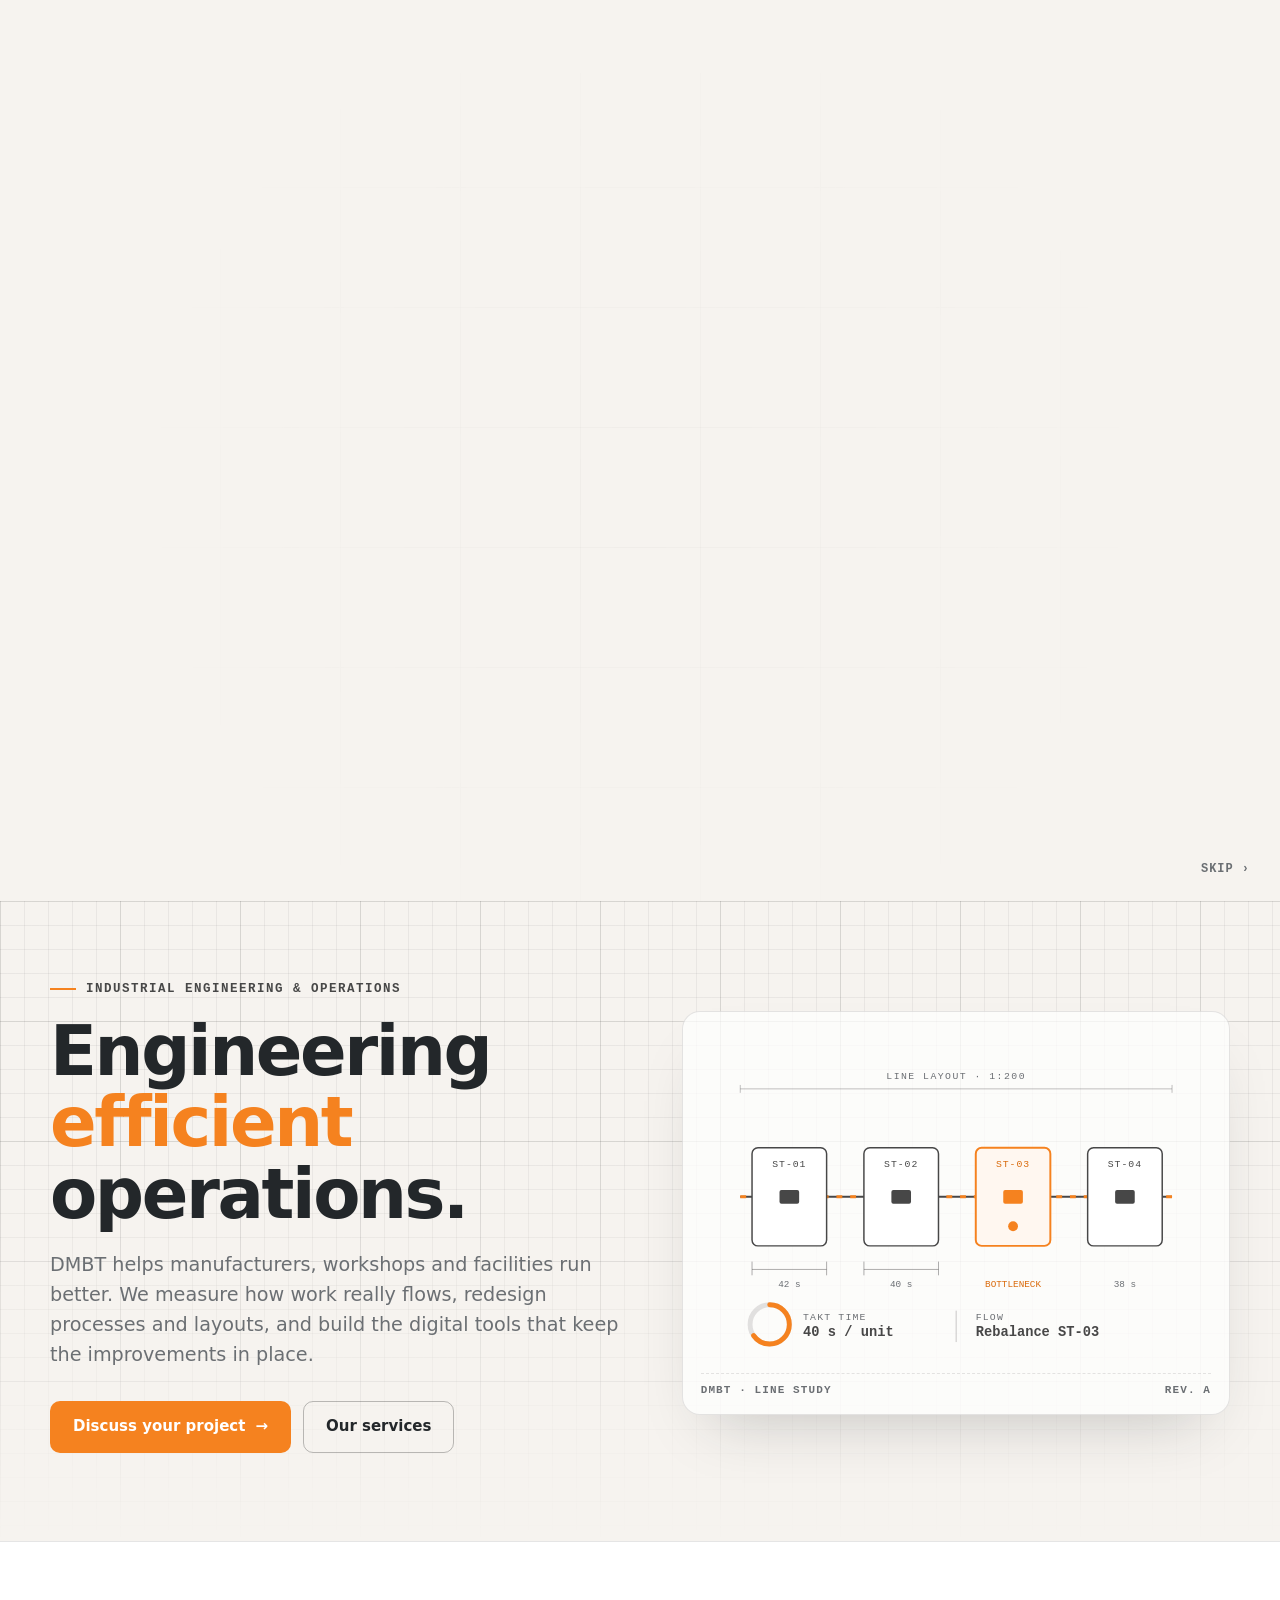
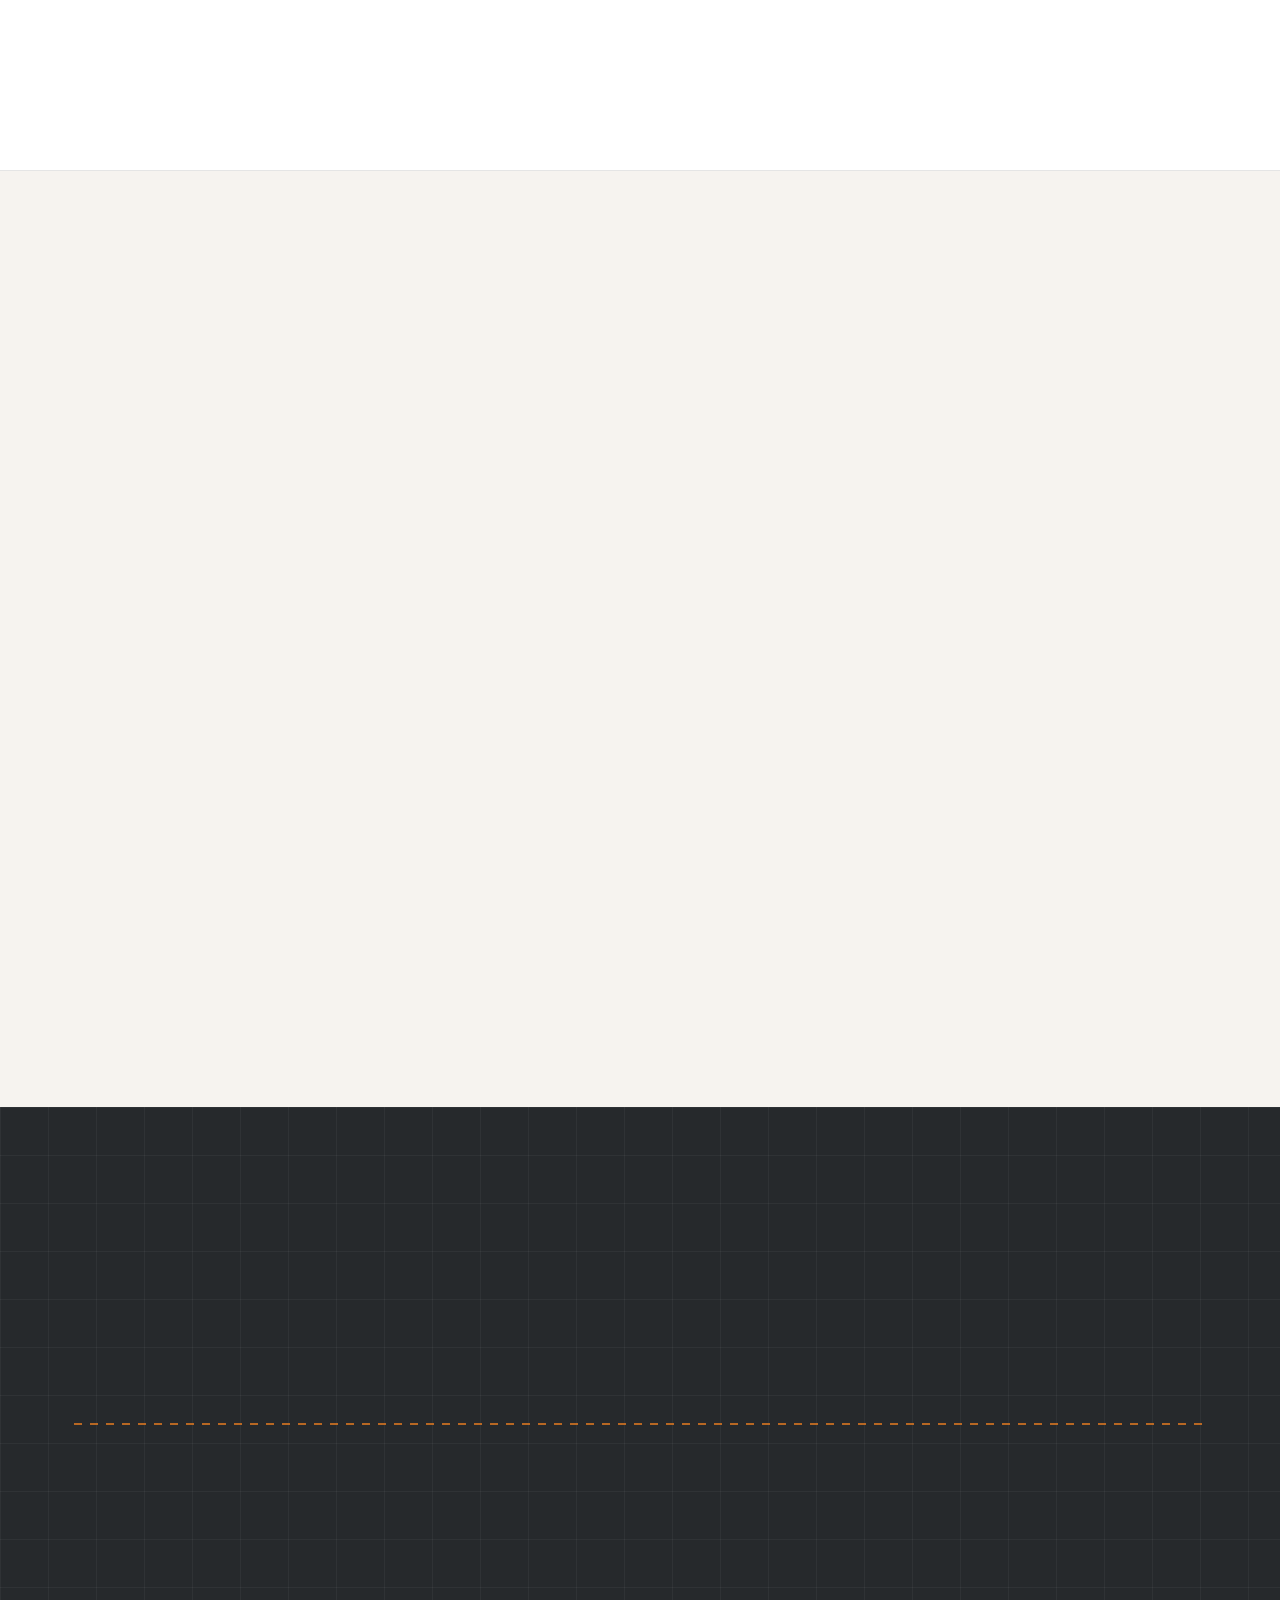
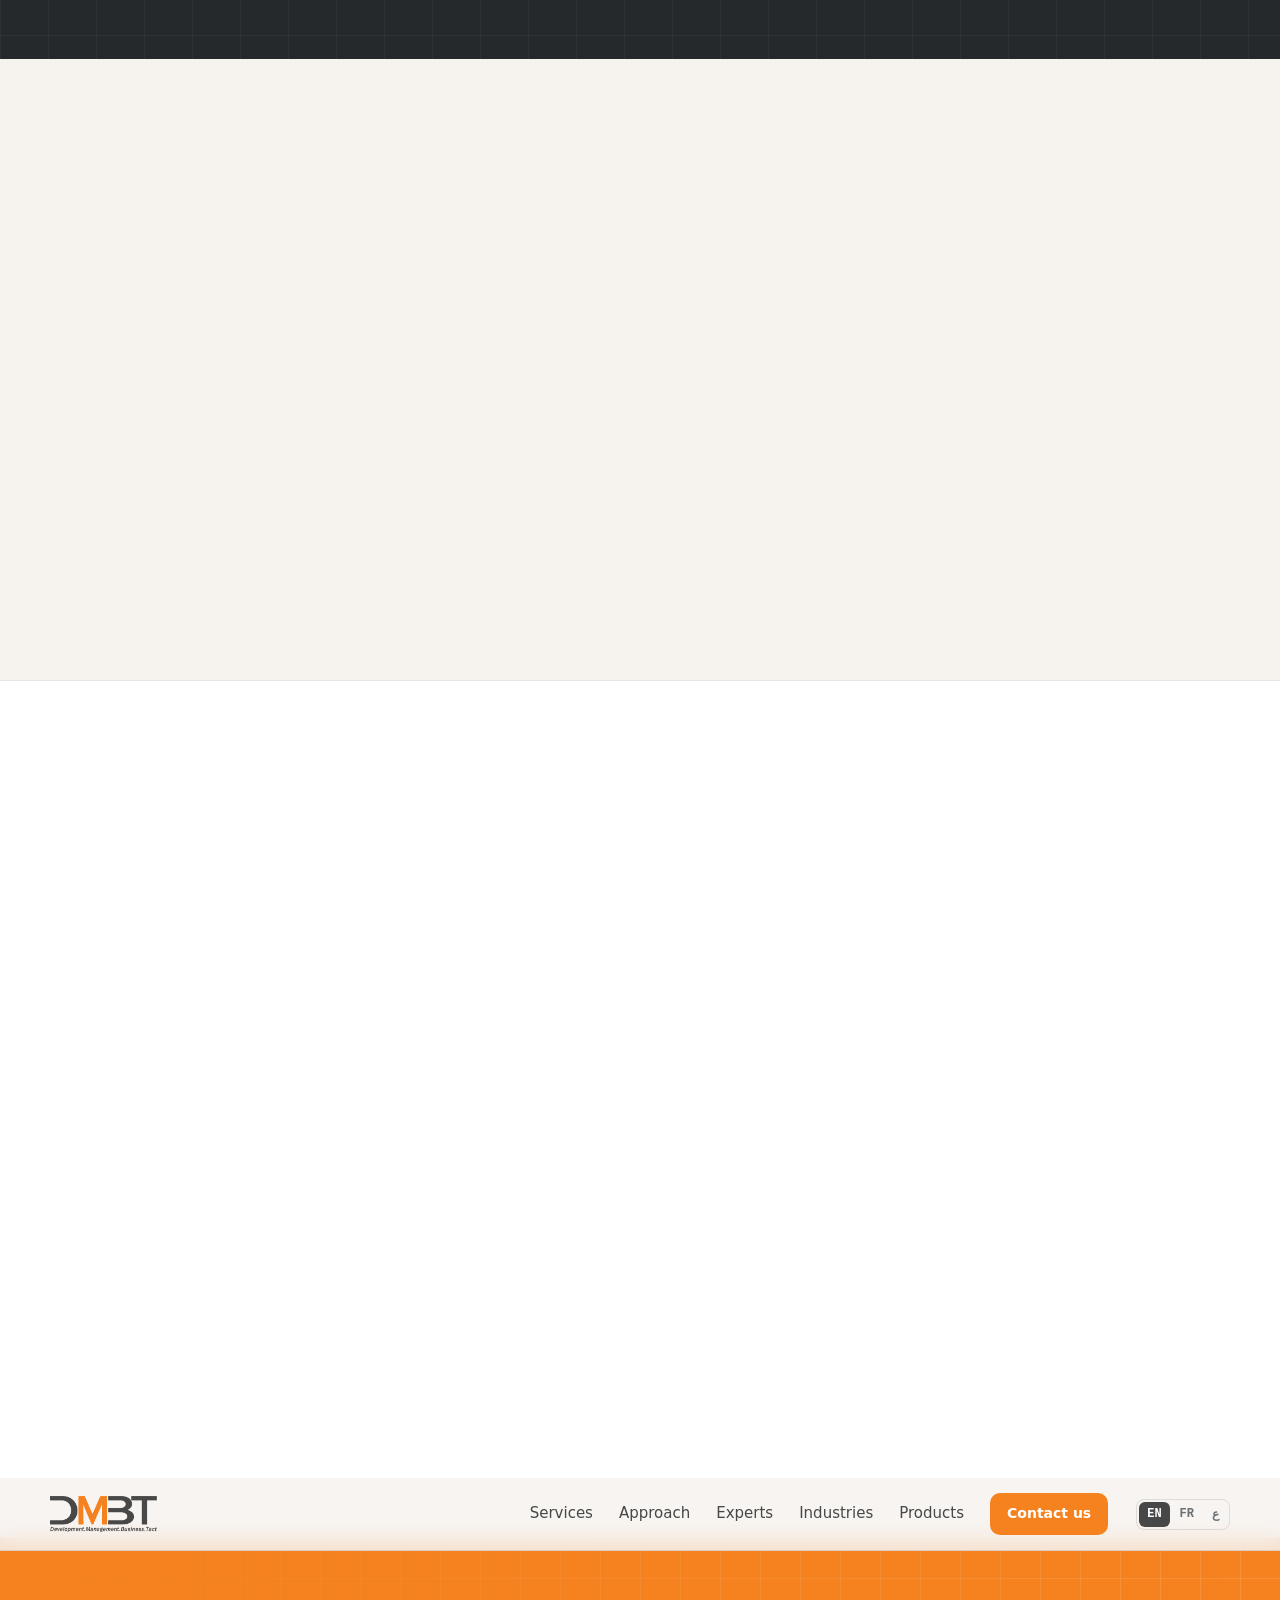
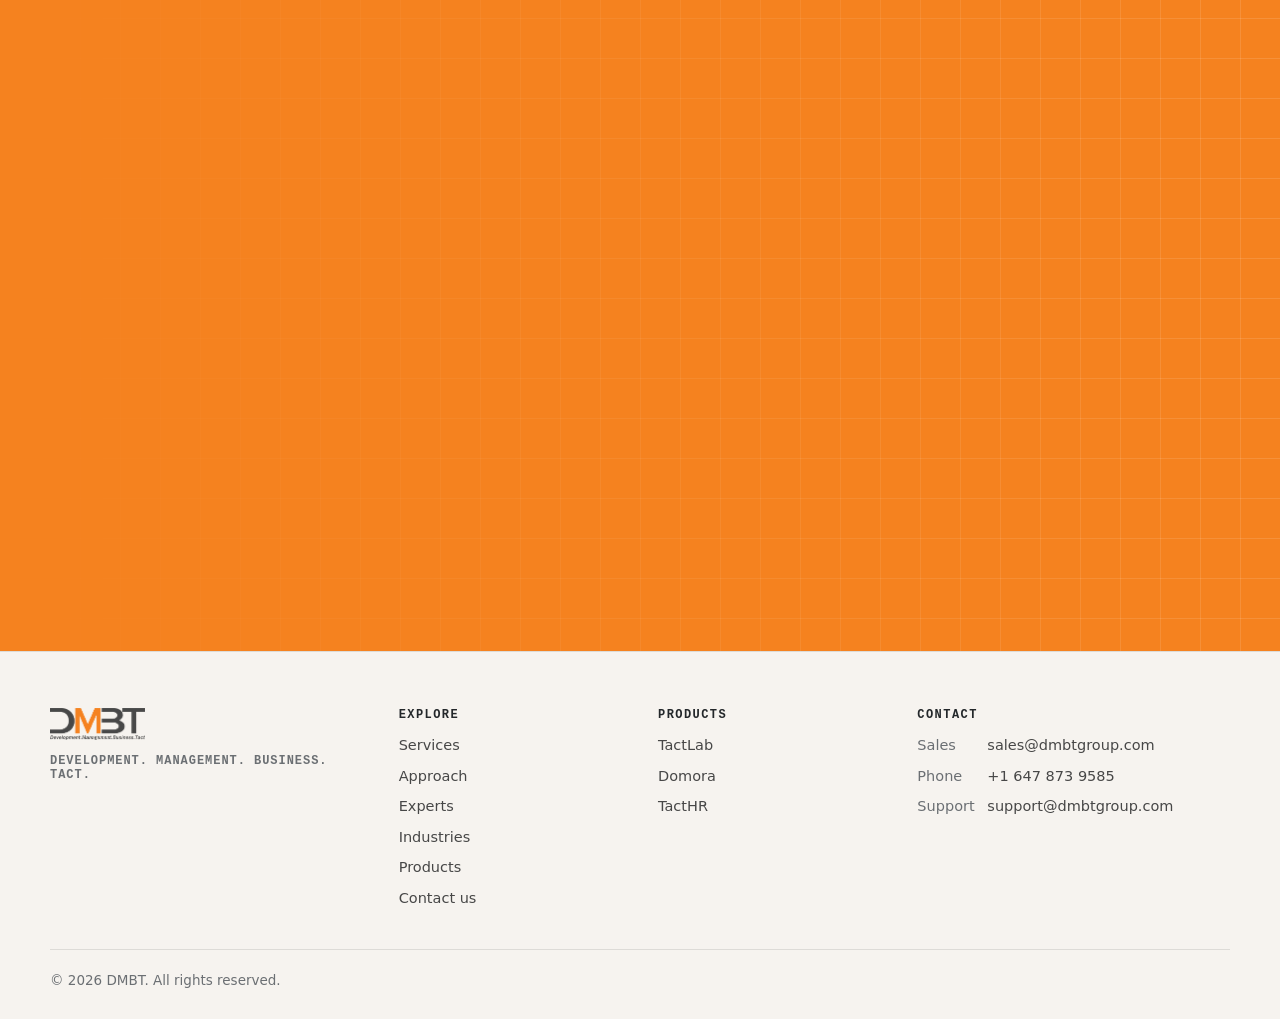
==== index.html @ cecb81c4 "Make contact work, fill the footer and expand the product cards - Contact band: sales@dmbtgroup.com " ====
<!doctype html>
<html lang="en" dir="ltr">
<head>
  <meta charset="utf-8">
  <meta name="viewport" content="width=device-width, initial-scale=1">
  <title>DMBT — Industrial engineering &amp; operations</title>
  <meta name="description" content="DMBT helps manufacturers, workshops and facilities run better: process optimization, plant layout, production planning, quality and digital tools.">
  <link rel="icon" href="/assets/dmbt-icon.png">
  <link rel="apple-touch-icon" href="/assets/dmbt-icon.png">
  <meta name="theme-color" content="#f6f3ef">
  <meta property="og:type" content="website">
  <meta property="og:site_name" content="DMBT">
  <meta property="og:title" content="DMBT — Industrial engineering &amp; operations">
  <meta property="og:description" content="Process optimization, plant layout, production planning, quality and digital tools for efficient operations.">
  <meta property="og:url" content="https://dmbtgroup.com">
  <meta property="og:image" content="https://dmbtgroup.com/assets/og-dmbt.jpg">
  <meta property="og:image:width" content="1200">
  <meta property="og:image:height" content="630">
  <meta property="og:image:alt" content="DMBT logo">
  <meta name="twitter:card" content="summary_large_image">
  <meta name="twitter:title" content="DMBT — Industrial engineering &amp; operations">
  <meta name="twitter:image" content="https://dmbtgroup.com/assets/og-dmbt.jpg">
  <link rel="canonical" href="https://dmbtgroup.com/">
  <link rel="preload" as="image" href="/assets/dmbt-logo-transparent.png">
  <link rel="stylesheet" href="/assets/site.css?v=9">
  <script>
    // Runs before the page paints: picks the language direction and decides whether to play the intro
    // (first visit in this browser session only, not when opening a link to a section, and never when the
    // visitor prefers reduced motion).
    (function () {
      var d = document.documentElement, lang = "en";
      d.className += " js";
      var m = document.cookie.match(/(?:^|; )lang=(en|fr|ar)/);
      if (m) lang = m[1];
      else {
        var prefs = navigator.languages || [navigator.language || "en"];
        for (var i = 0; i < prefs.length; i++) {
          var c = String(prefs[i]).slice(0, 2).toLowerCase();
          if (c === "en" || c === "fr" || c === "ar") { lang = c; break; }
        }
      }
      d.lang = lang;
      d.dir = lang === "ar" ? "rtl" : "ltr";
      try {
        if (!location.hash && !sessionStorage.getItem("dmbt-intro") && !matchMedia("(prefers-reduced-motion: reduce)").matches) d.className += " play-intro";
      } catch (e) {}
    })();
  </script>
</head>
<body>


<header class="site-header" id="top">
  <div class="wrap header-in">
    <a href="#top" class="brand" aria-label="DMBT home"><img id="brandLogo" src="/assets/dmbt-logo-transparent.png" alt="DMBT" width="1523" height="513"></a>
    <nav class="nav" id="nav">
      <a href="#services" data-i18n="nav.services">Services</a>
      <a href="#approach" data-i18n="nav.approach">Approach</a>
      <a href="/experts" data-i18n="nav.experts">Experts</a>
      <a href="#industries" data-i18n="nav.industries">Industries</a>
      <a href="#products" data-i18n="nav.products">Products</a>
      <a href="#contact" class="btn btn-primary btn-sm" data-i18n="nav.contact">Contact us</a>
    </nav>
    <div class="lang" role="group" aria-label="Language">
      <button type="button" data-lang="en" aria-pressed="true">EN</button><button type="button" data-lang="fr" aria-pressed="false" lang="fr">FR</button><button type="button" data-lang="ar" aria-pressed="false" lang="ar" aria-label="العربية">ع</button>
    </div>
    <button class="menu-toggle" id="menuToggle" type="button" aria-label="Menu" aria-expanded="false" aria-controls="nav"><span></span><span></span><span></span></button>
  </div>
</header>
<!-- The DMBT logo: in the middle of the first screen at the top of the page, in the header corner once scrolled. -->
<img class="float-logo" id="floatLogo" src="/assets/dmbt-logo-transparent.png" alt="" aria-hidden="true" width="1523" height="513">

<main>
  <section class="stage" id="stage">
    <span class="stage-line" aria-hidden="true"></span>
    <button class="stage-cue" id="cue" type="button" data-i18n="cue">Scroll</button>
    <button class="stage-skip" id="skip" type="button" data-i18n="skip">Skip ›</button>
  </section>
  <section class="hero">
    <div class="wrap hero-grid">
      <div>
        <span class="eyebrow reveal" style="--d:0" data-i18n="hero.eyebrow">Industrial engineering &amp; operations</span>
        <h1 class="reveal" style="--d:1"><span data-i18n="hero.t1">Engineering</span> <em data-i18n="hero.t2">efficient</em> <span data-i18n="hero.t3">operations.</span></h1>
        <p class="lead reveal" style="--d:2" data-i18n="hero.lead">DMBT helps manufacturers, workshops and facilities run better. We measure how work really flows, redesign processes and layouts, and build the digital tools that keep the improvements in place.</p>
        <div class="cta-row reveal" style="--d:3">
          <a href="#contact" class="btn btn-primary"><span data-i18n="hero.cta1">Discuss your project</span> <span class="arrow">→</span></a>
          <a href="#services" class="btn btn-ghost" data-i18n="hero.cta2">Our services</a>
        </div>
      </div>

      <!-- Technical drawing: a production line with stations, flow and a takt gauge -->
      <div class="drawing reveal" style="--d:2">
        <svg viewBox="0 0 520 340" fill="none" role="img" aria-label="Process flow drawing">
          <g stroke="#474747" stroke-opacity="0.35" stroke-width="1">
            <path d="M40 60 H480 M40 56 V64 M480 56 V64" />
          </g>
          <text x="260" y="50" text-anchor="middle" font-family="ui-monospace,monospace" font-size="10" fill="#6b6f73" letter-spacing="1.5">LINE LAYOUT · 1:200</text>
          <!-- conveyor -->
          <path d="M40 170 H480" stroke="#474747" stroke-width="2" />
          <path class="flow" d="M40 170 H480" stroke="#f5821f" stroke-width="3" />
          <!-- stations -->
          <g font-family="ui-monospace,monospace" font-size="10" fill="#474747" letter-spacing="1">
            <rect x="52" y="120" width="76" height="100" rx="6" fill="#fff" stroke="#474747" stroke-width="1.5"/>
            <rect x="166" y="120" width="76" height="100" rx="6" fill="#fff" stroke="#474747" stroke-width="1.5"/>
            <rect x="280" y="120" width="76" height="100" rx="6" fill="#fff7f0" stroke="#f5821f" stroke-width="2"/>
            <rect x="394" y="120" width="76" height="100" rx="6" fill="#fff" stroke="#474747" stroke-width="1.5"/>
            <text x="90" y="140" text-anchor="middle">ST-01</text>
            <text x="204" y="140" text-anchor="middle">ST-02</text>
            <text x="318" y="140" text-anchor="middle" fill="#d96a0b">ST-03</text>
            <text x="432" y="140" text-anchor="middle">ST-04</text>
          </g>
          <!-- parts on the line -->
          <g fill="#474747">
            <rect x="80" y="163" width="20" height="14" rx="2"/><rect x="194" y="163" width="20" height="14" rx="2"/>
            <rect x="308" y="163" width="20" height="14" rx="2" fill="#f5821f"/><rect x="422" y="163" width="20" height="14" rx="2"/>
          </g>
          <circle class="pulse" cx="318" cy="200" r="5" fill="#f5821f"/>
          <!-- dimension lines -->
          <g stroke="#474747" stroke-opacity="0.45" stroke-width="1">
            <path d="M52 236 V250 M128 236 V250 M52 244 H128" />
            <path d="M166 236 V250 M242 236 V250 M166 244 H242" />
          </g>
          <g font-family="ui-monospace,monospace" font-size="9.5" fill="#6b6f73">
            <text x="90" y="262" text-anchor="middle">42 s</text><text x="204" y="262" text-anchor="middle">40 s</text>
            <text x="318" y="262" text-anchor="middle" fill="#d96a0b">BOTTLENECK</text><text x="432" y="262" text-anchor="middle">38 s</text>
          </g>
          <!-- takt gauge -->
          <g transform="translate(70 300)">
            <circle r="20" stroke="#474747" stroke-opacity="0.15" stroke-width="5" transform="rotate(-90)"/>
          </g>
          <circle cx="70" cy="300" r="20" stroke="#f5821f" stroke-width="5" stroke-linecap="round" class="gauge" transform="rotate(-90 70 300)" pathLength="260"/>
          <g font-family="ui-monospace,monospace" fill="#474747">
            <text x="104" y="296" font-size="10" letter-spacing="1.2" fill="#6b6f73">TAKT TIME</text>
            <text x="104" y="312" font-size="14" font-weight="700">40 s / unit</text>
          </g>
          <g stroke="#474747" stroke-opacity="0.3"><path d="M260 286 V318" /></g>
          <g font-family="ui-monospace,monospace" fill="#474747">
            <text x="280" y="296" font-size="10" letter-spacing="1.2" fill="#6b6f73">FLOW</text>
            <text x="280" y="312" font-size="14" font-weight="700">Rebalance ST-03</text>
          </g>
        </svg>
        <div class="drawing-meta"><span>DMBT · Line study</span><span>Rev. A</span></div>
      </div>
    </div>
  </section>

  <section class="pillars">
    <div class="wrap pillars-grid">
      <div class="pillar inview"><div class="pillar-letter">D</div><h3 data-i18n="p.d.t">Development</h3><p data-i18n="p.d.b">Processes, layouts and software designed around your floor.</p></div>
      <div class="pillar inview"><div class="pillar-letter">M</div><h3 data-i18n="p.m.t">Management</h3><p data-i18n="p.m.b">Planning, standards and indicators that teams actually use.</p></div>
      <div class="pillar inview"><div class="pillar-letter">B</div><h3 data-i18n="p.b.t">Business</h3><p data-i18n="p.b.b">Every change tied to cost, lead time and quality.</p></div>
      <div class="pillar inview"><div class="pillar-letter">T</div><h3 data-i18n="p.t.t">Tact</h3><p data-i18n="p.t.b">Change carried out with the people who do the work.</p></div>
    </div>
  </section>

  <section class="section" id="services">
    <div class="wrap">
      <div class="section-head inview"><span class="eyebrow" data-i18n="services.kicker">What we do</span><h2 data-i18n="services.title">Industrial engineering services</h2></div>
      <div class="cards">
        <article class="card inview"><div class="card-top"><span class="icon"><svg viewBox="0 0 24 24" fill="none" stroke="currentColor" stroke-width="1.8" stroke-linecap="round" stroke-linejoin="round"><path d="M21 12a9 9 0 0 1-15.5 6.2M3 12A9 9 0 0 1 18.5 5.8"/><path d="M18 2v4h-4M6 22v-4h4"/></svg></span><span class="num">01</span></div>
          <h3 data-i18n="s1.t">Process optimization</h3><p data-i18n="s1.b">Value-stream mapping, time studies and lean methods to remove waste and bottlenecks.</p></article>
        <article class="card inview"><div class="card-top"><span class="icon"><svg viewBox="0 0 24 24" fill="none" stroke="currentColor" stroke-width="1.8" stroke-linejoin="round"><rect x="3" y="3" width="8" height="8" rx="1"/><rect x="13" y="3" width="8" height="5" rx="1"/><rect x="13" y="10" width="8" height="11" rx="1"/><rect x="3" y="13" width="8" height="8" rx="1"/></svg></span><span class="num">02</span></div>
          <h3 data-i18n="s2.t">Plant layout &amp; facility design</h3><p data-i18n="s2.b">Layouts, material flow and workstation design for shorter, safer paths.</p></article>
        <article class="card inview"><div class="card-top"><span class="icon"><svg viewBox="0 0 24 24" fill="none" stroke="currentColor" stroke-width="1.8" stroke-linecap="round"><path d="M3 5h18M3 19h18"/><path d="M5 9h7M9 12h8M7 15h6" stroke-width="2.6"/></svg></span><span class="num">03</span></div>
          <h3 data-i18n="s3.t">Production planning</h3><p data-i18n="s3.b">Capacity, scheduling and inventory policies matched to real demand.</p></article>
        <article class="card inview"><div class="card-top"><span class="icon"><svg viewBox="0 0 24 24" fill="none" stroke="currentColor" stroke-width="1.8" stroke-linecap="round" stroke-linejoin="round"><circle cx="12" cy="12" r="9"/><circle cx="12" cy="12" r="5"/><path d="M12 12l6-6"/></svg></span><span class="num">04</span></div>
          <h3 data-i18n="s4.t">Quality &amp; continuous improvement</h3><p data-i18n="s4.b">Root-cause analysis, standard work and statistical process control so problems stay solved.</p></article>
        <article class="card inview"><div class="card-top"><span class="icon"><svg viewBox="0 0 24 24" fill="none" stroke="currentColor" stroke-width="1.8" stroke-linejoin="round"><path d="M3 7l9-4 9 4v10l-9 4-9-4z"/><path d="M3 7l9 4 9-4M12 11v10"/></svg></span><span class="num">05</span></div>
          <h3 data-i18n="s5.t">Supply chain &amp; logistics</h3><p data-i18n="s5.b">Warehouse organization, replenishment and distribution flows.</p></article>
        <article class="card inview"><div class="card-top"><span class="icon"><svg viewBox="0 0 24 24" fill="none" stroke="currentColor" stroke-width="1.8" stroke-linecap="round" stroke-linejoin="round"><rect x="3" y="4" width="18" height="13" rx="2"/><path d="M8 21h8M7 13l3-3 3 2 4-4"/></svg></span><span class="num">06</span></div>
          <h3 data-i18n="s6.t">Digital tools &amp; data</h3><p data-i18n="s6.b">Dashboards and custom software that capture the data your decisions need.</p></article>
      </div>
    </div>
  </section>

  <section class="section dark" id="approach">
    <div class="wrap">
      <div class="section-head inview"><span class="eyebrow" data-i18n="approach.kicker">How we work</span><h2 data-i18n="approach.title">From the shop floor to lasting results</h2></div>
      <div class="steps">
        <div class="step inview"><div class="step-node">01</div><h3 data-i18n="a1.t">Observe</h3><p data-i18n="a1.b">We go to the floor, map the flow and measure what really happens.</p></div>
        <div class="step inview"><div class="step-node">02</div><h3 data-i18n="a2.t">Analyze</h3><p data-i18n="a2.b">Data and root causes show where time, cost and quality are lost.</p></div>
        <div class="step inview"><div class="step-node">03</div><h3 data-i18n="a3.t">Design</h3><p data-i18n="a3.b">We design the new process, layout or tool together with your team.</p></div>
        <div class="step inview"><div class="step-node">04</div><h3 data-i18n="a4.t">Implement &amp; sustain</h3><p data-i18n="a4.b">We roll it out, train people and track indicators so the gains last.</p></div>
      </div>
    </div>
  </section>

  <section class="section" id="industries">
    <div class="wrap">
      <div class="section-head inview"><span class="eyebrow" data-i18n="industries.kicker">Where we work</span><h2 data-i18n="industries.title">Built for operations of every size</h2></div>
      <div class="industries">
        <div class="industry inview"><div class="icon"><svg viewBox="0 0 24 24" fill="none" stroke="currentColor" stroke-width="1.6" stroke-linejoin="round"><path d="M2 21V10l6 4V10l6 4V6h4l1 15z"/><path d="M2 21h20"/></svg></div><h3 data-i18n="i1.t">Manufacturing</h3><p data-i18n="i1.b">Assembly, machining and process plants.</p></div>
        <div class="industry inview"><div class="icon"><svg viewBox="0 0 24 24" fill="none" stroke="currentColor" stroke-width="1.6" stroke-linecap="round" stroke-linejoin="round"><path d="M9 3h6M10 3v6l-5 9a2 2 0 0 0 1.7 3h10.6a2 2 0 0 0 1.7-3l-5-9V3"/><path d="M7 15h10"/></svg></div><h3 data-i18n="i2.t">Labs &amp; workshops</h3><p data-i18n="i2.b">Technical labs, repair and production shops.</p></div>
        <div class="industry inview"><div class="icon"><svg viewBox="0 0 24 24" fill="none" stroke="currentColor" stroke-width="1.6" stroke-linejoin="round"><path d="M3 21V8l9-5 9 5v13"/><path d="M7 21v-8h10v8M7 17h10"/></svg></div><h3 data-i18n="i3.t">Warehousing &amp; logistics</h3><p data-i18n="i3.b">Storage, picking and distribution centers.</p></div>
        <div class="industry inview"><div class="icon"><svg viewBox="0 0 24 24" fill="none" stroke="currentColor" stroke-width="1.6" stroke-linejoin="round"><rect x="5" y="3" width="14" height="18" rx="1"/><path d="M9 7h2M13 7h2M9 11h2M13 11h2M9 15h2M13 15h2M11 21v-3h2v3"/></svg></div><h3 data-i18n="i4.t">Facilities &amp; property</h3><p data-i18n="i4.b">Building operations, maintenance and condominium management.</p></div>
      </div>
      <a class="text-link inview" href="#contact"><span data-i18n="industries.cta">Tell us about your operation</span> <span class="arrow">→</span></a>
    </div>
  </section>

  <section class="section products-bg" id="products">
    <div class="wrap">
      <div class="section-head inview"><span class="eyebrow" data-i18n="products.kicker">Our software</span><h2 data-i18n="products.title">Tools we build and run</h2></div>
      <div class="products">
        <a class="product inview" href="https://tactime.dmbtgroup.com">
          <small>tactime.dmbtgroup.com</small>
          <div class="product-name">TactLab</div>
          <p class="product-line" data-i18n="tactlab">Lab and shop management for your team.</p>
          <p class="product-for" data-i18n="tactlab.for">For testing labs and machine shops</p>
          <ul class="product-feats">
            <li data-i18n="tactlab.f1">Service offers with cost estimates, sent as PDF and turned into orders in one click</li>
            <li data-i18n="tactlab.f2">Work orders with routes and steps, and a barcode for every piece</li>
            <li data-i18n="tactlab.f3">Shop-floor time by barcode scan, timer or quick entry, with manager approvals</li>
            <li data-i18n="tactlab.f4">Reports by employee, job and step, with CSV export for payroll and billing</li>
          </ul>
          <span class="product-go"><span data-i18n="prod.visit">Visit</span> TactLab <span class="arrow">→</span></span>
        </a>
        <a class="product inview" href="https://condo.dmbtgroup.com">
          <small>condo.dmbtgroup.com</small>
          <div class="product-name">Domora</div>
          <p class="product-line" data-i18n="domora">Smarter management for your condominium.</p>
          <p class="product-for" data-i18n="domora.for">For condominium boards, owners and residents</p>
          <ul class="product-feats">
            <li data-i18n="domora.f1">Condo fees, special contributions and payments for every unit</li>
            <li data-i18n="domora.f2">Repair requests, projects with budgets, and routine work with reminders</li>
            <li data-i18n="domora.f3">Online owner votes, weighted by each unit's share</li>
            <li data-i18n="domora.f4">Documents, insurance certificates and notices, in English and French</li>
          </ul>
          <span class="product-go"><span data-i18n="prod.visit">Visit</span> Domora <span class="arrow">→</span></span>
        </a>
        <a class="product inview" href="https://tacthr.dmbtgroup.com">
          <small>tacthr.dmbtgroup.com</small>
          <div class="product-name">TactHR</div>
          <p class="product-line" data-i18n="tacthr">Human resources and payroll management for your company.</p>
          <p class="product-for" data-i18n="tacthr.for">For companies that want fair, transparent pay</p>
          <ul class="product-feats">
            <li data-i18n="tacthr.f1">Staff performance reviews twice a year, with weighted indicators</li>
            <li data-i18n="tacthr.f2">Salaries and bonuses set from education, experience, skills, job hardship, job grade and performance</li>
            <li data-i18n="tacthr.f3">Each company has its own space, found by its name or address</li>
          </ul>
          <span class="product-go"><span data-i18n="prod.visit">Visit</span> TactHR <span class="arrow">→</span></span>
        </a>
      </div>
    </div>
  </section>

  <section class="contact" id="contact">
    <div class="wrap contact-in">
      <div class="contact-text inview">
        <h2 data-i18n="contact.title">Let's look at your operation together.</h2>
        <p data-i18n="contact.lead">Tell us about your process, site or project. We'll reply with a first assessment and the next steps.</p>
        <ul class="contact-lines">
          <li><span data-i18n="contact.sales">Sales</span><a href="mailto:sales@dmbtgroup.com">sales@dmbtgroup.com</a></li>
          <li><span data-i18n="contact.phone">Phone</span><a href="tel:+16478739585" dir="ltr">+1 647 873 9585</a></li>
        </ul>
      </div>
      <!-- Discovery-call form: opens the visitor's email app with the request addressed to sales@dmbtgroup.com. -->
      <form class="contact-form inview" id="contactForm" action="mailto:sales@dmbtgroup.com" method="post" enctype="text/plain">
        <h3 data-i18n="form.title">Book a discovery call</h3>
        <div class="form-row">
          <label><span data-i18n="form.name">Name</span><input name="name" required autocomplete="name"></label>
          <label><span data-i18n="form.company">Company</span><input name="company" autocomplete="organization"></label>
        </div>
        <label><span data-i18n="form.country">Country</span><input name="country" autocomplete="country-name"></label>
        <label><span data-i18n="form.problem">What would you like to improve?</span><textarea name="problem" rows="4" required></textarea></label>
        <button class="btn btn-dark" type="submit"><span data-i18n="form.send">Send request</span> <span class="arrow">→</span></button>
        <p class="form-note" data-i18n="form.note">This opens your email app with your request ready to send to sales@dmbtgroup.com.</p>
      </form>
    </div>
  </section>
</main>

<footer class="site-footer">
  <div class="wrap footer-grid">
    <div class="footer-brand">
      <img src="/assets/dmbt-logo-transparent.png" alt="DMBT" width="1523" height="513">
      <span class="footer-tag" data-i18n="footer.tag">Development. Management. Business. Tact.</span>
    </div>
    <nav aria-label="Explore">
      <h4 data-i18n="footer.explore">Explore</h4>
      <ul>
        <li><a href="#services" data-i18n="nav.services">Services</a></li>
        <li><a href="#approach" data-i18n="nav.approach">Approach</a></li>
        <li><a href="/experts" data-i18n="nav.experts">Experts</a></li>
        <li><a href="#industries" data-i18n="nav.industries">Industries</a></li>
        <li><a href="#products" data-i18n="nav.products">Products</a></li>
        <li><a href="#contact" data-i18n="nav.contact">Contact us</a></li>
      </ul>
    </nav>
    <nav aria-label="Products">
      <h4 data-i18n="nav.products">Products</h4>
      <ul>
        <li><a href="https://tactime.dmbtgroup.com">TactLab</a></li>
        <li><a href="https://condo.dmbtgroup.com">Domora</a></li>
        <li><a href="https://tacthr.dmbtgroup.com">TactHR</a></li>
      </ul>
    </nav>
    <div>
      <h4 data-i18n="footer.contact">Contact</h4>
      <ul class="footer-contact">
        <li><span data-i18n="contact.sales">Sales</span> <a href="mailto:sales@dmbtgroup.com">sales@dmbtgroup.com</a></li>
        <li><span data-i18n="contact.phone">Phone</span> <a href="tel:+16478739585" dir="ltr">+1 647 873 9585</a></li>
        <li><span data-i18n="footer.support">Support</span> <a href="mailto:support@dmbtgroup.com">support@dmbtgroup.com</a></li>
      </ul>
    </div>
  </div>
  <div class="wrap footer-bottom">© <span id="year">2026</span> DMBT. <span data-i18n="footer.rights">All rights reserved.</span></div>
</footer>

<script src="/assets/site.js?v=9" defer></script>
</body>
</html>
---- assets/site.css ----
/* dmbtgroup.com: DMBT industrial engineering site. The page opens on a screen with the DMBT logo alone in
   the middle; scrolling down moves the logo into the header corner, and scrolling back to the top brings it
   back to the middle (see assets/site.js). On the first visit of a browser session the page scrolls down by
   itself after the logo appears. Colours follow the logo: orange #f5821f and charcoal #474747 on warm paper. */
:root {
  --orange: #f5821f;
  --orange-dk: #d96a0b;
  --charcoal: #474747;
  --ink: #23272a;
  --muted: #6b6f73;
  --paper: #f6f3ef;
  --white: #ffffff;
  --line: rgba(71, 71, 71, 0.14);
  --dark: #26292c;
  --mono: ui-monospace, "SFMono-Regular", Menlo, Consolas, "Liberation Mono", monospace;
  --sans: ui-sans-serif, system-ui, -apple-system, "Segoe UI", Roboto, "Helvetica Neue", Arial, sans-serif;
  --ease: cubic-bezier(0.16, 1, 0.3, 1);
}
*, *::before, *::after { box-sizing: border-box; }
html { scroll-behavior: smooth; }
html, body { margin: 0; }
body { font-family: var(--sans); color: var(--ink); background: var(--paper); -webkit-font-smoothing: antialiased; line-height: 1.55; }
html.play-intro body { overflow: hidden; }
a { color: inherit; text-decoration: none; }
img { max-width: 100%; }
.wrap { width: min(1180px, 100% - 32px); margin-inline: auto; }

/* ---------- Logo stage: the first screen, with the logo alone in the middle ---------- */
/* --p runs from 0 (page at the top, logo in the middle) to 1 (logo in the header corner); set by site.js. */
:root { --p: 1; --logo-w: min(78vw, 620px, 120vh); }
.stage { display: none; position: relative; height: calc(100vh - 72px); height: calc(100svh - 72px); min-height: 360px; overflow: hidden; }
html.js .stage { display: block; }
.stage::before { content: ""; position: absolute; inset: 0; opacity: calc(0.75 - var(--p) * 0.5);
  background-image:
    linear-gradient(var(--line) 1px, transparent 1px),
    linear-gradient(90deg, var(--line) 1px, transparent 1px);
  background-size: 120px 120px; background-position: center;
  mask-image: radial-gradient(circle at center, #000 0%, transparent 70%);
  -webkit-mask-image: radial-gradient(circle at center, #000 0%, transparent 70%);
}
.stage-line {
  position: absolute; left: 50%; top: calc(50% + var(--logo-w) * 0.215); height: 3px; width: calc(var(--logo-w) * 0.34);
  transform: translateX(-50%); border-radius: 9px; opacity: calc(1 - var(--p) * 2.5);
  background: linear-gradient(90deg, transparent, var(--orange), transparent);
}
html.play-intro .stage-line { animation: stage-line 1s 0.7s cubic-bezier(0.65, 0, 0.35, 1) both; }
.stage-cue { position: absolute; left: 50%; bottom: 28px; transform: translateX(-50%); display: flex; flex-direction: column;
  align-items: center; gap: 6px; border: 0; background: none; cursor: pointer; color: var(--muted);
  font: 600 12px var(--mono); letter-spacing: 0.12em; text-transform: uppercase; opacity: calc(1 - var(--p) * 3); }
.stage-cue::after { content: "↓"; font-size: 16px; color: var(--orange); animation: cue 1.8s ease-in-out infinite; }
html.play-intro .stage-cue { visibility: hidden; }
@keyframes cue { 50% { transform: translateY(5px); } }
.stage-skip { display: none; position: absolute; bottom: 24px; right: 24px; font: 600 12px var(--mono); letter-spacing: 0.08em;
  color: var(--muted); background: none; border: 0; cursor: pointer; text-transform: uppercase; }
html.play-intro .stage-skip { display: block; }
[dir="rtl"] .stage-skip { right: auto; left: 24px; }
/* The one logo that travels between the middle of the first screen and the header. */
.float-logo { display: none; position: fixed; left: 0; top: 0; z-index: 60; width: var(--logo-w); height: auto; max-width: none;
  transform-origin: 0 0; pointer-events: none; will-change: transform; }
html.js .float-logo { display: block; }
html.play-intro .float-logo { animation: logo-reveal 1.3s var(--ease) both; }
@keyframes logo-reveal { from { opacity: 0; filter: blur(14px); } to { opacity: 1; filter: blur(0); } }
@keyframes stage-line { from { transform: translateX(-50%) scaleX(0); } to { transform: translateX(-50%) scaleX(1); } }

/* ---------- Page reveal as the first-visit intro scrolls down ---------- */
html.play-intro .reveal { opacity: 0; transform: translateY(18px); }
html.ready .reveal { animation: rise 0.9s var(--ease) both; animation-delay: calc(var(--d, 0) * 110ms); }
@keyframes rise { to { opacity: 1; transform: none; } }
/* Sections further down fade in as they scroll into view. */
html.js .inview { opacity: 0; transform: translateY(24px); transition: opacity 0.8s var(--ease), transform 0.8s var(--ease); }
html.js .inview.seen { opacity: 1; transform: none; }

/* ---------- Header ---------- */
.site-header {
  position: sticky; top: 0; z-index: 50; background: rgba(246, 243, 239, calc(0.86 * var(--p)));
  backdrop-filter: blur(10px); -webkit-backdrop-filter: blur(10px); border-bottom: 1px solid rgba(71, 71, 71, calc(0.14 * var(--p)));
}
.header-in { display: flex; align-items: center; gap: 28px; height: 72px; }
.brand { display: block; flex: none; }
.brand img { display: block; height: 36px; width: auto; }
html.js:not(.subpage) .brand img { visibility: hidden; } /* on the home page the travelling logo is drawn over this spot */
.nav a[aria-current="page"]::after { transform: scaleX(1); }
html.play-intro:not(.ready) .nav, html.play-intro:not(.ready) .lang, html.play-intro:not(.ready) .menu-toggle { opacity: 0; }
.nav, .lang, .menu-toggle { transition: opacity 0.6s ease 0.15s; }
.nav { display: flex; align-items: center; gap: 26px; margin-inline-start: auto; font-size: 15px; font-weight: 500; }
.nav a:not(.btn) { color: var(--charcoal); position: relative; }
.nav a:not(.btn)::after { content: ""; position: absolute; left: 0; right: 0; bottom: -6px; height: 2px; background: var(--orange);
  transform: scaleX(0); transition: transform 0.25s; }
.nav a:not(.btn):hover::after { transform: scaleX(1); }
.lang { display: flex; gap: 2px; font: 600 12px var(--mono); border: 1px solid var(--line); border-radius: 8px; padding: 2px; }
.lang button { font: inherit; border: 0; background: none; color: var(--muted); padding: 5px 8px; border-radius: 6px; cursor: pointer; }
.lang button[aria-pressed="true"] { background: var(--charcoal); color: #fff; }
.menu-toggle { display: none; margin-inline-start: auto; width: 42px; height: 42px; border: 1px solid var(--line); border-radius: 10px;
  background: #fff; cursor: pointer; }
.menu-toggle span { display: block; width: 18px; height: 2px; background: var(--ink); margin: 4px auto; }

.btn { display: inline-flex; align-items: center; gap: 10px; padding: 13px 22px; border-radius: 10px; font-weight: 650; font-size: 15px;
  border: 1.5px solid transparent; transition: background 0.2s, color 0.2s, border-color 0.2s, transform 0.2s; cursor: pointer; }
.btn:hover { transform: translateY(-1px); }
.btn-primary { background: var(--orange); color: #fff; }
.btn-primary:hover { background: var(--orange-dk); }
.btn-ghost { border-color: rgba(71, 71, 71, 0.35); color: var(--ink); }
.btn-ghost:hover { border-color: var(--ink); }
.btn-dark { background: var(--ink); color: #fff; }
.btn-sm { padding: 9px 16px; font-size: 14px; }
.arrow { transition: transform 0.2s; }
.btn:hover .arrow, .product:hover .arrow { transform: translateX(3px); }

/* ---------- Hero ---------- */
.hero { position: relative; overflow: hidden; padding: 72px 0 88px; }
.hero::before { content: ""; position: absolute; inset: 0; pointer-events: none;
  background-image:
    linear-gradient(rgba(71,71,71,0.07) 1px, transparent 1px),
    linear-gradient(90deg, rgba(71,71,71,0.07) 1px, transparent 1px),
    linear-gradient(rgba(71,71,71,0.11) 1px, transparent 1px),
    linear-gradient(90deg, rgba(71,71,71,0.11) 1px, transparent 1px);
  background-size: 24px 24px, 24px 24px, 120px 120px, 120px 120px;
  mask-image: linear-gradient(180deg, #000 40%, transparent);
  -webkit-mask-image: linear-gradient(180deg, #000 40%, transparent);
}
.hero-grid { position: relative; display: grid; grid-template-columns: 1.05fr 1fr; gap: 56px; align-items: center; }
.eyebrow { display: inline-flex; align-items: center; gap: 10px; font: 600 12.5px var(--mono); letter-spacing: 0.12em;
  text-transform: uppercase; color: var(--charcoal); }
.eyebrow::before { content: ""; width: 26px; height: 2px; background: var(--orange); }
.hero h1 { font-size: clamp(2.4rem, 5.4vw, 4.3rem); line-height: 1.04; letter-spacing: -0.035em; margin: 18px 0 20px; font-weight: 800; }
.hero h1 em { font-style: normal; color: var(--orange); }
.lead { font-size: clamp(1.05rem, 1.5vw, 1.2rem); color: var(--muted); max-width: 34em; margin: 0 0 32px; }
.cta-row { display: flex; flex-wrap: wrap; gap: 12px; }
.drawing { position: relative; background: rgba(255,255,255,0.7); border: 1px solid var(--line); border-radius: 18px;
  padding: 18px; box-shadow: 0 30px 60px -30px rgba(35,39,42,0.25); }
.drawing svg { display: block; width: 100%; height: auto; }
.drawing-meta { display: flex; justify-content: space-between; font: 600 11px var(--mono); letter-spacing: 0.1em; color: var(--muted);
  border-top: 1px dashed var(--line); margin-top: 10px; padding-top: 10px; text-transform: uppercase; }
.flow { stroke-dasharray: 6 8; animation: flow 1.2s linear infinite; }
@keyframes flow { to { stroke-dashoffset: -28; } }
.pulse { animation: pulse 2.4s ease-in-out infinite; transform-origin: center; transform-box: fill-box; }
@keyframes pulse { 50% { opacity: 0.35; } }
.gauge { stroke-dasharray: 170 260; animation: gauge 3s var(--ease) 2.8s both; }
@keyframes gauge { from { stroke-dasharray: 0 260; } }

/* ---------- DMBT pillars ---------- */
.pillars { border-block: 1px solid var(--line); background: #fff; }
.pillars-grid { display: grid; grid-template-columns: repeat(4, 1fr); }
.pillar { padding: 34px 28px; border-inline-start: 1px solid var(--line); }
.pillar:first-child { border-inline-start: 0; }
.pillar-letter { font-size: 44px; font-weight: 800; line-height: 1; color: var(--charcoal); letter-spacing: -0.04em; }
.pillar:nth-child(2) .pillar-letter { color: var(--orange); }
.pillar h3 { margin: 14px 0 6px; font-size: 17px; }
.pillar p { margin: 0; color: var(--muted); font-size: 15px; }

/* ---------- Sections ---------- */
.section { padding: 104px 0; }
section[id] { scroll-margin-top: 72px; } /* keep the sticky header from covering a section opened by a link */
.section-head { max-width: 640px; margin-bottom: 52px; }
.section-head h2 { font-size: clamp(1.9rem, 3.4vw, 2.75rem); line-height: 1.12; letter-spacing: -0.03em; margin: 14px 0 0; }
.cards { display: grid; grid-template-columns: repeat(3, 1fr); gap: 20px; }
.card { position: relative; background: #fff; border: 1px solid var(--line); border-radius: 16px; padding: 30px 28px 32px;
  transition: transform 0.25s, box-shadow 0.25s, border-color 0.25s; overflow: hidden; }
.card::before { content: ""; position: absolute; inset: 0 0 auto; height: 3px; background: var(--orange); transform: scaleX(0);
  transform-origin: left; transition: transform 0.35s var(--ease); }
.card:hover { transform: translateY(-3px); box-shadow: 0 22px 40px -24px rgba(35,39,42,0.35); }
.card:hover::before { transform: scaleX(1); }
.card-top { display: flex; justify-content: space-between; align-items: center; margin-bottom: 26px; }
.icon { width: 46px; height: 46px; border-radius: 12px; display: grid; place-items: center; background: rgba(245,130,31,0.1); color: var(--orange-dk); }
.icon svg { width: 24px; height: 24px; }
.num { font: 600 12px var(--mono); color: var(--muted); letter-spacing: 0.1em; }
.card h3 { margin: 0 0 8px; font-size: 19px; letter-spacing: -0.01em; }
.card p { margin: 0; color: var(--muted); font-size: 15.5px; }

/* ---------- Approach (dark) ---------- */
.dark { background: var(--dark); color: #eceae7; position: relative; overflow: hidden; }
.dark::before { content: ""; position: absolute; inset: 0; pointer-events: none;
  background-image: linear-gradient(rgba(255,255,255,0.045) 1px, transparent 1px), linear-gradient(90deg, rgba(255,255,255,0.045) 1px, transparent 1px);
  background-size: 48px 48px; }
.dark .eyebrow { color: #c9c6c2; }
.dark .section-head, .steps { position: relative; }
.steps { display: grid; grid-template-columns: repeat(4, 1fr); gap: 28px; counter-reset: s; }
.steps::before { content: ""; position: absolute; top: 23px; left: 24px; right: 24px; height: 2px;
  background: repeating-linear-gradient(90deg, rgba(245,130,31,0.7) 0 8px, transparent 8px 16px); }
.step { position: relative; }
.step-node { width: 48px; height: 48px; border-radius: 50%; display: grid; place-items: center; background: var(--dark);
  border: 2px solid var(--orange); font: 700 14px var(--mono); color: var(--orange); position: relative; }
.step h3 { margin: 22px 0 8px; font-size: 19px; color: #fff; }
.step p { margin: 0; color: #a9a7a4; font-size: 15.5px; }

/* ---------- Industries ---------- */
.industries { display: grid; grid-template-columns: repeat(4, 1fr); gap: 20px; }
.industry { border-top: 2px solid var(--charcoal); padding-top: 22px; }
.industry .icon { background: none; color: var(--charcoal); width: auto; height: auto; place-items: start; margin-bottom: 16px; }
.industry .icon svg { width: 34px; height: 34px; }
.industry h3 { margin: 0 0 6px; font-size: 18px; }
.industry p { margin: 0; color: var(--muted); font-size: 15px; }

/* ---------- Products ---------- */
.products-bg { background: #fff; border-block: 1px solid var(--line); }
.products { display: grid; grid-template-columns: repeat(3, 1fr); gap: 20px; }
.product { display: flex; flex-direction: column; gap: 10px; padding: 30px; border-radius: 16px;
  border: 1px solid var(--line); background: var(--paper); transition: border-color 0.25s, box-shadow 0.25s; }
.product:hover { border-color: var(--orange); box-shadow: 0 18px 36px -24px rgba(245,130,31,0.6); }
.product-name { font-size: 26px; font-weight: 800; letter-spacing: -0.02em; color: var(--orange); }
.product p { margin: 0; color: var(--muted); }
.product .product-line { color: var(--ink); font-weight: 600; }
.product .product-for { font-size: 14px; }
.product-feats { list-style: none; padding: 14px 0 0; margin: 4px 0 6px; border-top: 1px solid var(--line); display: grid; gap: 9px; flex: 1; }
.product-feats li { position: relative; padding-inline-start: 22px; font-size: 14.5px; line-height: 1.45; }
.product-feats li::before { content: ""; position: absolute; inset-inline-start: 2px; top: 5px; width: 10px; height: 6px;
  border-left: 2px solid var(--orange); border-bottom: 2px solid var(--orange); transform: rotate(-45deg); }
.product-go { display: block; font-weight: 650; color: var(--orange-dk); margin-top: 6px; }
.product .arrow { color: var(--orange); }
.product small { display: block; font: 600 11.5px var(--mono); letter-spacing: 0.1em; color: var(--muted); text-transform: uppercase; }

/* ---------- Experts ---------- */
.experts-bg { background: #fff; border-block: 1px solid var(--line); }
.experts { display: grid; gap: 24px; }
.expert { display: grid; grid-template-columns: 290px 1fr; gap: 52px; background: var(--paper); border: 1px solid var(--line);
  border-radius: 20px; padding: 44px; }
/* Expert photo: square, shown as a circle; without a photo, a <div class="avatar"> with initials works too. */
.avatar { display: grid; place-items: center; width: 128px; height: 128px; border-radius: 50%; object-fit: cover;
  background: var(--charcoal); color: #fff; font-size: 40px; font-weight: 800; letter-spacing: -0.02em;
  border: 4px solid var(--paper); box-shadow: 0 0 0 2px var(--orange), 0 14px 30px -14px rgba(35, 39, 42, 0.45); }
.expert-name { font-size: 24px; letter-spacing: -0.02em; line-height: 1.2; margin: 22px 0 6px; }
.expert-role { margin: 0; color: var(--orange-dk); font-weight: 650; }
.expert-org { margin: 4px 0 22px; color: var(--muted); font-size: 15px; }
.expert-bio { margin: 0 0 28px; font-size: 17px; }
.facts { display: grid; grid-template-columns: repeat(4, 1fr); margin: 0 0 34px; border-block: 1px solid var(--line); }
.facts div { padding: 18px 18px; border-inline-start: 1px solid var(--line); }
.facts div:first-child { border-inline-start: 0; padding-inline-start: 0; }
.facts dt { font-size: 30px; font-weight: 800; letter-spacing: -0.03em; line-height: 1.1; color: var(--orange); }
.facts dd { margin: 4px 0 0; color: var(--muted); font-size: 14px; line-height: 1.35; }
.expert h4 { margin: 0 0 14px; font: 600 12px var(--mono); letter-spacing: 0.12em; text-transform: uppercase; color: var(--muted); }
.chips { list-style: none; padding: 0; margin: 0 0 32px; display: flex; flex-wrap: wrap; gap: 8px; }
.chips li { padding: 6px 13px; border-radius: 999px; background: #fff; border: 1px solid var(--line); font-size: 14px; }
.edu { list-style: none; padding: 0; margin: 0; display: grid; gap: 12px; }
.edu li { display: grid; grid-template-columns: 1fr auto; column-gap: 16px; padding-bottom: 12px; border-bottom: 1px dashed var(--line); }
.edu li:last-child { border-bottom: 0; padding-bottom: 0; }
.edu strong { font-size: 15.5px; }
.edu .yr { font: 600 13px var(--mono); color: var(--muted); }
.edu span:not(.yr) { grid-column: 1 / -1; color: var(--muted); font-size: 14.5px; }
@media (max-width: 960px) {
  .expert { grid-template-columns: 1fr; gap: 32px; padding: 32px; }
  .facts { grid-template-columns: 1fr 1fr; }
  .facts div:nth-child(3) { border-inline-start: 0; padding-inline-start: 0; }
  .facts div:nth-child(n+3) { border-top: 1px solid var(--line); }
}
@media (max-width: 760px) { .expert { padding: 24px; } }
/* Full CV: sections flow in two columns on wide screens. */
.cv { grid-column: 1 / -1; border-top: 1px solid var(--line); padding-top: 36px; columns: 2; column-gap: 56px; }
.cv-sec { break-inside: avoid; margin-bottom: 36px; }
.cv-sec.cv-chips { column-span: all; }
.cv h4 { padding-bottom: 10px; border-bottom: 2px solid var(--orange); display: inline-block; margin-bottom: 16px; }
.cv h5 { margin: 4px 0 10px; font-size: 15px; }
.cv-intro { margin: -4px 0 12px; color: var(--muted); font-size: 14.5px; }
.cv-tl, .cv-list { list-style: none; padding: 0; margin: 0; }
.cv-tl li { display: flex; justify-content: space-between; gap: 16px; padding: 10px 0; border-bottom: 1px dashed var(--line); }
.cv-tl li:last-child { border-bottom: 0; }
.cv-tl strong { display: block; font-size: 15px; }
.cv-tl span:not(.yr) { display: block; color: var(--muted); font-size: 14px; }
.cv-tl .yr { flex: none; font: 600 12.5px var(--mono); color: var(--muted); padding-top: 2px; white-space: nowrap; }
.cv-books strong { font-style: italic; }
.cv-list li { position: relative; padding: 8px 0; padding-inline-start: 18px; font-size: 15px; }
.cv-list li::before { content: ""; position: absolute; inset-inline-start: 0; top: 17px; width: 7px; height: 7px; border-radius: 2px; background: var(--orange); }
.cv .chips { margin-bottom: 20px; }
.cv-links { display: flex; flex-wrap: wrap; gap: 10px; margin-top: 14px; }
@media (max-width: 960px) { .cv { columns: 1; padding-top: 28px; } }

[dir="rtl"] .expert h4 { letter-spacing: 0; font-family: var(--sans); font-size: 14px; }
[dir="rtl"] .cv-books strong { font-style: normal; }

/* ---------- Experts page ---------- */
.page-hero { position: relative; overflow: hidden; padding: 80px 0 24px; }
.page-hero::before { content: ""; position: absolute; inset: 0; pointer-events: none;
  background-image: linear-gradient(rgba(71,71,71,0.07) 1px, transparent 1px), linear-gradient(90deg, rgba(71,71,71,0.07) 1px, transparent 1px);
  background-size: 24px 24px; mask-image: linear-gradient(180deg, #000, transparent); -webkit-mask-image: linear-gradient(180deg, #000, transparent); }
.page-hero .wrap { position: relative; }
.page-hero h1 { font-size: clamp(2.2rem, 4.6vw, 3.6rem); line-height: 1.06; letter-spacing: -0.035em; margin: 16px 0 16px; }
.experts-list { padding-top: 40px; }
.expert-cards { display: grid; grid-template-columns: repeat(auto-fill, minmax(min(100%, 360px), 1fr)); gap: 24px; }
.expert-card { display: flex; flex-direction: column; gap: 22px; background: #fff; border: 1px solid var(--line); border-radius: 20px; padding: 30px;
  transition: box-shadow 0.25s, transform 0.25s; }
.expert-card:hover { transform: translateY(-3px); box-shadow: 0 24px 44px -26px rgba(35, 39, 42, 0.4); }
.expert-card-top { display: flex; gap: 18px; align-items: center; }
.expert-card .avatar { width: 92px; height: 92px; flex: none; border-color: #fff; }
.expert-card .expert-name { font-size: 20px; margin: 0 0 4px; }
.expert-card .expert-org { margin: 2px 0 0; font-size: 14px; }
.expert-card .chips { margin: 0; }
.expert-card .btn { align-self: flex-start; margin-top: auto; }
.facts-sm { grid-template-columns: repeat(3, 1fr); margin: 0; }
.facts-sm div { padding: 14px 12px; }
.facts-sm dt { font-size: 24px; }
.facts-sm dd { font-size: 13px; }
@media (max-width: 960px) {
  .facts-sm { grid-template-columns: repeat(3, 1fr); }
  .facts-sm div:nth-child(3) { border-inline-start: 1px solid var(--line); padding-inline-start: 12px; }
  .facts-sm div:nth-child(n+3) { border-top: 0; }
}

/* ---------- Expert overlay: full profile and CV over the page, with a back button ---------- */
.sheet { display: none; position: fixed; inset: 0; z-index: 90; overflow-y: auto; overscroll-behavior: contain; background: var(--paper); }
.sheet.open { display: block; animation: sheet-in 0.45s var(--ease); }
html:not(.js) .sheet:target { display: block; }
html.sheet-open body { overflow: hidden; }
@keyframes sheet-in { from { opacity: 0; transform: translateY(28px); } }
.sheet-bar { position: sticky; top: 0; z-index: 2; background: rgba(246, 243, 239, 0.92); border-bottom: 1px solid var(--line);
  backdrop-filter: blur(10px); -webkit-backdrop-filter: blur(10px); }
.sheet-bar-in { display: flex; align-items: center; justify-content: space-between; gap: 16px; height: 68px; }
.sheet-bar img { height: 30px; width: auto; }
.sheet-back { display: inline-flex; align-items: center; gap: 10px; padding: 9px 16px; border-radius: 10px; background: #fff;
  border: 1.5px solid rgba(71, 71, 71, 0.3); font-weight: 650; font-size: 15px; transition: border-color 0.2s; }
.sheet-back:hover { border-color: var(--ink); }
.sheet-back .arrow { color: var(--orange); transition: transform 0.2s; }
.sheet-back:hover .arrow { transform: translateX(-3px); }
[dir="rtl"] .sheet-back:hover .arrow { transform: scaleX(-1) translateX(-3px); }
.sheet-body { padding: 36px 0 80px; }
.sheet .expert { background: #fff; }
@media (max-width: 760px) { .sheet-body { padding: 20px 0 56px; } .sheet-bar img { height: 24px; } }

/* ---------- Contact ---------- */
.contact { background: var(--orange); color: #fff; position: relative; overflow: hidden; }
.contact::before { content: ""; position: absolute; inset: 0;
  background-image: linear-gradient(rgba(255,255,255,0.12) 1px, transparent 1px), linear-gradient(90deg, rgba(255,255,255,0.12) 1px, transparent 1px);
  background-size: 40px 40px; mask-image: linear-gradient(90deg, transparent, #000); -webkit-mask-image: linear-gradient(90deg, transparent, #000); }
.contact-in { position: relative; display: grid; grid-template-columns: 1fr 1.05fr; align-items: center; gap: 56px; padding: 84px 0; }
.contact-lines { list-style: none; padding: 0; margin: 28px 0 0; display: grid; gap: 12px; }
.contact-lines li { display: flex; flex-direction: column; align-items: flex-start; gap: 2px; }
.contact-lines span { font: 600 12px var(--mono); letter-spacing: 0.1em; text-transform: uppercase; color: rgba(255,255,255,0.8); }
.contact-lines a { font-size: 22px; font-weight: 700; color: #fff; text-decoration: underline; text-decoration-color: rgba(255,255,255,0.45); text-underline-offset: 5px; }
.contact-lines a:hover { text-decoration-color: #fff; }
.contact-form { background: #fff; color: var(--ink); border-radius: 18px; padding: 30px; display: grid; gap: 14px;
  box-shadow: 0 30px 60px -30px rgba(35, 39, 42, 0.5); }
.contact-form h3 { margin: 0 0 4px; font-size: 20px; }
.form-row { display: grid; grid-template-columns: 1fr 1fr; gap: 14px; }
.contact-form label { display: grid; gap: 6px; font-size: 14px; font-weight: 600; color: var(--charcoal); }
.contact-form input, .contact-form textarea { font: inherit; font-weight: 400; font-size: 15px; color: var(--ink); background: var(--paper);
  border: 1px solid rgba(71, 71, 71, 0.22); border-radius: 10px; padding: 11px 12px; width: 100%; }
.contact-form textarea { resize: vertical; min-height: 110px; }
.contact-form input:focus, .contact-form textarea:focus { outline: 2px solid var(--orange); outline-offset: 1px; border-color: transparent; background: #fff; }
.contact-form .btn { justify-self: start; }
.contact .form-note { margin: 0; font-size: 13px; color: var(--muted); }
.text-link { display: inline-flex; align-items: center; gap: 8px; margin-top: 40px; font-weight: 650; color: var(--orange-dk);
  border-bottom: 2px solid rgba(245, 130, 31, 0.35); padding-bottom: 3px; }
.text-link:hover { border-color: var(--orange); }
.text-link:hover .arrow { transform: translateX(3px); }
[dir="rtl"] .text-link:hover .arrow { transform: scaleX(-1) translateX(3px); }
.contact h2 { font-size: clamp(1.9rem, 3.6vw, 2.9rem); line-height: 1.1; letter-spacing: -0.03em; margin: 0 0 12px; }
.contact p { margin: 0; max-width: 34em; color: rgba(255,255,255,0.9); font-size: 17px; }

/* ---------- Footer ---------- */
.site-footer { padding: 56px 0 28px; border-top: 1px solid var(--line); font-size: 14.5px; color: var(--muted); }
.footer-grid { display: grid; grid-template-columns: 1.4fr 1fr 1fr 1.4fr; gap: 36px; }
.footer-brand { display: grid; gap: 14px; align-content: start; }
.footer-brand img { height: 32px; width: auto; display: block; }
.site-footer h4 { margin: 0 0 12px; font: 600 12px var(--mono); letter-spacing: 0.12em; text-transform: uppercase; color: var(--ink); }
.site-footer ul { list-style: none; padding: 0; margin: 0; display: grid; gap: 8px; }
.site-footer a { color: var(--charcoal); }
.site-footer a:hover { color: var(--orange-dk); }
.footer-contact li { display: flex; flex-wrap: wrap; gap: 6px; }
.footer-contact span { min-width: 64px; }
.footer-bottom { margin-top: 40px; padding-top: 20px; border-top: 1px solid var(--line); font-size: 13.5px; }
.footer-tag { font: 600 12px var(--mono); letter-spacing: 0.08em; text-transform: uppercase; }

/* ---------- Small screens ---------- */
@media (max-width: 960px) {
  .hero-grid { grid-template-columns: 1fr; gap: 44px; }
  .cards { grid-template-columns: 1fr 1fr; }
  .pillars-grid, .industries { grid-template-columns: 1fr 1fr; }
  .pillar:nth-child(3) { border-inline-start: 0; }
  .pillar:nth-child(n+3) { border-top: 1px solid var(--line); }
  .steps { grid-template-columns: 1fr 1fr; row-gap: 44px; }
  .steps::before { display: none; }
  .products { grid-template-columns: 1fr; }
  .contact-in { grid-template-columns: 1fr; gap: 36px; }
  .footer-grid { grid-template-columns: 1fr 1fr; }
}
@media (max-width: 760px) {
  .menu-toggle { display: block; }
  .header-in { gap: 12px; }
  .nav { display: none; position: absolute; top: 72px; left: 0; right: 0; flex-direction: column; align-items: stretch; gap: 0;
    background: var(--paper); border-bottom: 1px solid var(--line); padding: 8px 16px 16px; }
  .nav.open { display: flex; }
  .nav a:not(.btn) { padding: 14px 4px; border-bottom: 1px solid var(--line); }
  .nav a:not(.btn)::after { display: none; }
  .nav .btn { margin-top: 14px; justify-content: center; }
  .lang { margin-inline-start: auto; }
  .menu-toggle { margin-inline-start: 0; }
  .brand img { height: 30px; }
  .hero { padding: 44px 0 64px; }
  .section { padding: 72px 0; }
  .cards, .pillars-grid, .industries, .steps { grid-template-columns: 1fr; }
  .pillar { border-inline-start: 0; border-top: 1px solid var(--line); }
  .pillar:first-child { border-top: 0; }
  .product { padding: 24px; }
  .form-row { grid-template-columns: 1fr; }
  .contact-form { padding: 22px; }
  .footer-grid { grid-template-columns: 1fr; gap: 28px; }
}
@media (prefers-reduced-motion: reduce) {
  *, *::before, *::after { animation: none !important; transition: none !important; }
  html .reveal, html.js .inview { opacity: 1; transform: none; }
}

/* ---------- Right-to-left (Arabic) ---------- */
[dir="rtl"] .arrow { display: inline-block; transform: scaleX(-1); }
[dir="rtl"] .btn:hover .arrow, [dir="rtl"] .product:hover .arrow { transform: scaleX(-1) translateX(3px); }
[dir="rtl"] .card::before { transform-origin: right; }
[dir="rtl"] .hero h1, [dir="rtl"] .section-head h2, [dir="rtl"] .contact h2 { letter-spacing: 0; line-height: 1.25; }
[dir="rtl"] .eyebrow, [dir="rtl"] .footer-tag, [dir="rtl"] .site-footer h4, [dir="rtl"] .contact-lines span, [dir="rtl"] .stage-skip, [dir="rtl"] .stage-cue { letter-spacing: 0; font-family: var(--sans); font-size: 14px; }
.drawing svg { direction: ltr; }
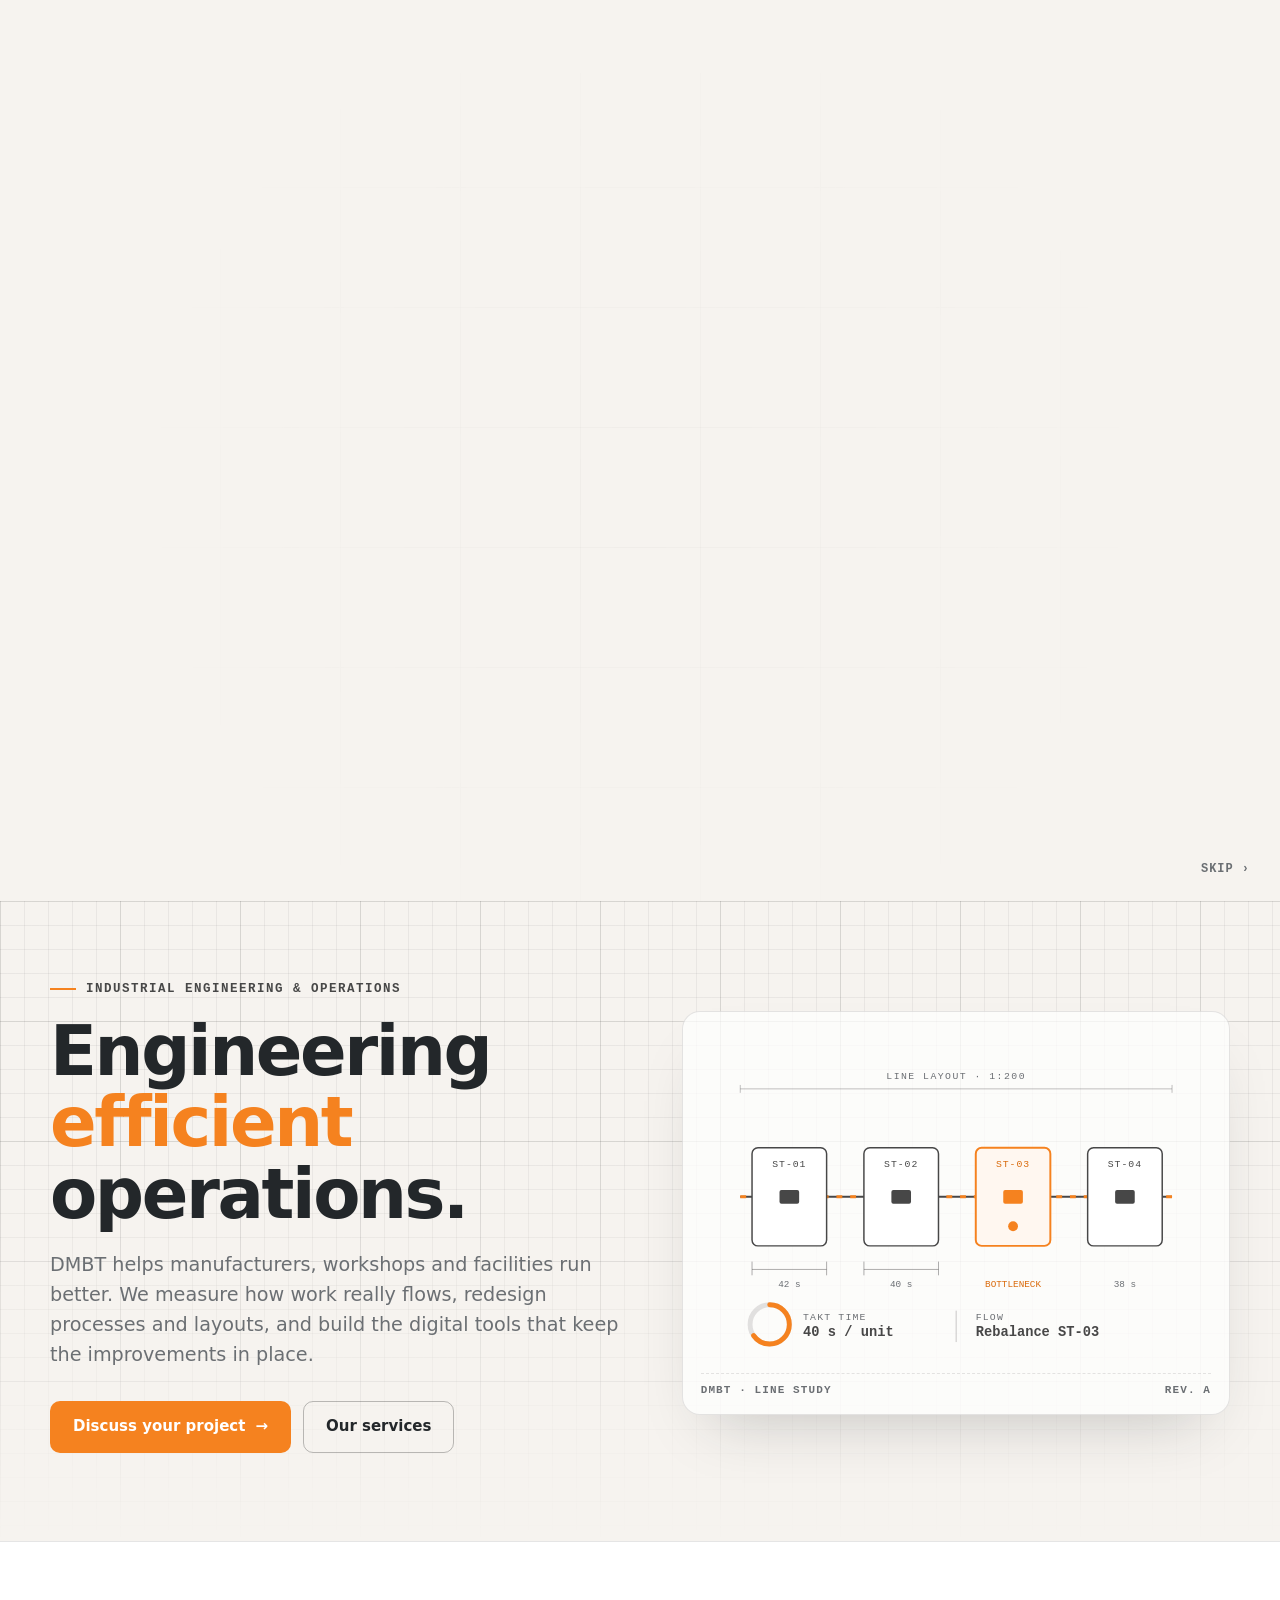
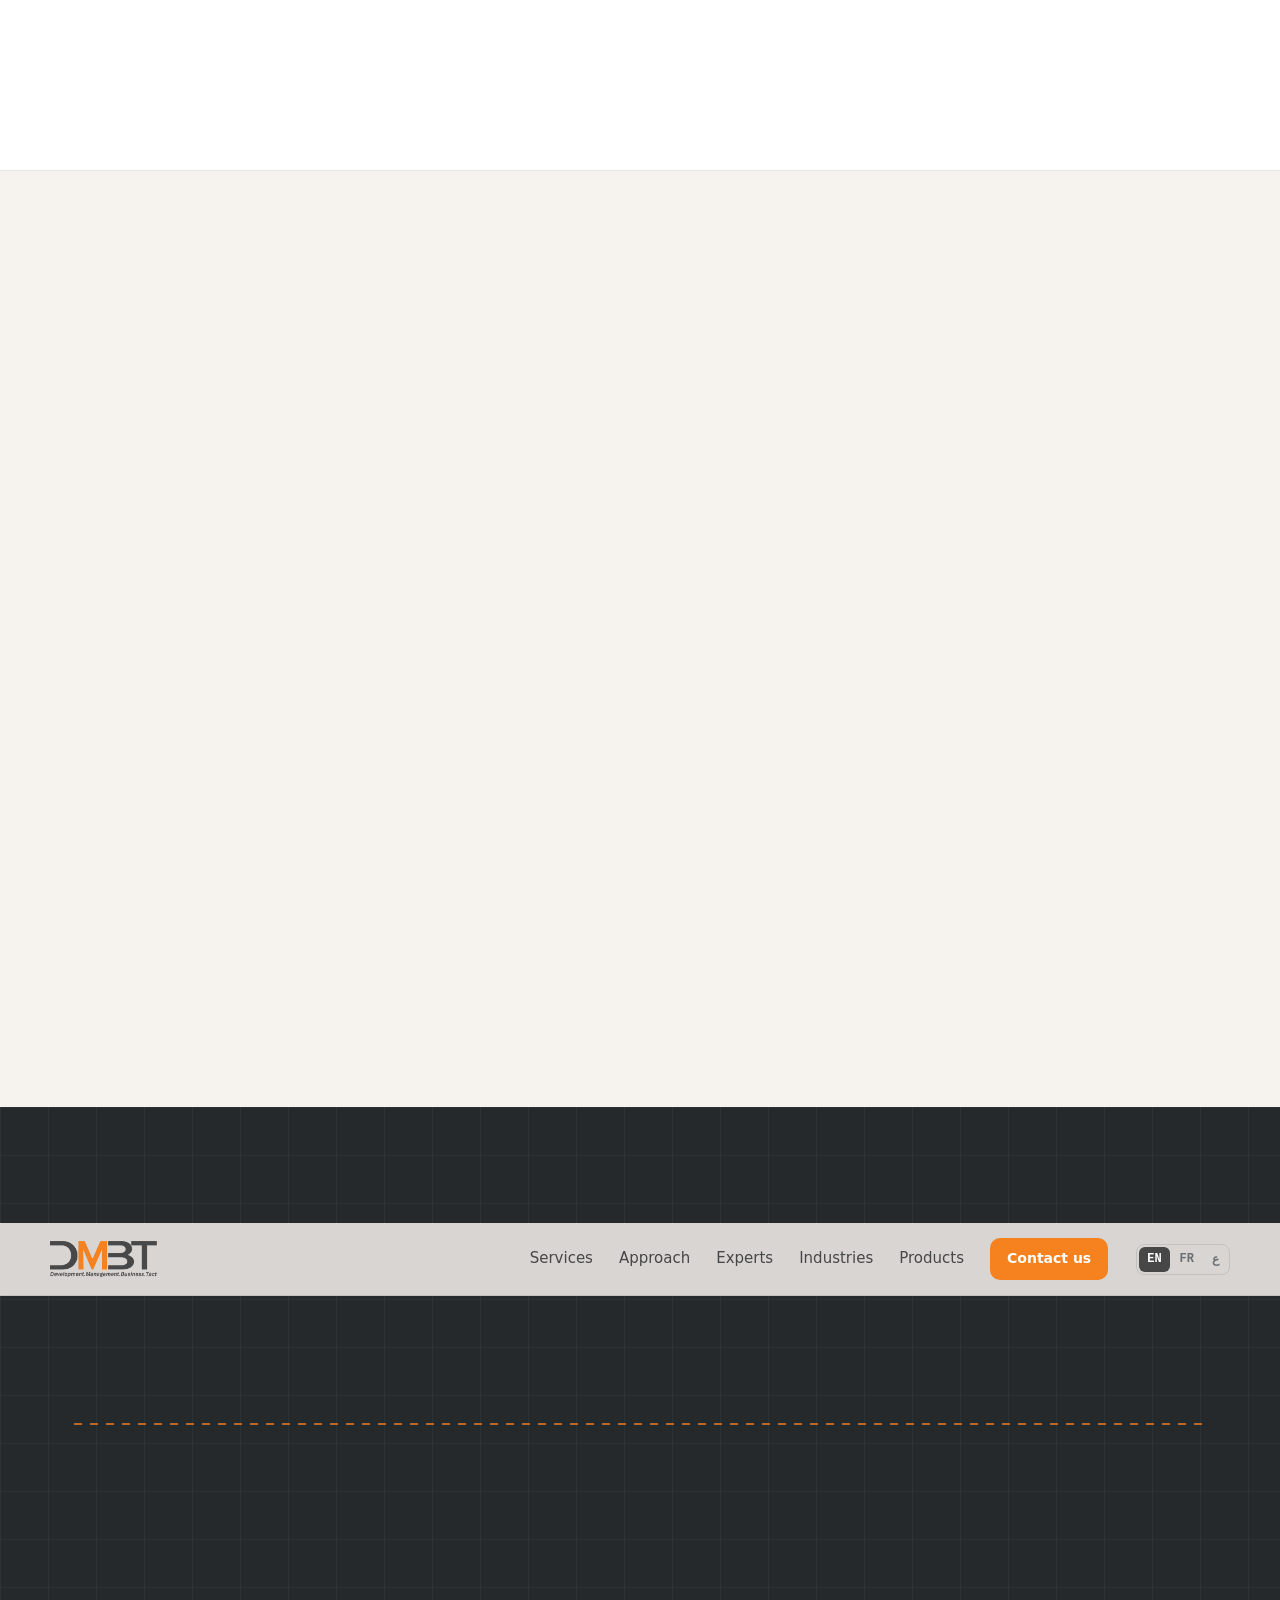
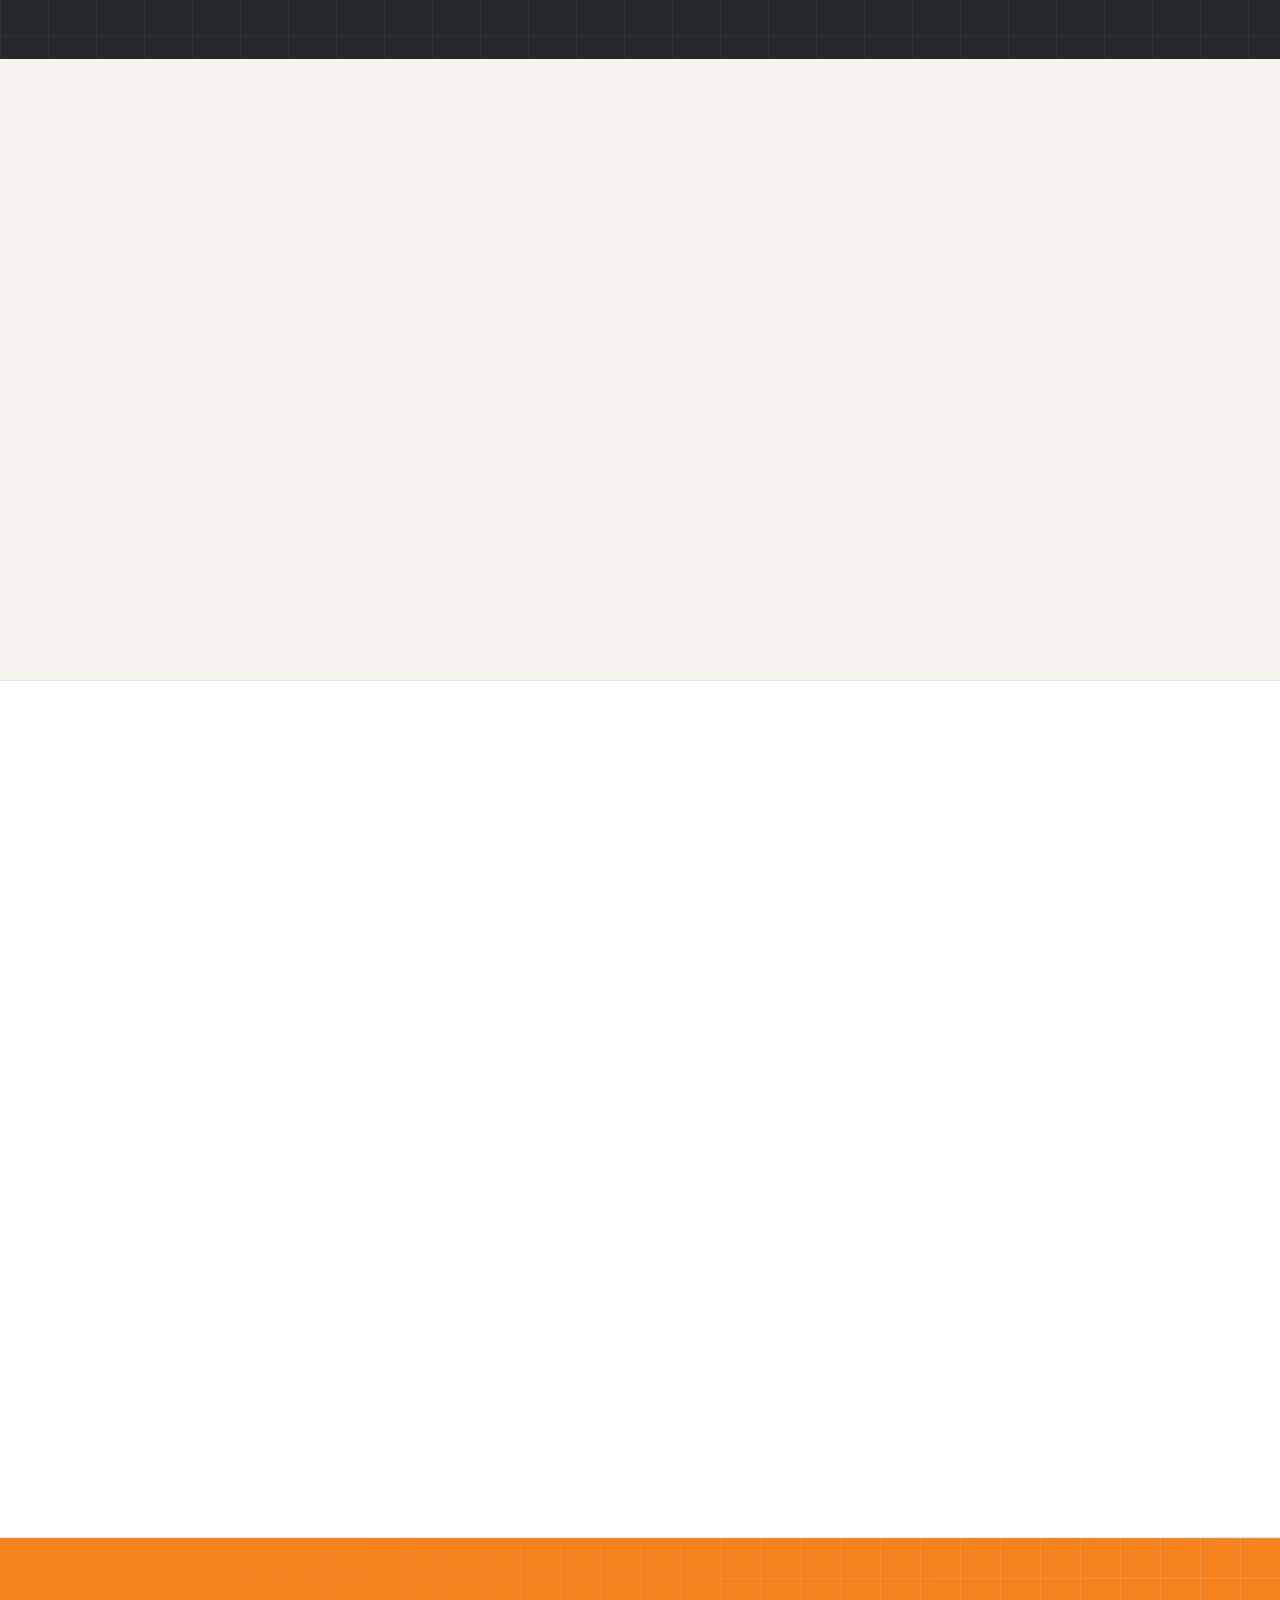
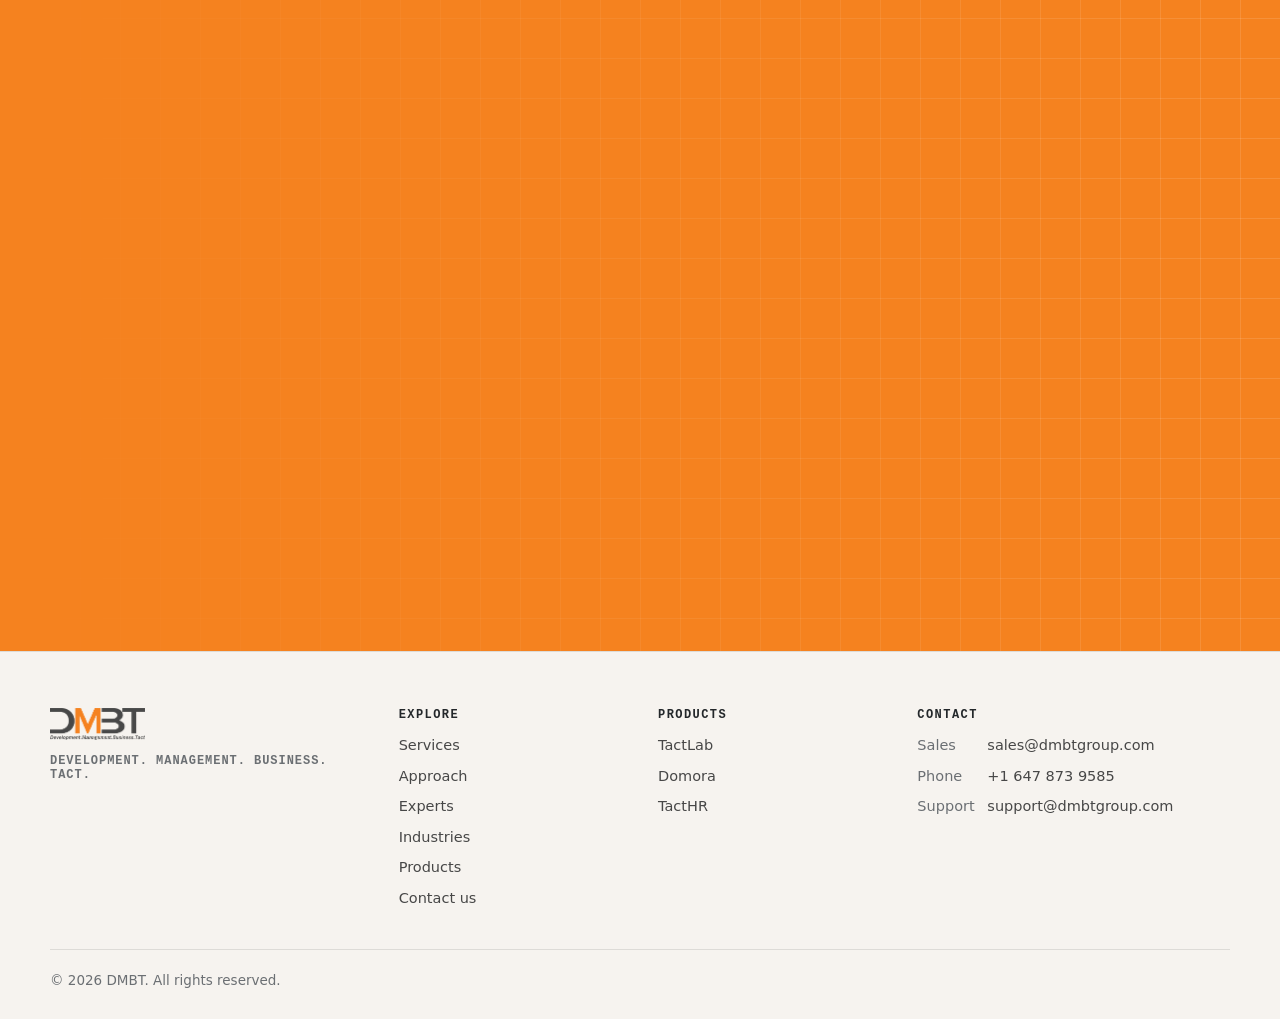
==== commit b33bf02c: "Add Dr. Mostafa Badakhshian to the experts page A third expert card and CV overlay (/experts#mostafa" ====
--- a/index.html
+++ b/index.html
@@ -22,7 +22,7 @@
   <meta name="twitter:image" content="https://dmbtgroup.com/assets/og-dmbt.jpg">
   <link rel="canonical" href="https://dmbtgroup.com/">
   <link rel="preload" as="image" href="/assets/dmbt-logo-transparent.png">
-  <link rel="stylesheet" href="/assets/site.css?v=9">
+  <link rel="stylesheet" href="/assets/site.css?v=10">
   <script>
     // Runs before the page paints: picks the language direction and decides whether to play the intro
     // (first visit in this browser session only, not when opening a link to a section, and never when the
@@ -307,6 +307,6 @@
   <div class="wrap footer-bottom">© <span id="year">2026</span> DMBT. <span data-i18n="footer.rights">All rights reserved.</span></div>
 </footer>
 
-<script src="/assets/site.js?v=9" defer></script>
+<script src="/assets/site.js?v=10" defer></script>
 </body>
 </html>
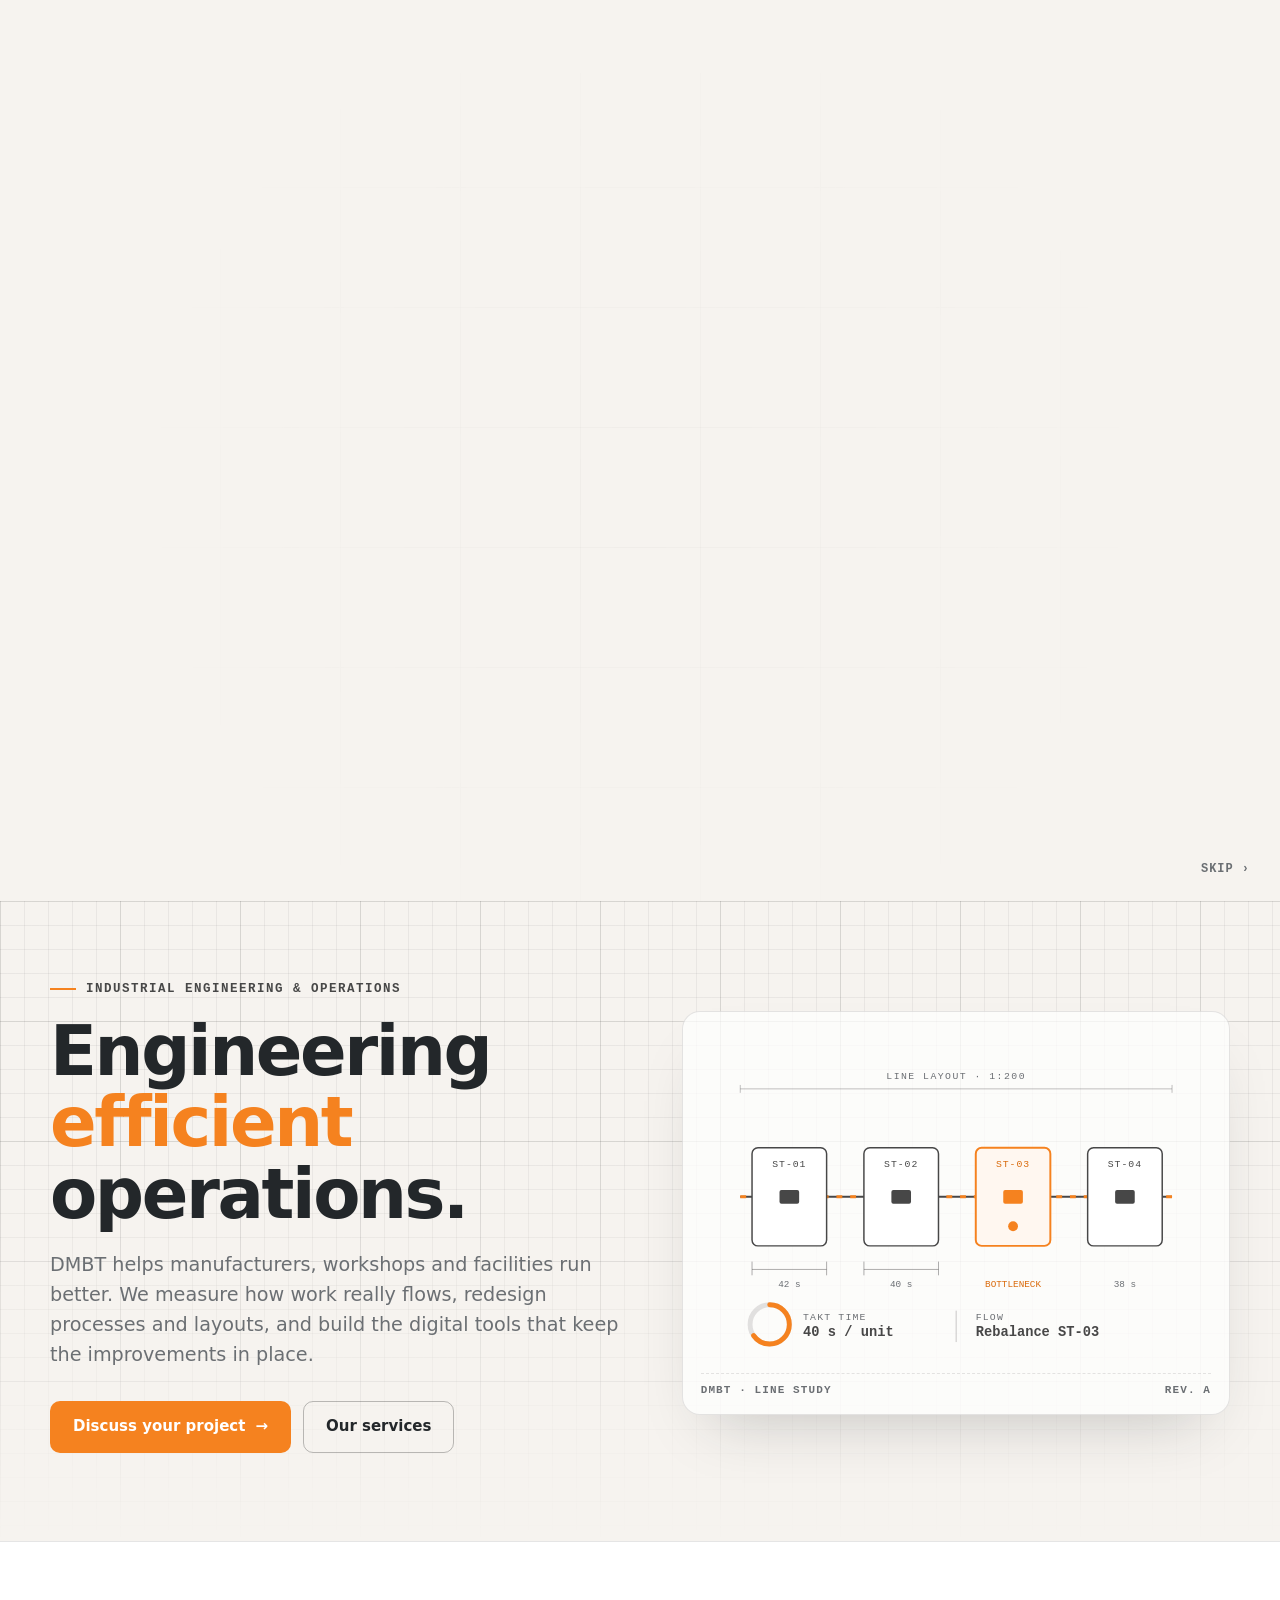
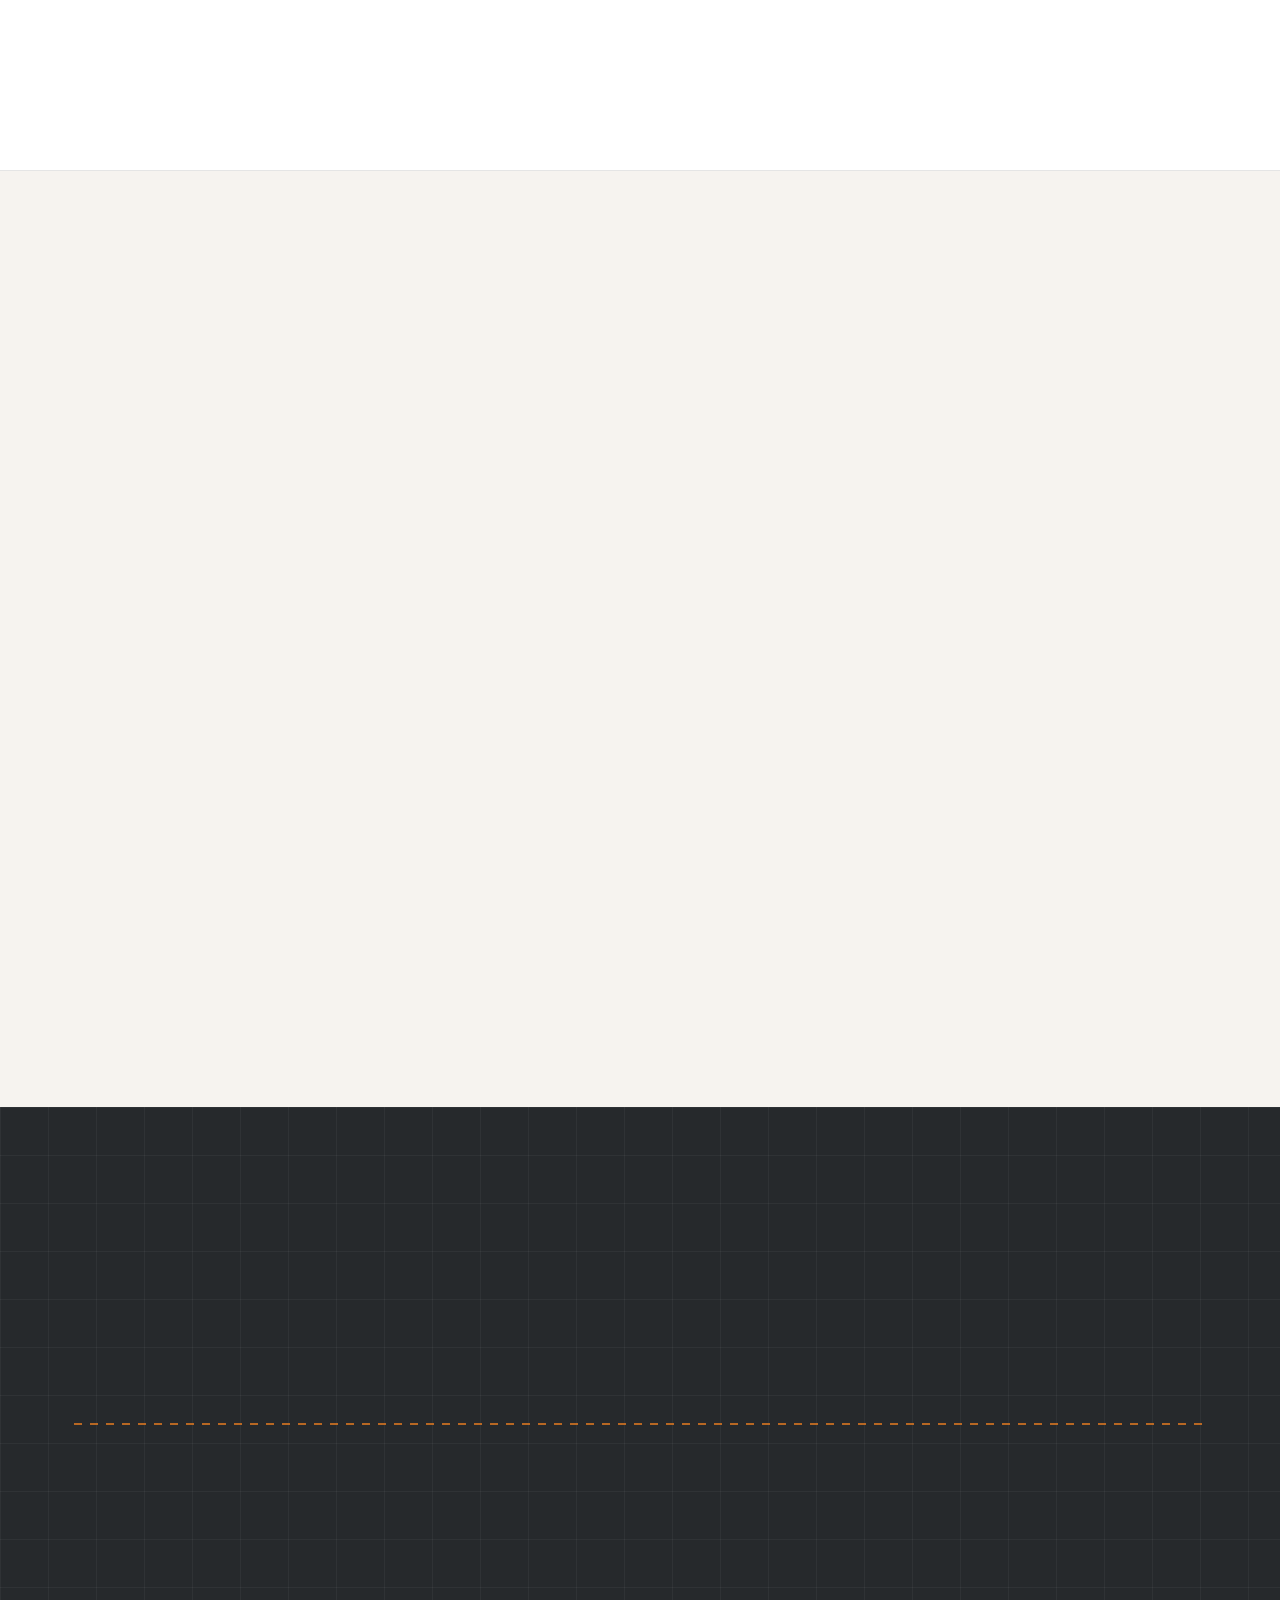
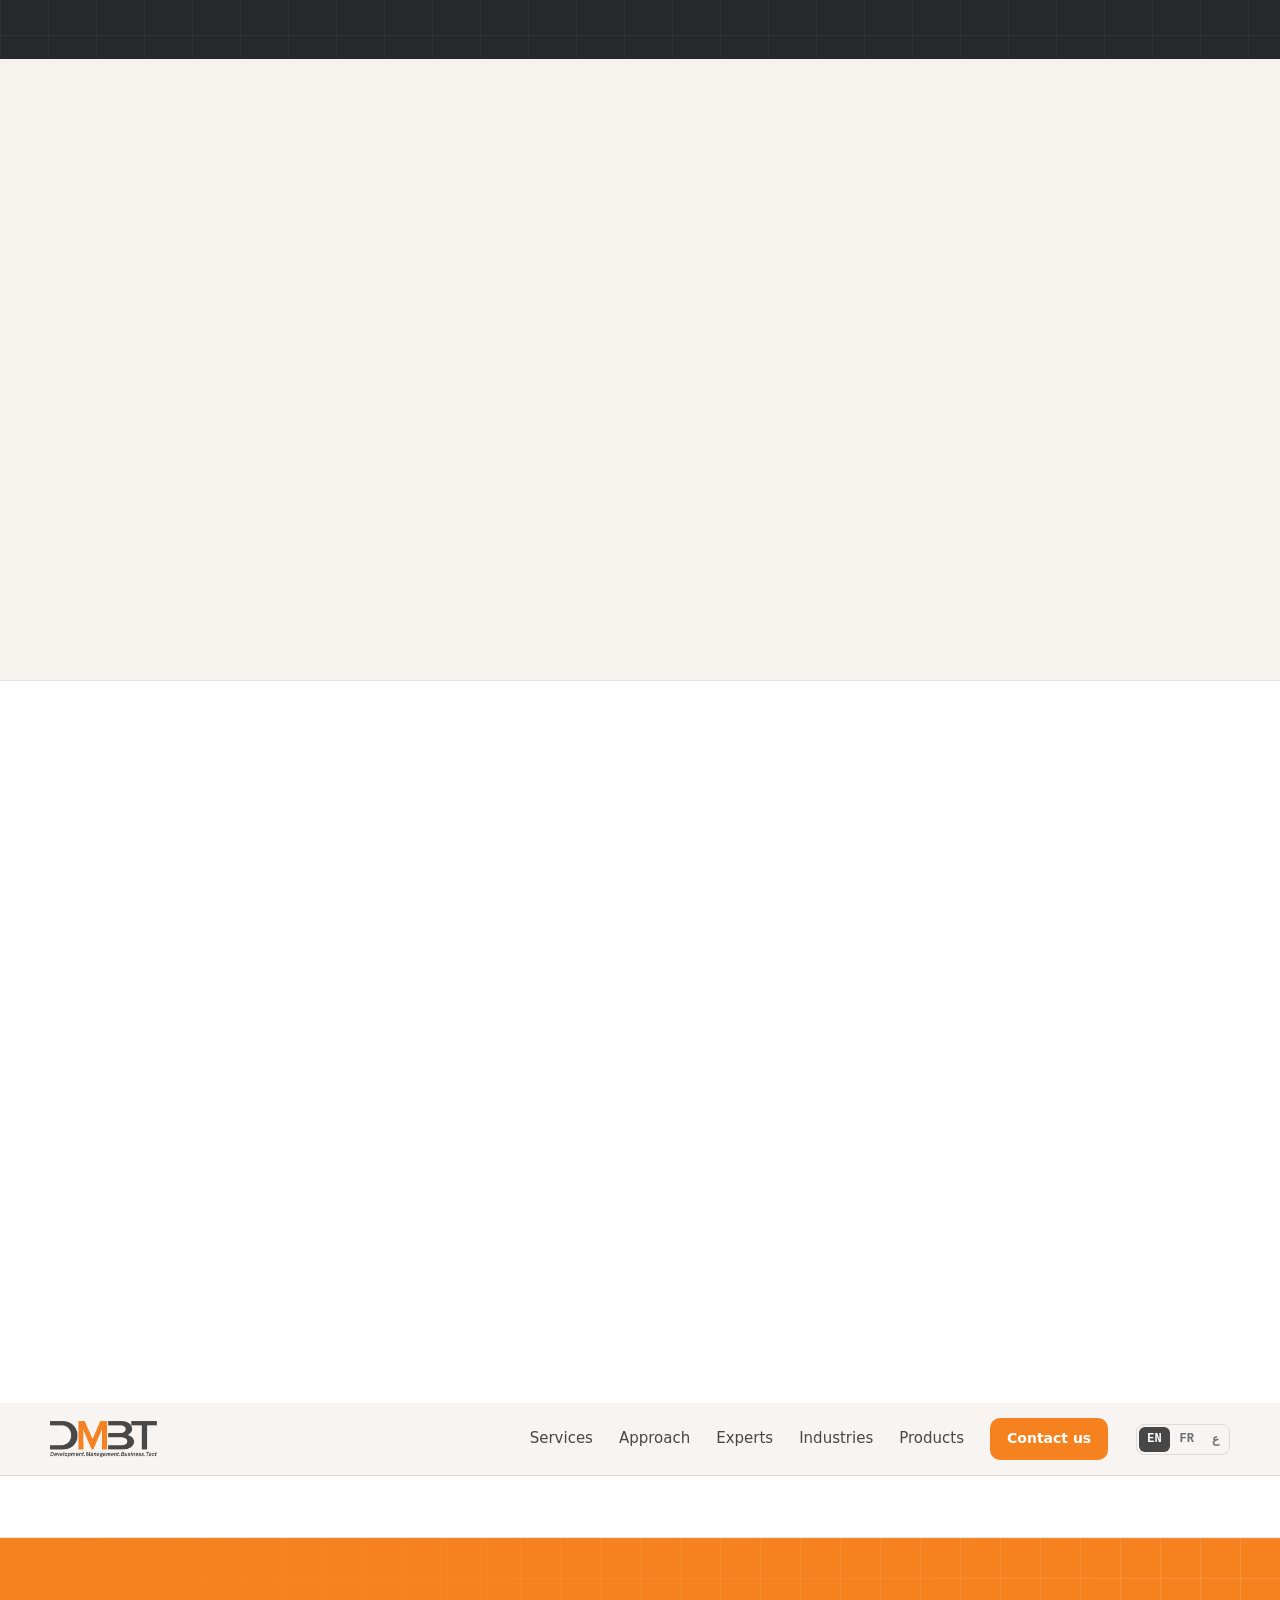
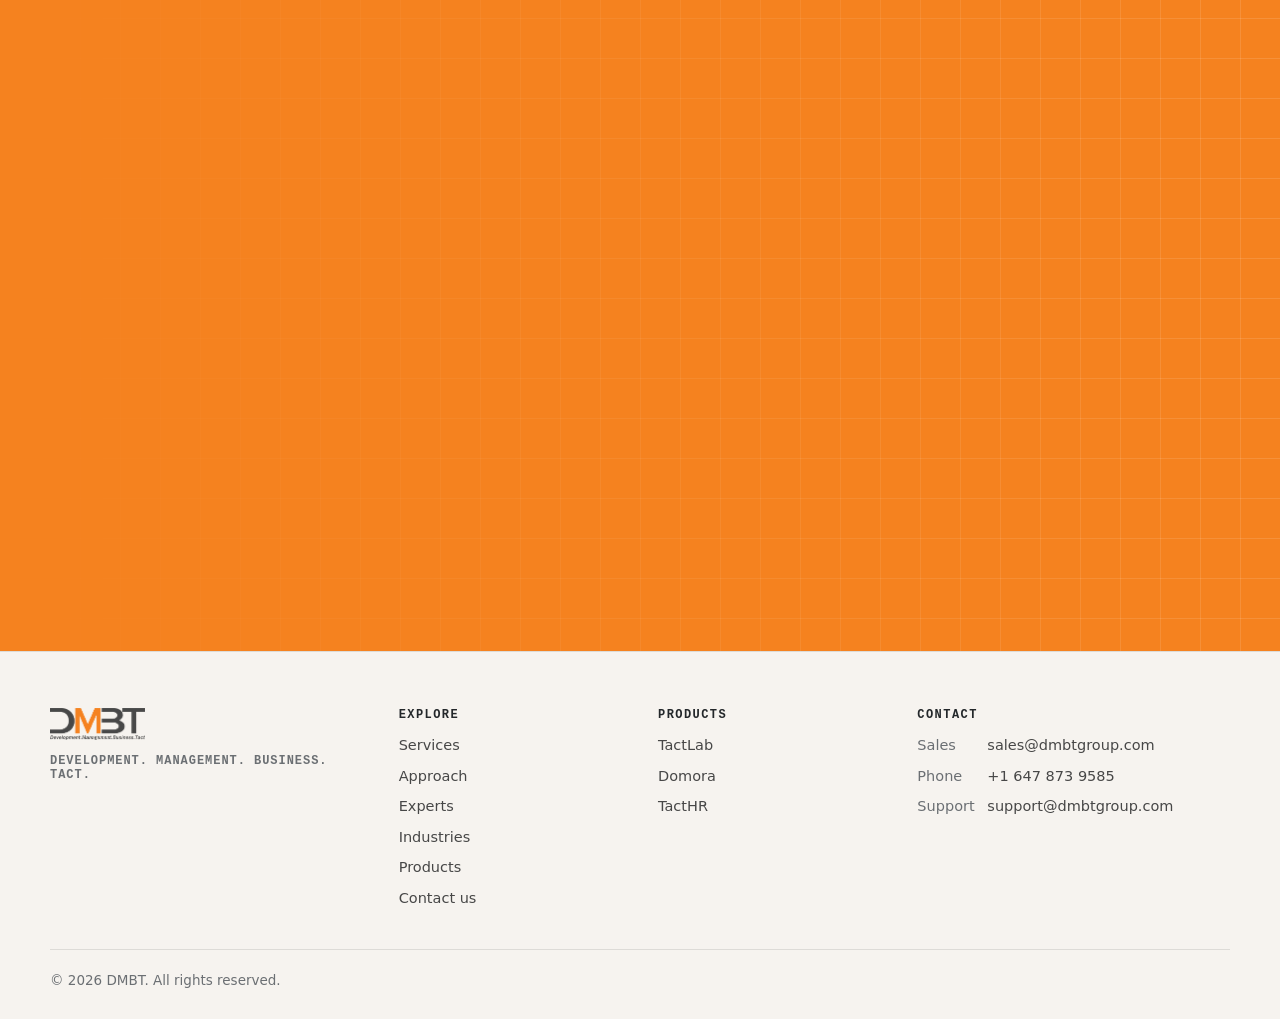
==== commit 258e7db9: "Link Dr. Dabestani's profile to his Nyenrode faculty page Co-Authored-By: Claude Opus 5.5 <noreply@a" ====
--- a/index.html
+++ b/index.html
@@ -307,6 +307,6 @@
   <div class="wrap footer-bottom">© <span id="year">2026</span> DMBT. <span data-i18n="footer.rights">All rights reserved.</span></div>
 </footer>
 
-<script src="/assets/site.js?v=10" defer></script>
+<script src="/assets/site.js?v=11" defer></script>
 </body>
 </html>
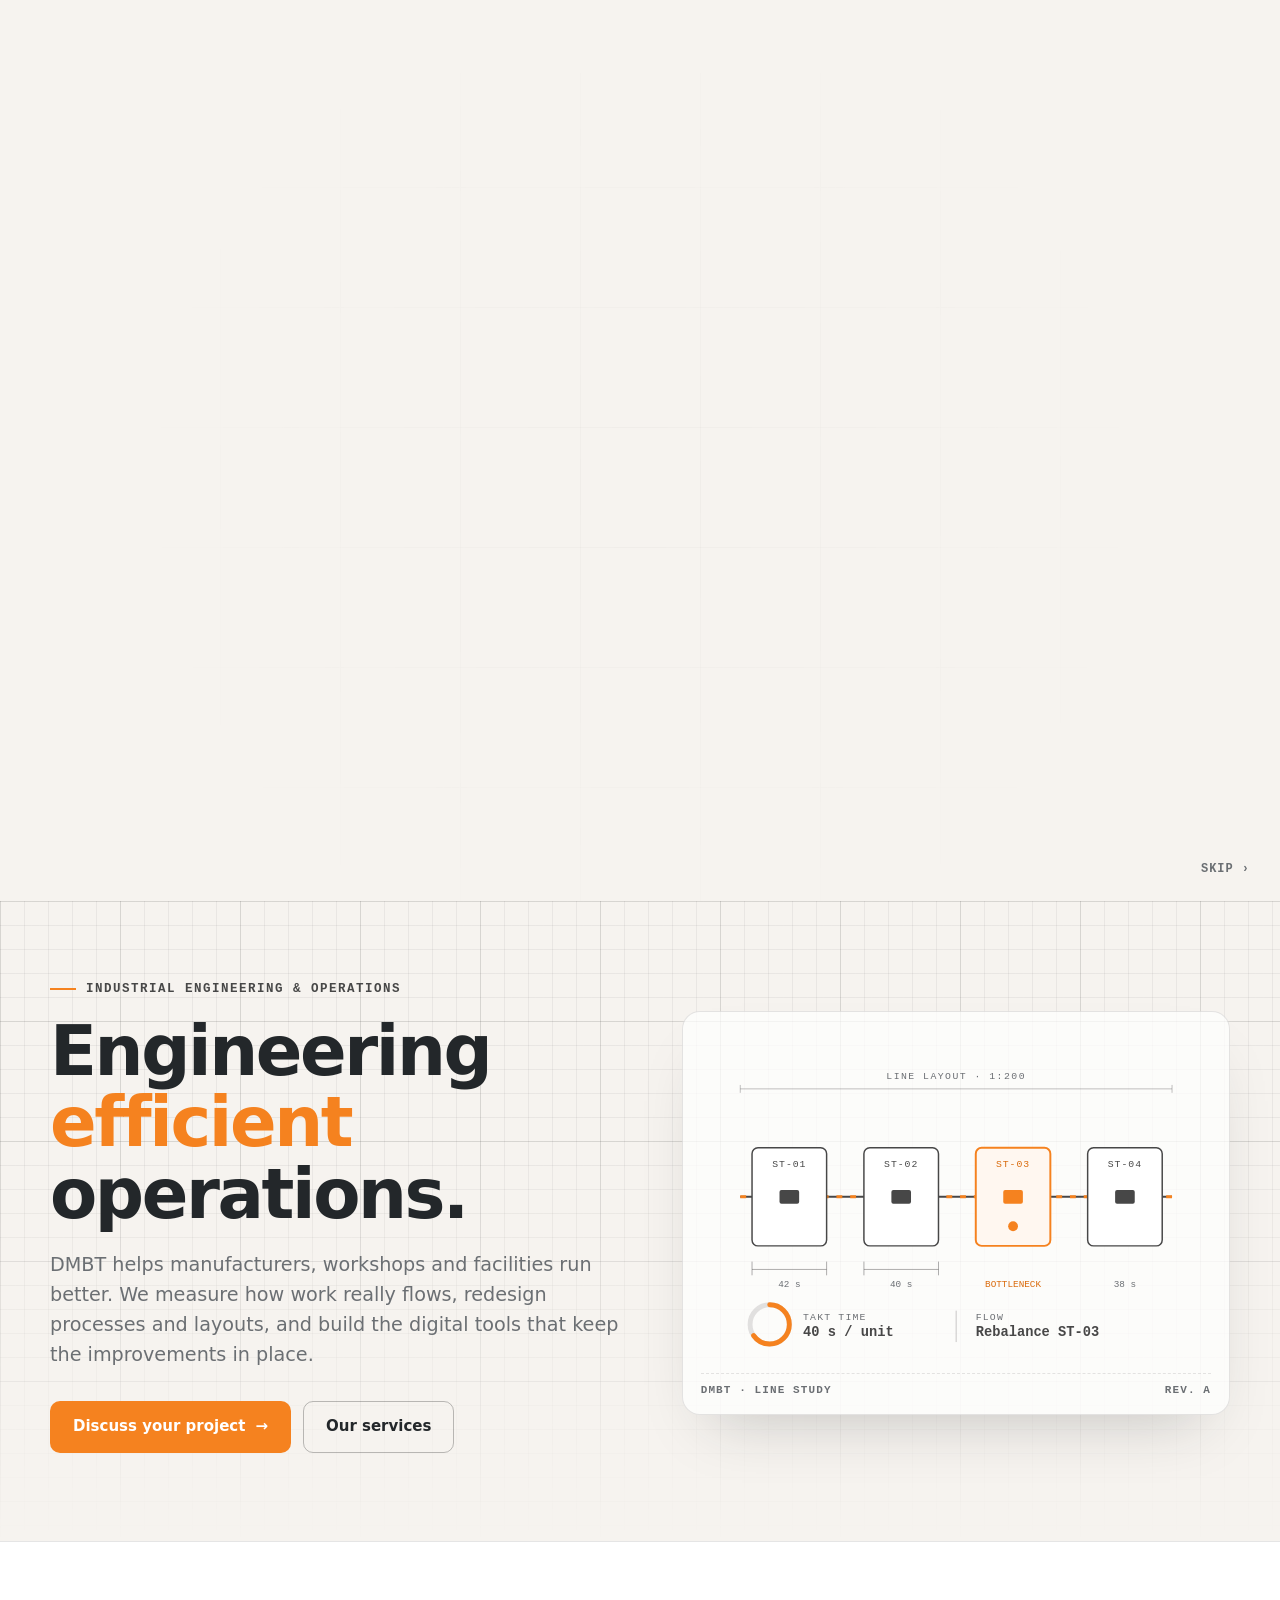
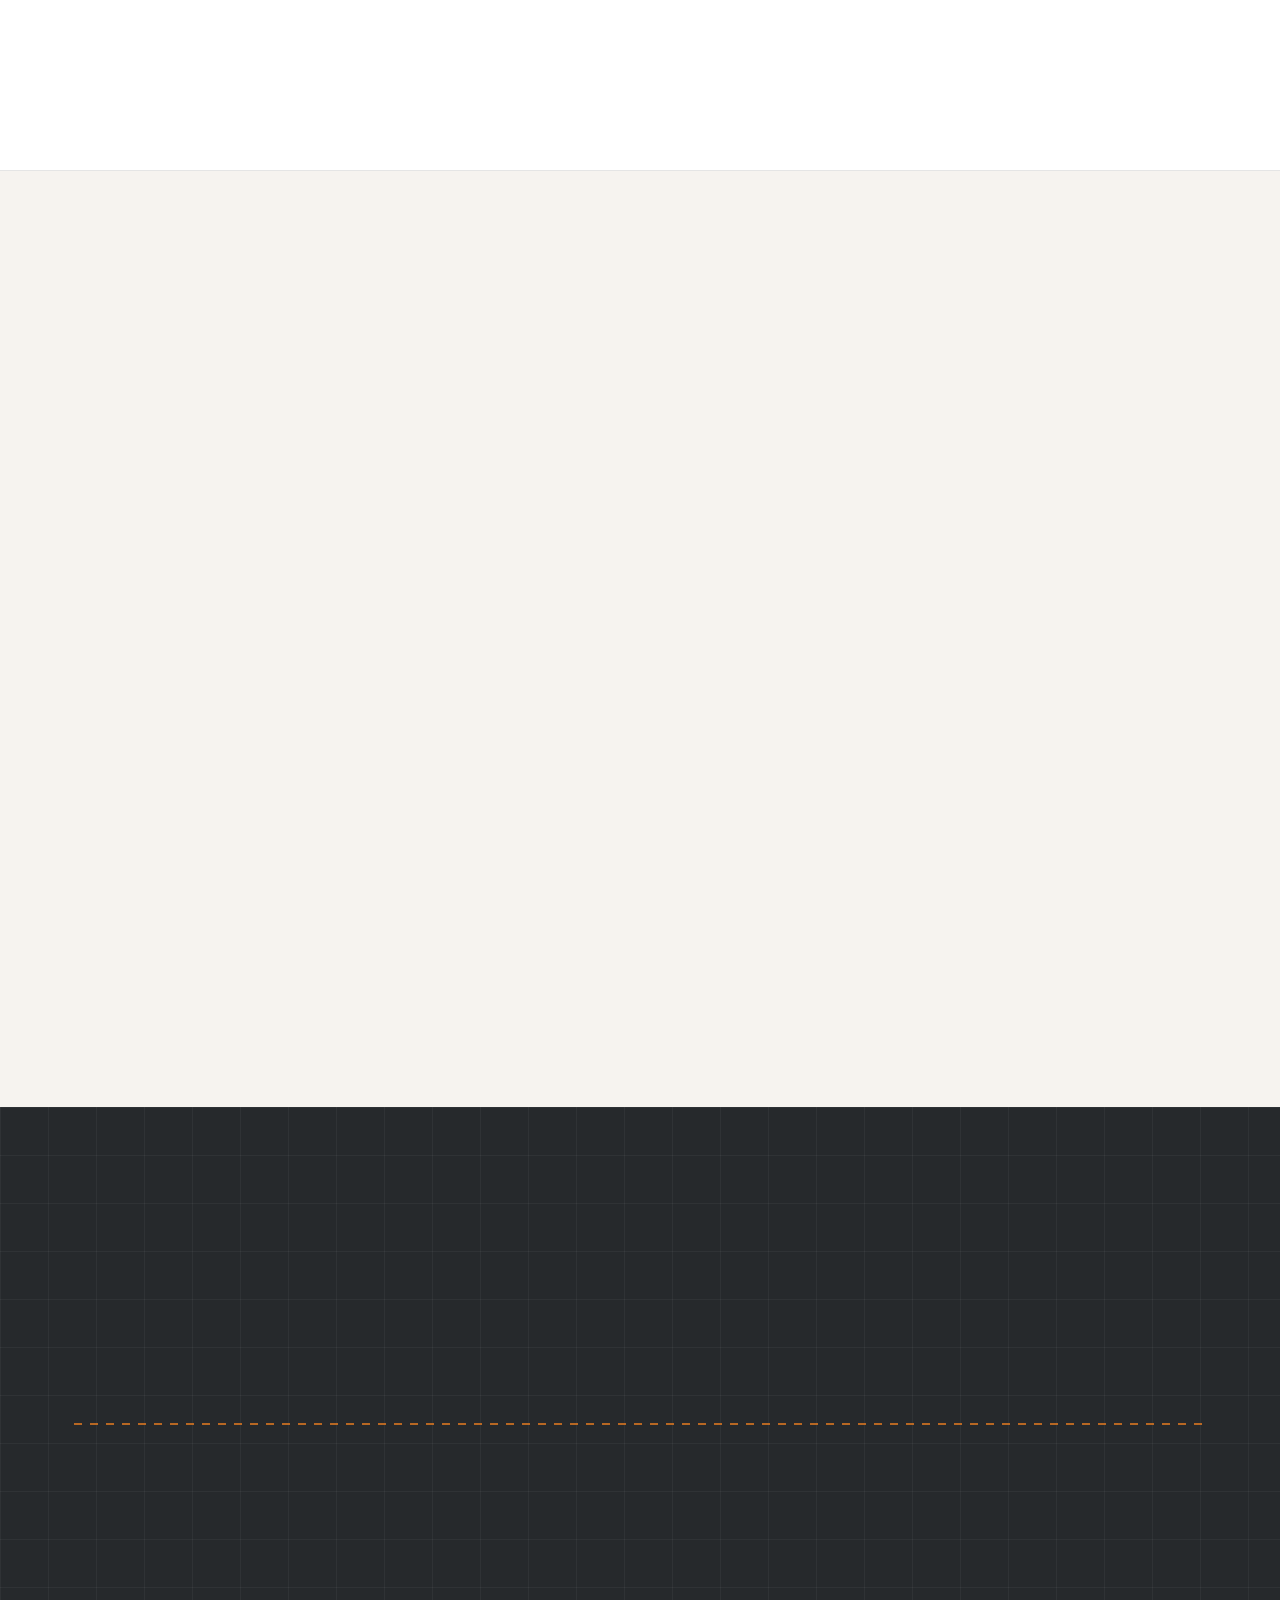
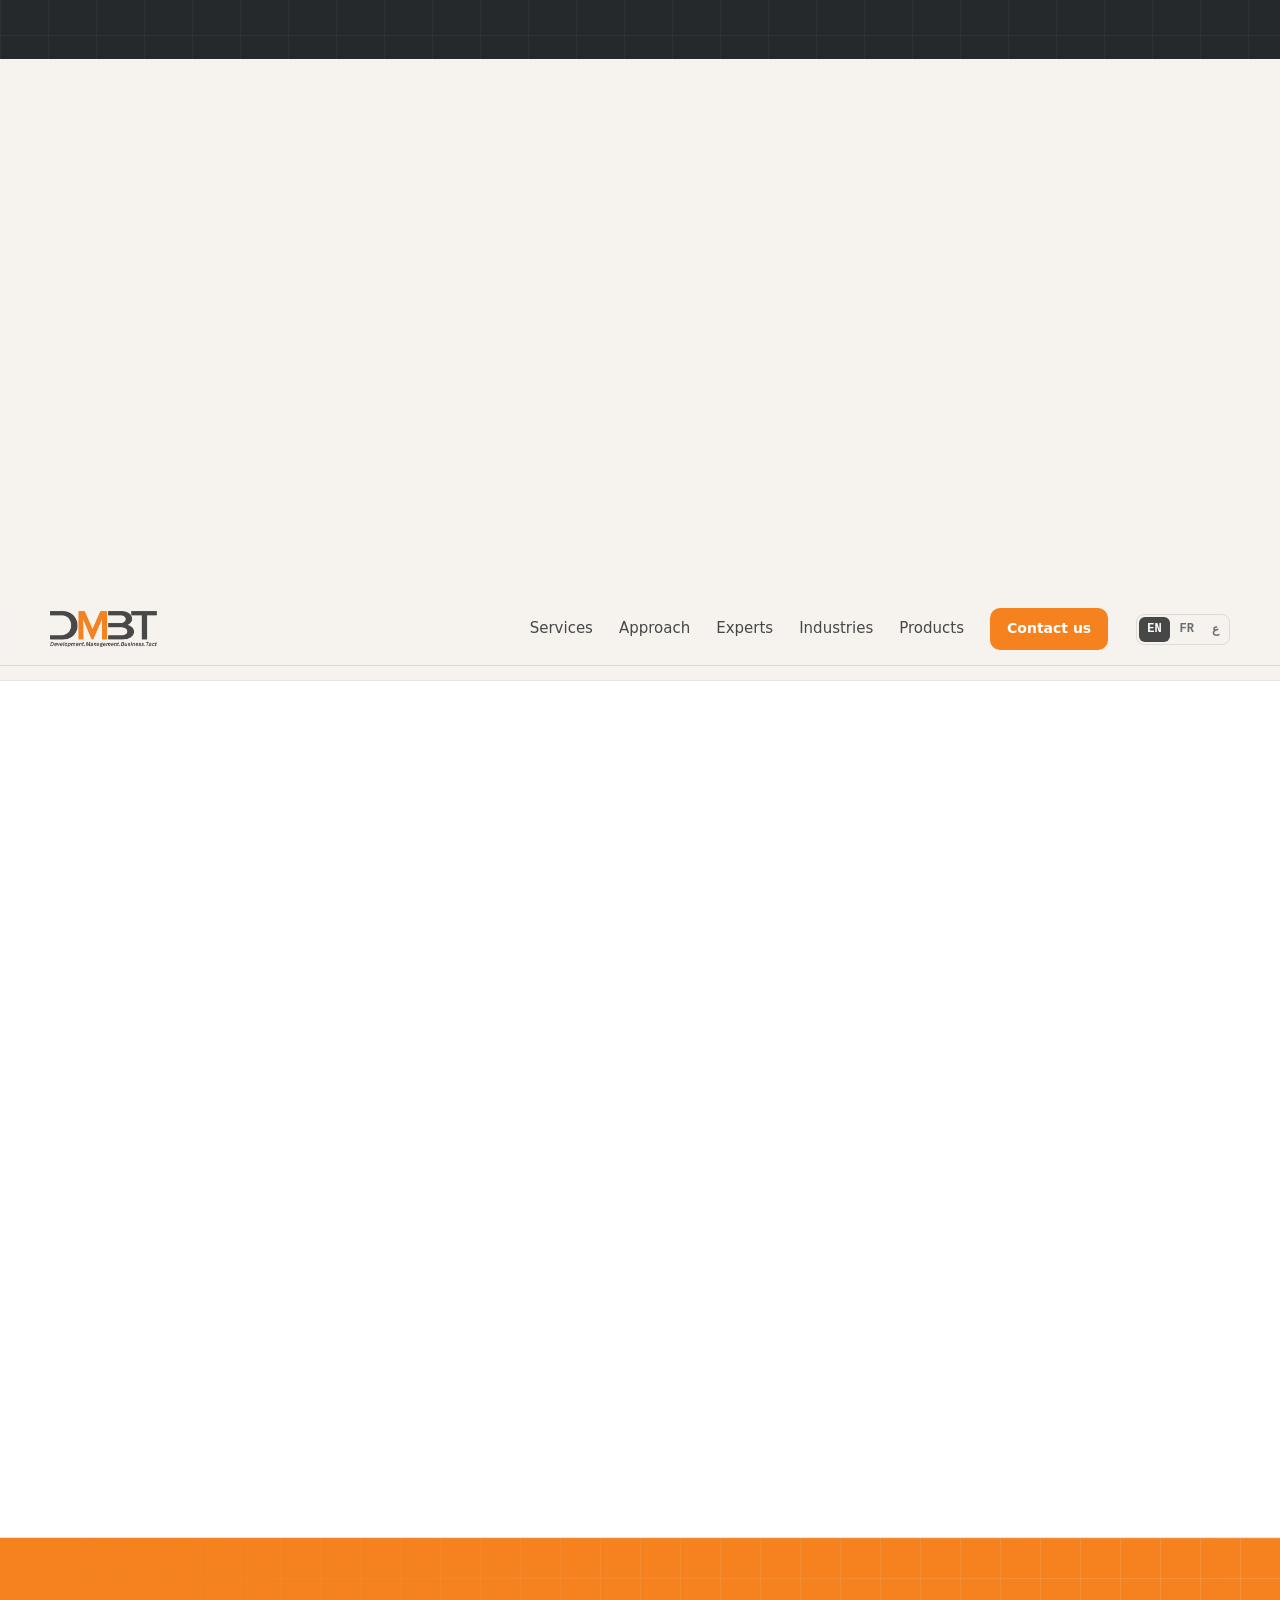
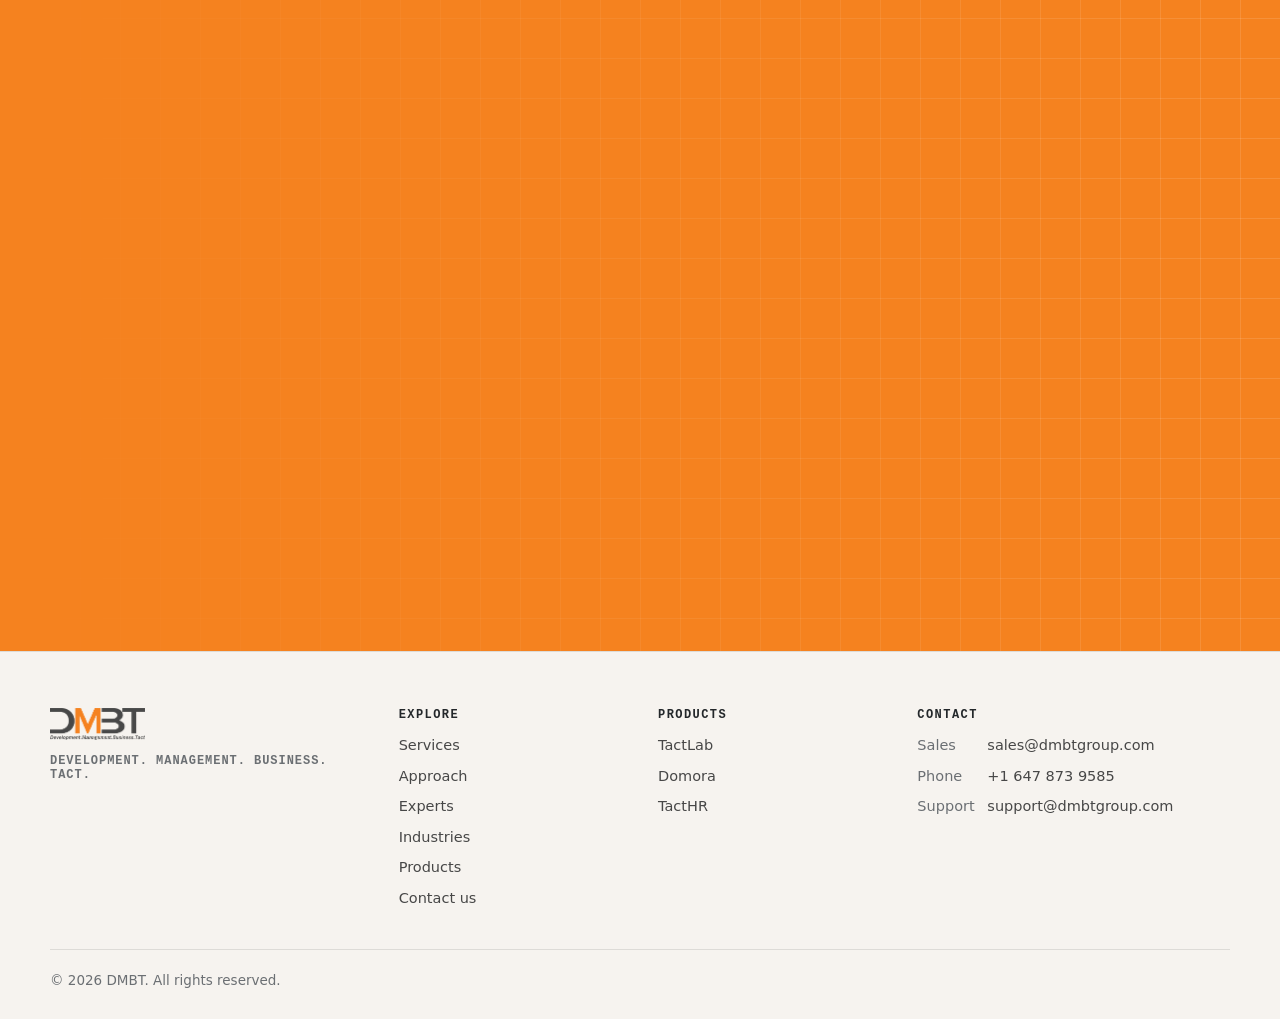
==== commit 0b4d26cf: "Line up the expert cards with each other Photo, name, title, place, figures, expertise and the View " ====
--- a/index.html
+++ b/index.html
@@ -22,7 +22,7 @@
   <meta name="twitter:image" content="https://dmbtgroup.com/assets/og-dmbt.jpg">
   <link rel="canonical" href="https://dmbtgroup.com/">
   <link rel="preload" as="image" href="/assets/dmbt-logo-transparent.png">
-  <link rel="stylesheet" href="/assets/site.css?v=10">
+  <link rel="stylesheet" href="/assets/site.css?v=12">
   <script>
     // Runs before the page paints: picks the language direction and decides whether to play the intro
     // (first visit in this browser session only, not when opening a link to a section, and never when the
--- a/assets/site.css
+++ b/assets/site.css
@@ -288,6 +288,20 @@
 .facts-sm div { padding: 14px 12px; }
 .facts-sm dt { font-size: 24px; }
 .facts-sm dd { font-size: 13px; }
+/* Cards line up with each other: the photo, name, title, place, figures, expertise and button of every card in
+   a row sit on shared grid rows, so each line starts at the same height in all cards. */
+@supports (grid-template-rows: subgrid) {
+  .expert-cards { row-gap: 24px; }
+  .expert-card { display: grid; grid-row: span 7; grid-template-rows: subgrid; row-gap: 0; }
+  .expert-card-top, .expert-card-top > div { display: contents; }
+  .expert-card .avatar { margin-bottom: 20px; }
+  .expert-card .expert-name { margin: 0 0 6px; }
+  .expert-card .expert-role { margin: 0 0 4px; }
+  .expert-card .expert-org { margin: 0 0 22px; }
+  .expert-card .facts-sm { margin: 0 0 22px; align-self: start; }
+  .expert-card .chips { margin: 0 0 26px; align-self: start; align-content: flex-start; }
+  .expert-card .btn { margin-top: 0; align-self: end; justify-self: start; }
+}
 @media (max-width: 960px) {
   .facts-sm { grid-template-columns: repeat(3, 1fr); }
   .facts-sm div:nth-child(3) { border-inline-start: 1px solid var(--line); padding-inline-start: 12px; }
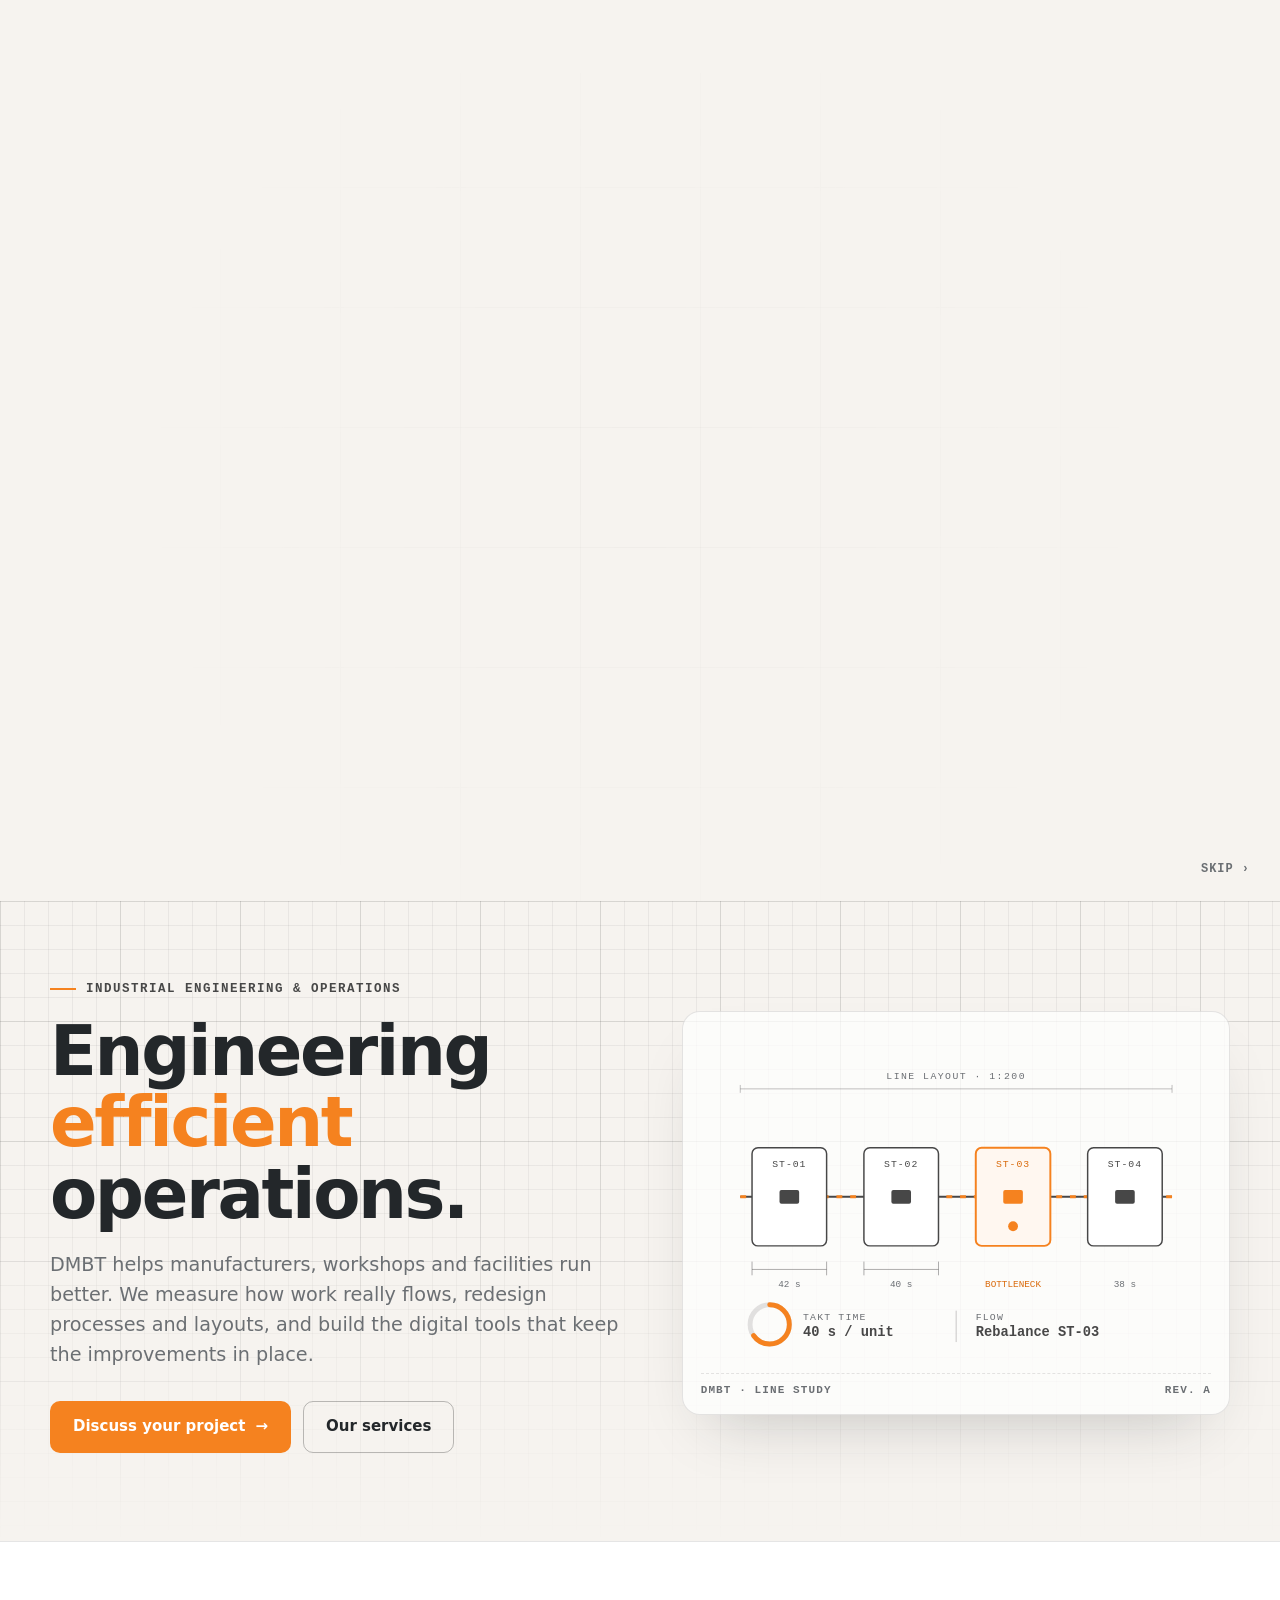
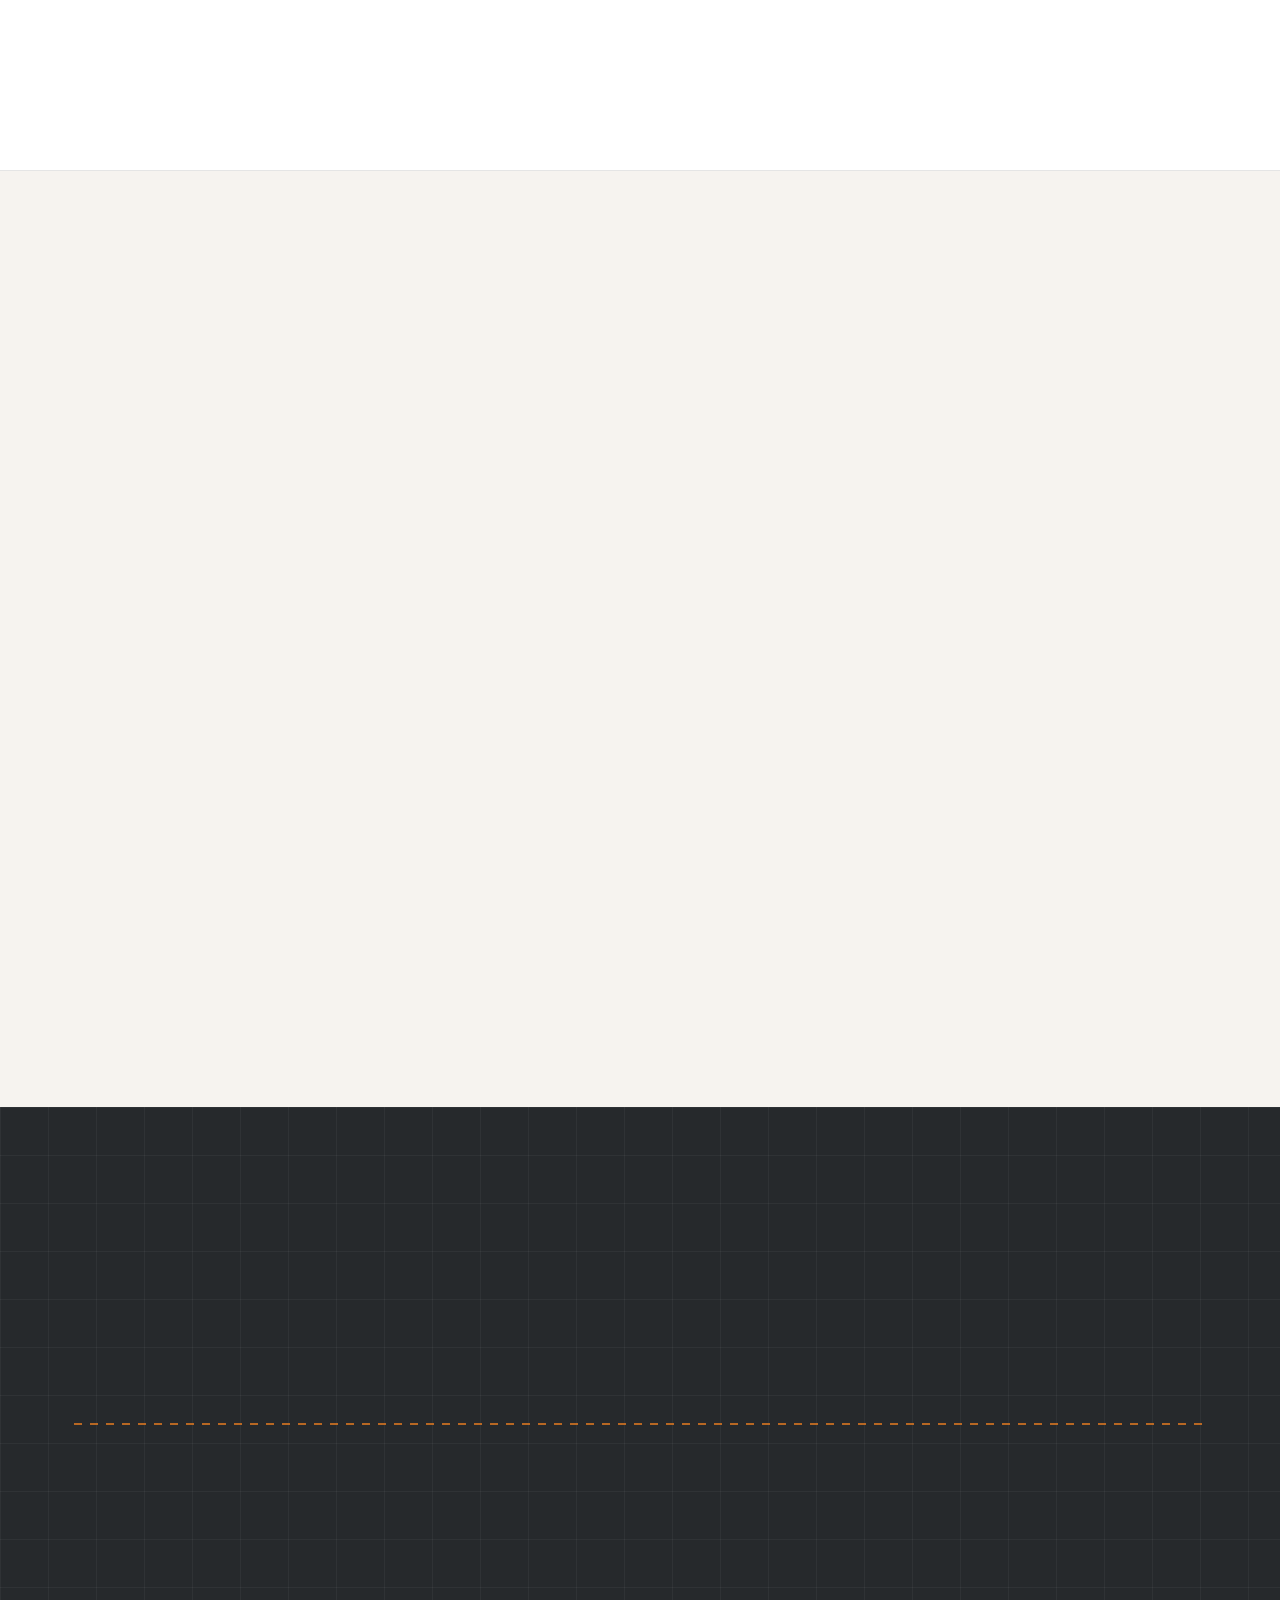
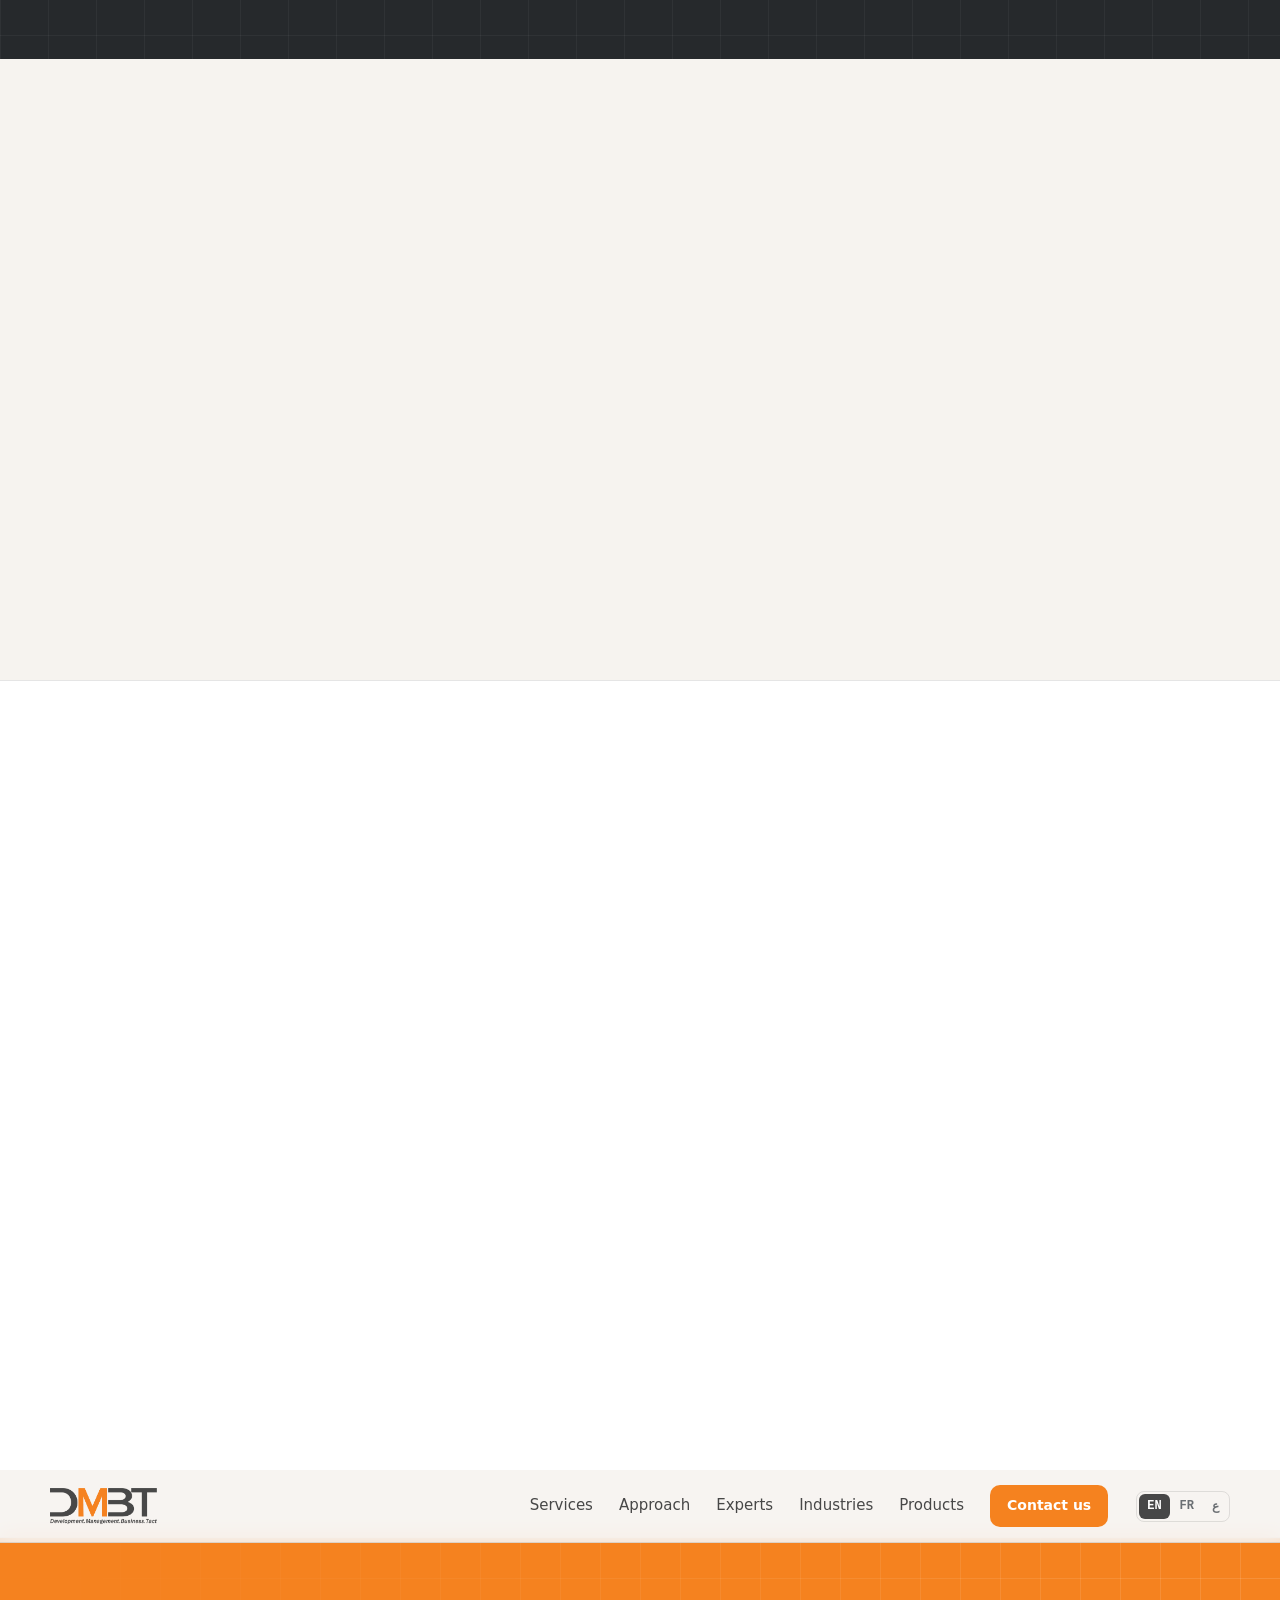
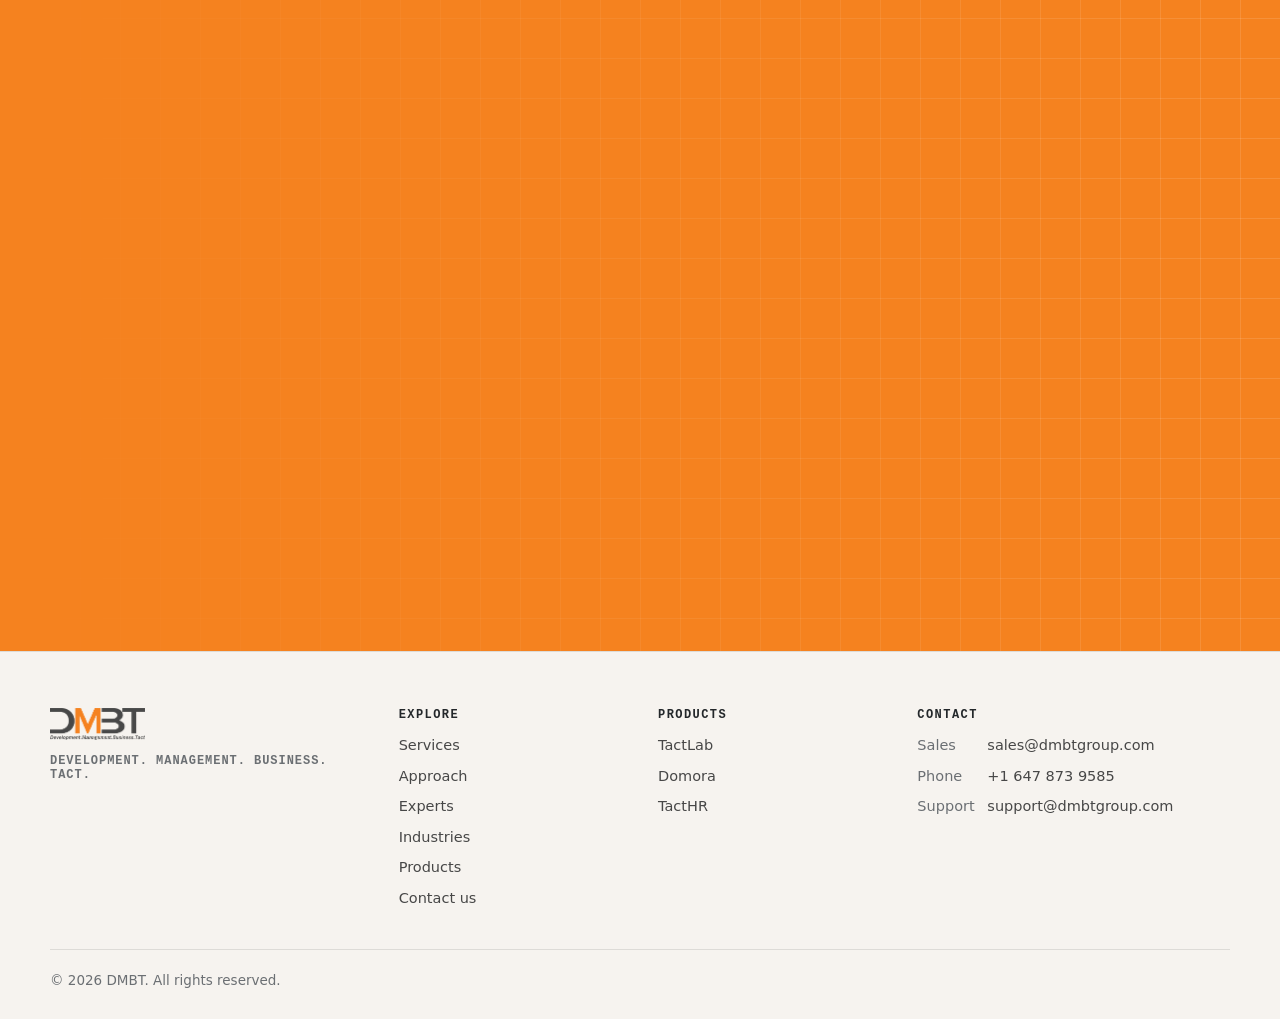
==== commit 9fc60880: "Open the product sites in a new tab The TactLab, Domora and TactHR links on the product cards and in" ====
--- a/index.html
+++ b/index.html
@@ -202,7 +202,7 @@
     <div class="wrap">
       <div class="section-head inview"><span class="eyebrow" data-i18n="products.kicker">Our software</span><h2 data-i18n="products.title">Tools we build and run</h2></div>
       <div class="products">
-        <a class="product inview" href="https://tactime.dmbtgroup.com">
+        <a class="product inview" href="https://tactime.dmbtgroup.com" target="_blank" rel="noopener">
           <small>tactime.dmbtgroup.com</small>
           <div class="product-name">TactLab</div>
           <p class="product-line" data-i18n="tactlab">Lab and shop management for your team.</p>
@@ -215,7 +215,7 @@
           </ul>
           <span class="product-go"><span data-i18n="prod.visit">Visit</span> TactLab <span class="arrow">→</span></span>
         </a>
-        <a class="product inview" href="https://condo.dmbtgroup.com">
+        <a class="product inview" href="https://condo.dmbtgroup.com" target="_blank" rel="noopener">
           <small>condo.dmbtgroup.com</small>
           <div class="product-name">Domora</div>
           <p class="product-line" data-i18n="domora">Smarter management for your condominium.</p>
@@ -228,7 +228,7 @@
           </ul>
           <span class="product-go"><span data-i18n="prod.visit">Visit</span> Domora <span class="arrow">→</span></span>
         </a>
-        <a class="product inview" href="https://tacthr.dmbtgroup.com">
+        <a class="product inview" href="https://tacthr.dmbtgroup.com" target="_blank" rel="noopener">
           <small>tacthr.dmbtgroup.com</small>
           <div class="product-name">TactHR</div>
           <p class="product-line" data-i18n="tacthr">Human resources and payroll management for your company.</p>
@@ -290,9 +290,9 @@
     <nav aria-label="Products">
       <h4 data-i18n="nav.products">Products</h4>
       <ul>
-        <li><a href="https://tactime.dmbtgroup.com">TactLab</a></li>
-        <li><a href="https://condo.dmbtgroup.com">Domora</a></li>
-        <li><a href="https://tacthr.dmbtgroup.com">TactHR</a></li>
+        <li><a href="https://tactime.dmbtgroup.com" target="_blank" rel="noopener">TactLab</a></li>
+        <li><a href="https://condo.dmbtgroup.com" target="_blank" rel="noopener">Domora</a></li>
+        <li><a href="https://tacthr.dmbtgroup.com" target="_blank" rel="noopener">TactHR</a></li>
       </ul>
     </nav>
     <div>
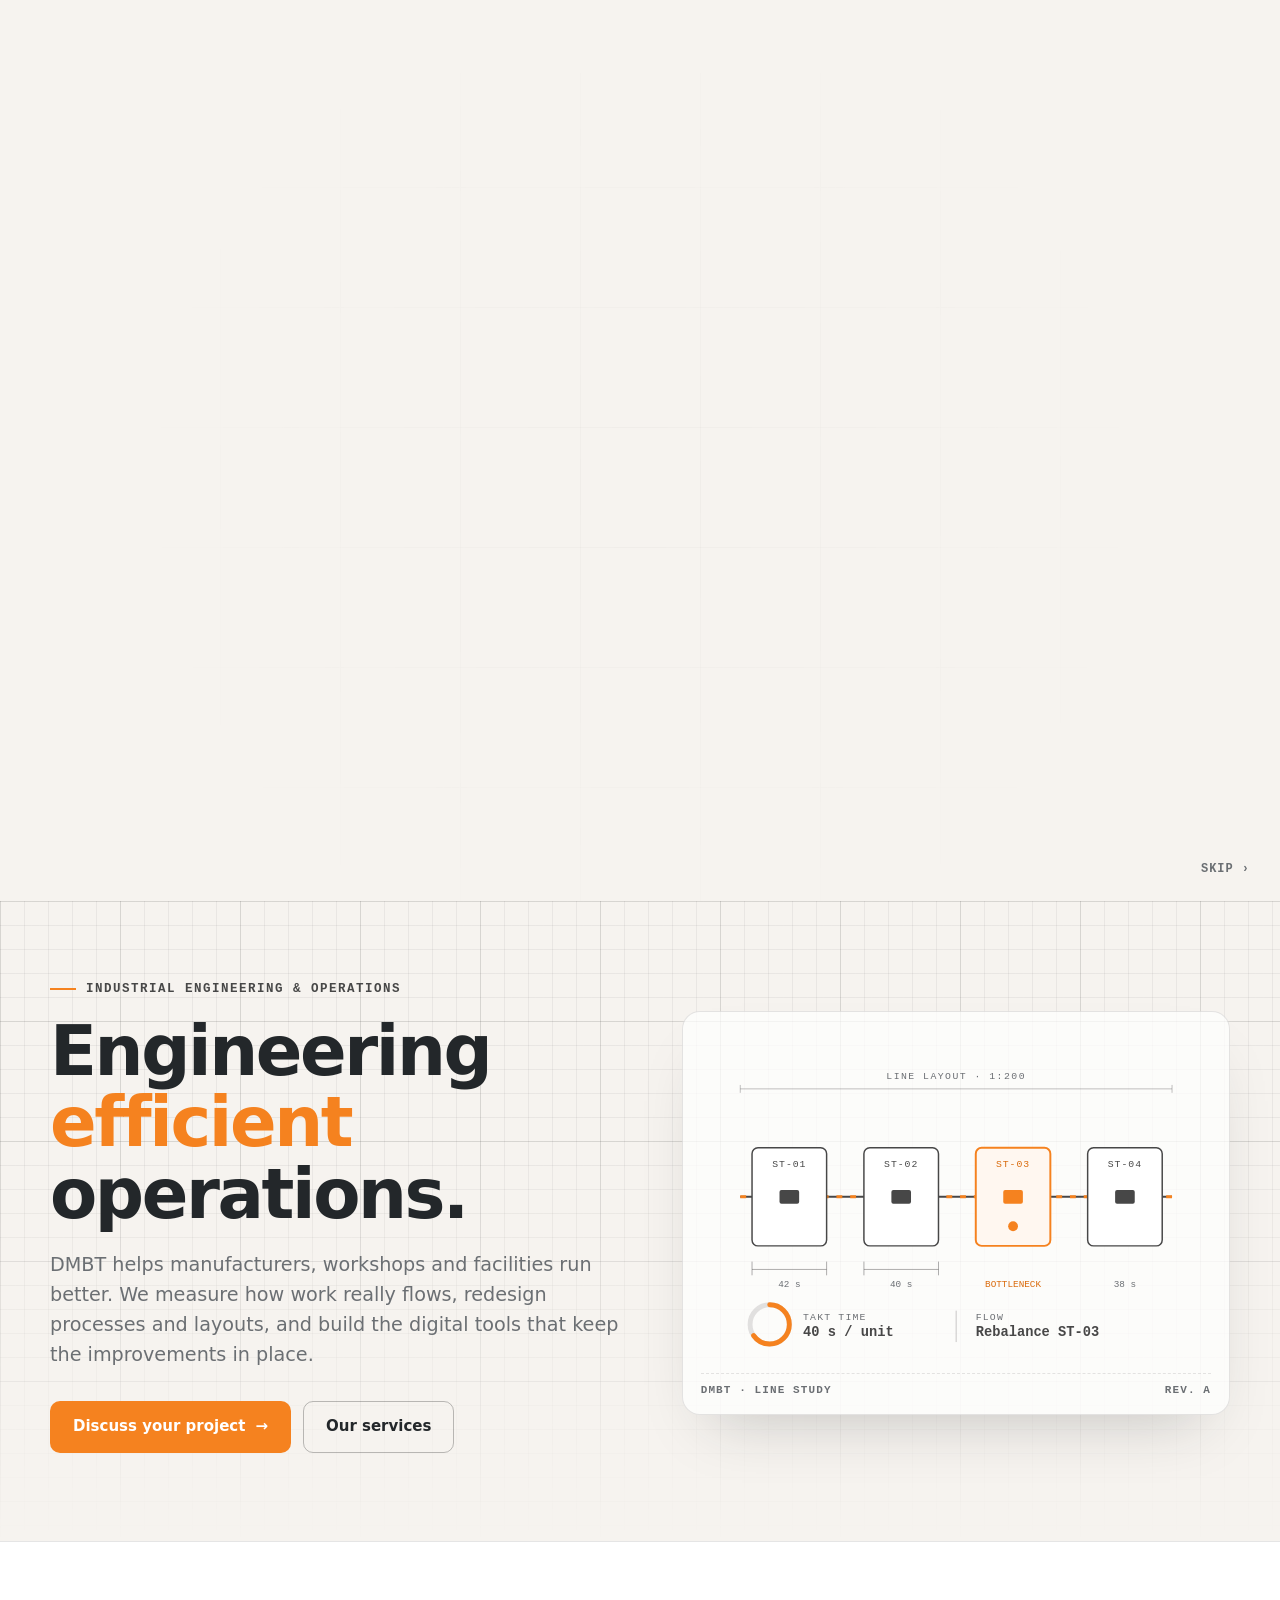
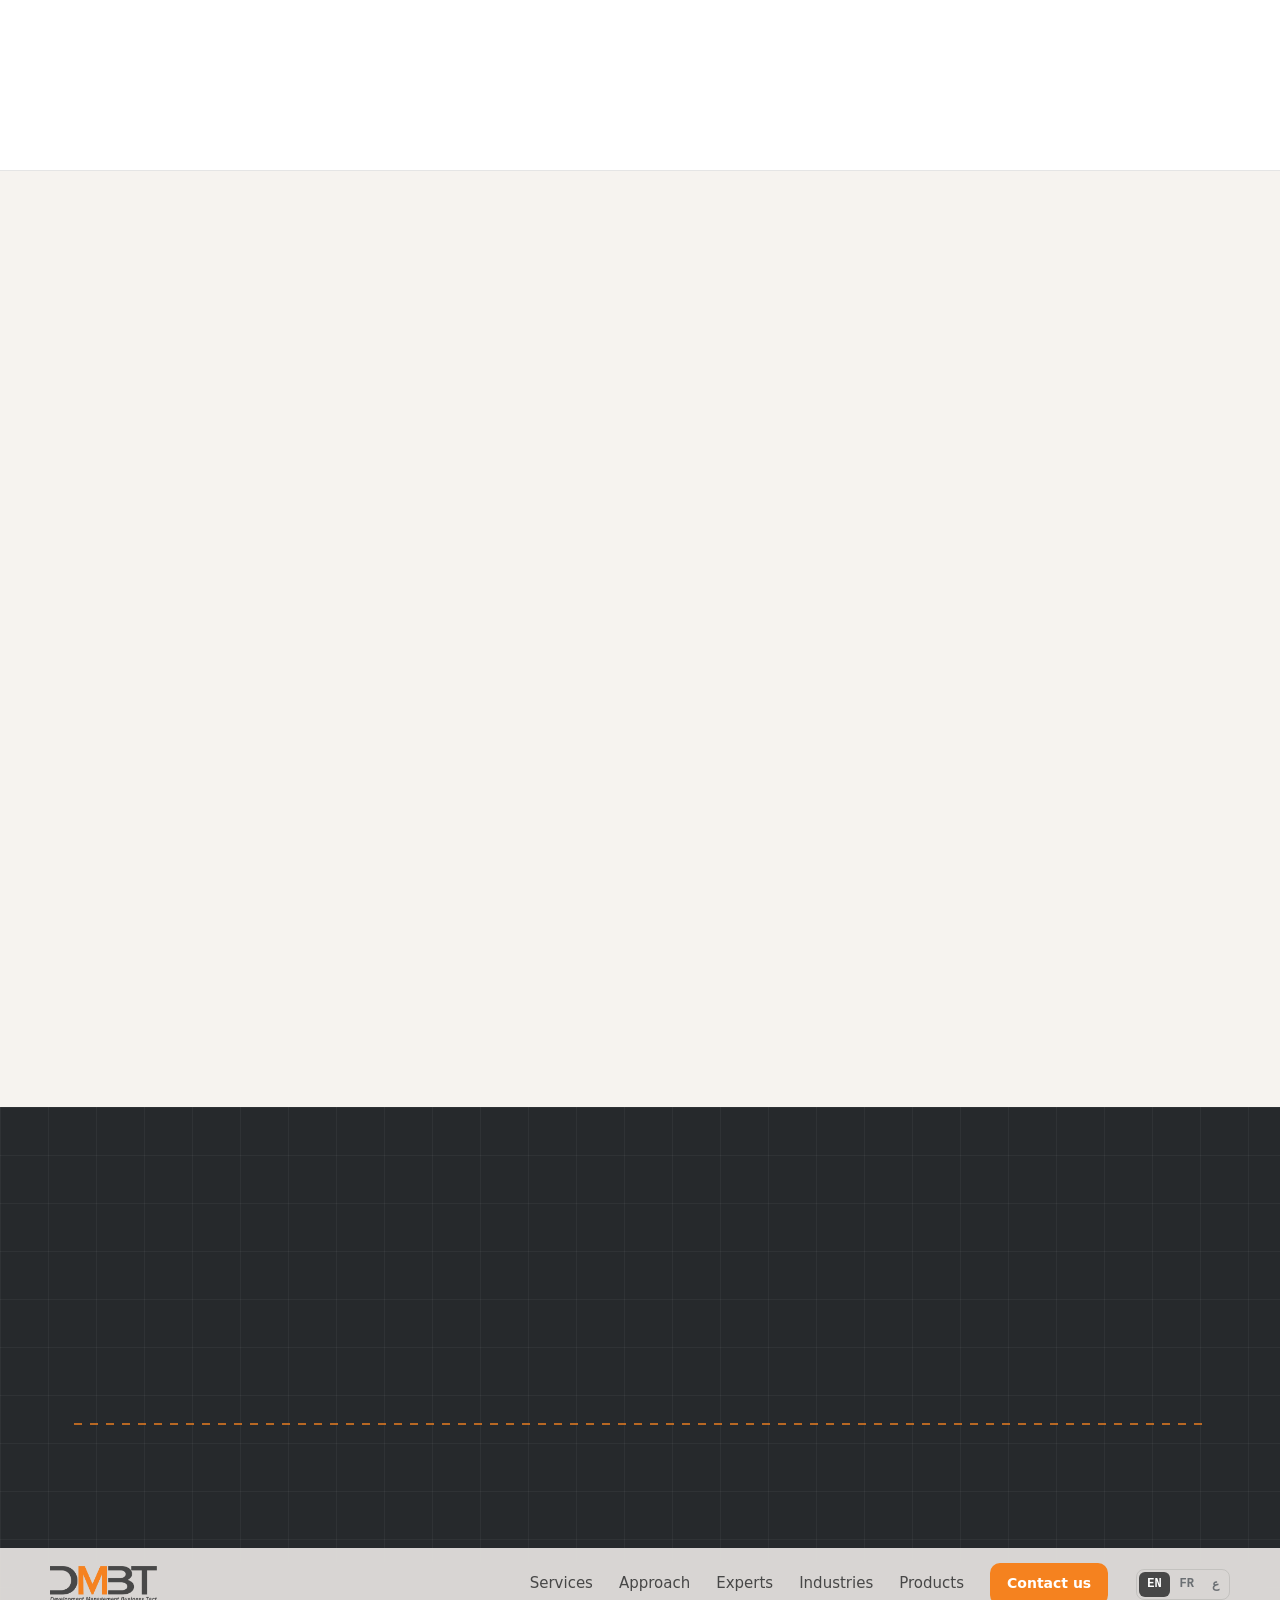
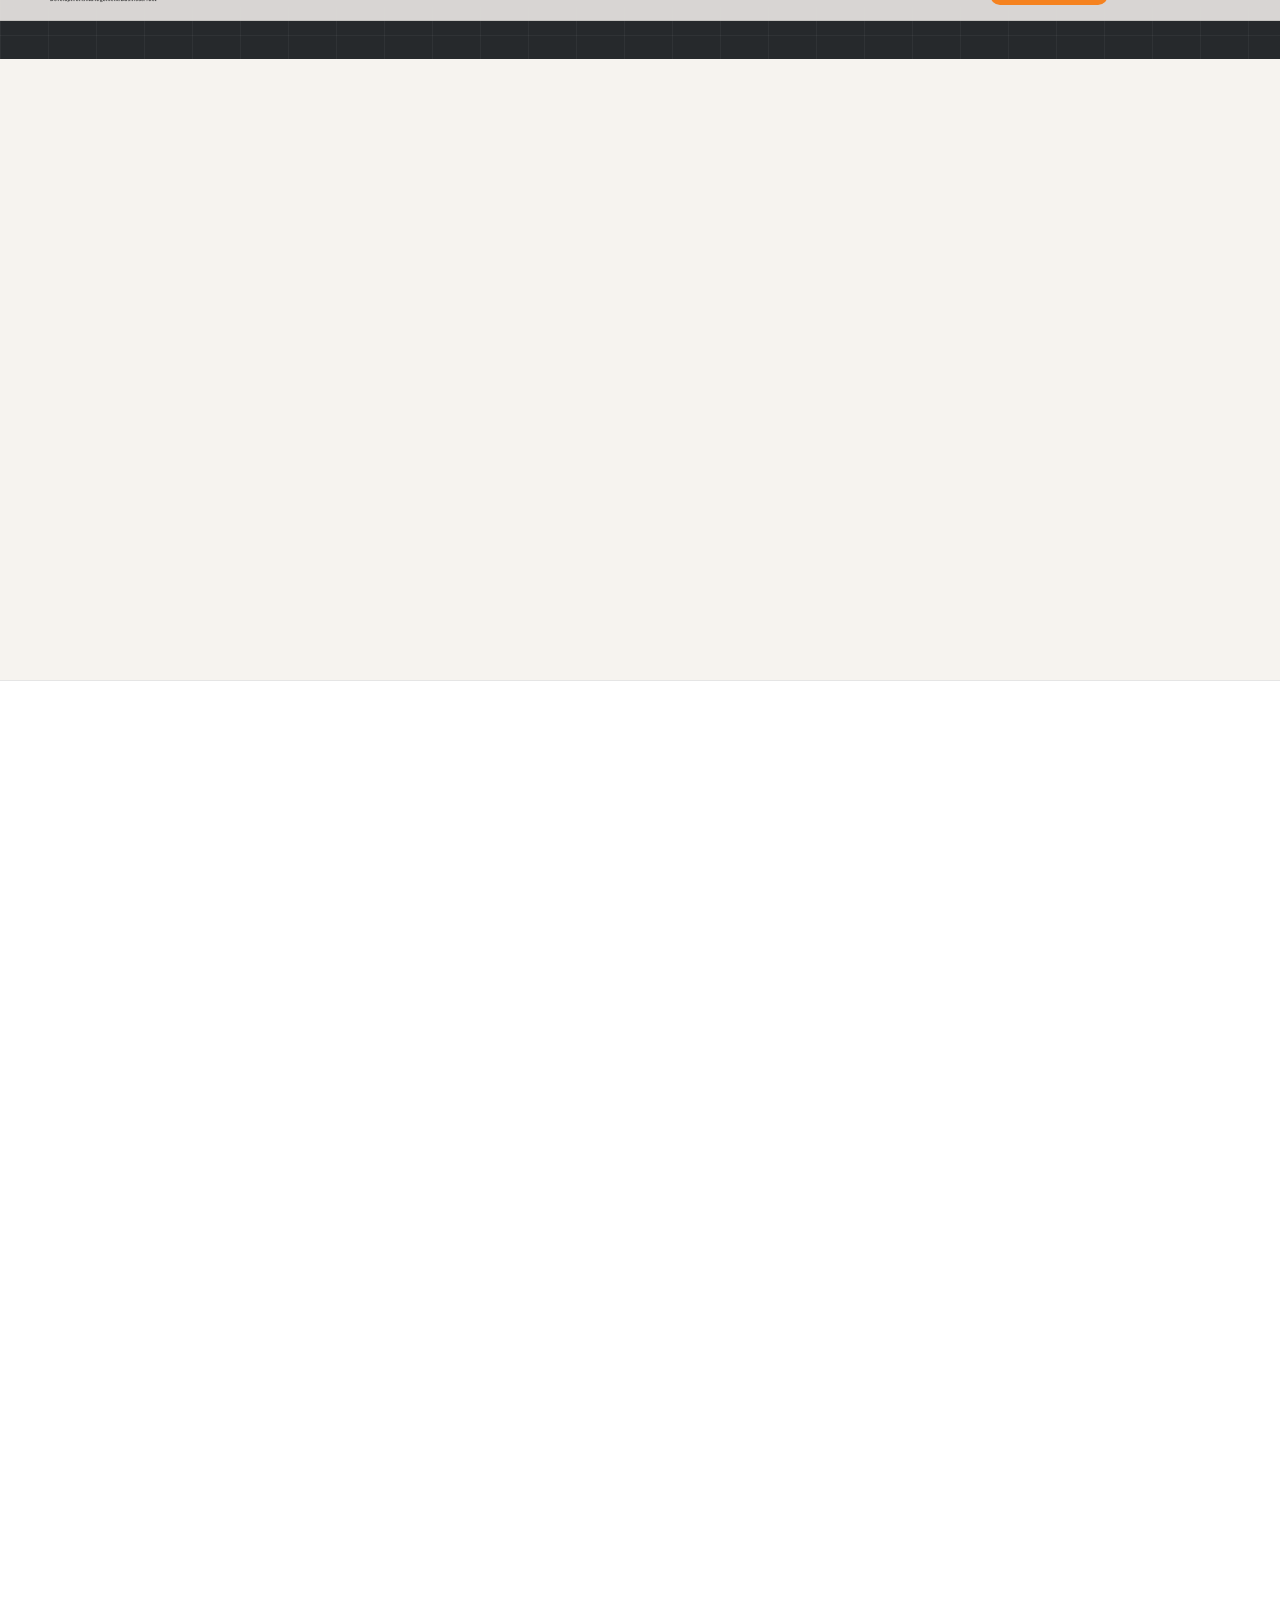
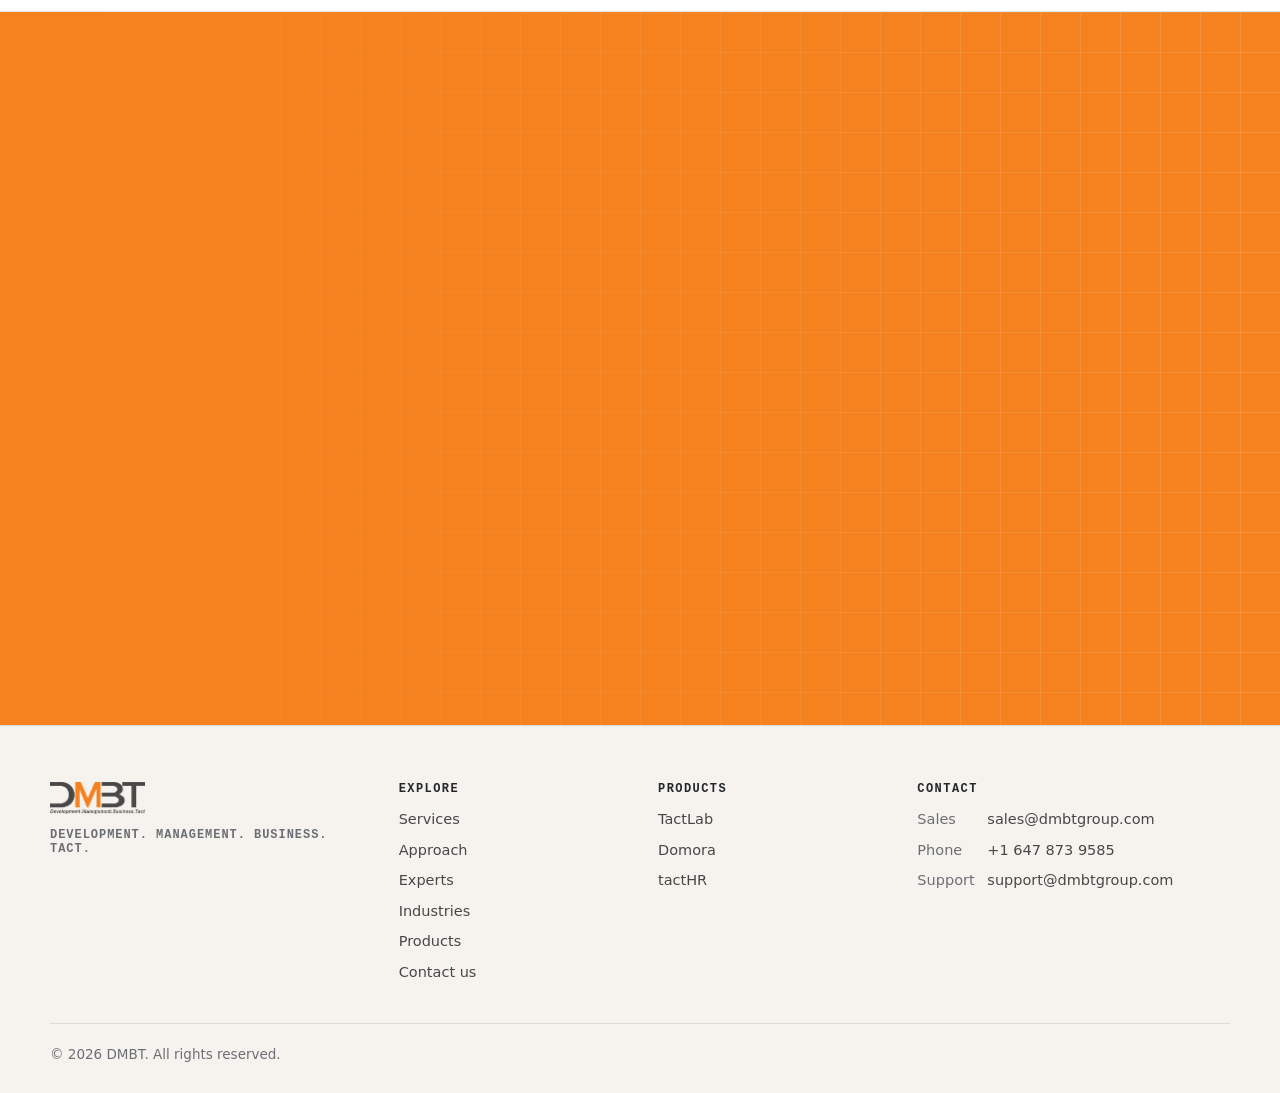
==== commit c129d1ea: "Show each app's logo on its product card TactLab, Domora and tactHR cards now open with the app's lo" ====
--- a/index.html
+++ b/index.html
@@ -22,7 +22,7 @@
   <meta name="twitter:image" content="https://dmbtgroup.com/assets/og-dmbt.jpg">
   <link rel="canonical" href="https://dmbtgroup.com/">
   <link rel="preload" as="image" href="/assets/dmbt-logo-transparent.png">
-  <link rel="stylesheet" href="/assets/site.css?v=12">
+  <link rel="stylesheet" href="/assets/site.css?v=14">
   <script>
     // Runs before the page paints: picks the language direction and decides whether to play the intro
     // (first visit in this browser session only, not when opening a link to a section, and never when the
@@ -203,6 +203,7 @@
       <div class="section-head inview"><span class="eyebrow" data-i18n="products.kicker">Our software</span><h2 data-i18n="products.title">Tools we build and run</h2></div>
       <div class="products">
         <a class="product inview" href="https://tactime.dmbtgroup.com" target="_blank" rel="noopener">
+          <img class="product-logo" src="/assets/products/tactlab.svg" alt="" width="56" height="56">
           <small>tactime.dmbtgroup.com</small>
           <div class="product-name">TactLab</div>
           <p class="product-line" data-i18n="tactlab">Lab and shop management for your team.</p>
@@ -216,6 +217,7 @@
           <span class="product-go"><span data-i18n="prod.visit">Visit</span> TactLab <span class="arrow">→</span></span>
         </a>
         <a class="product inview" href="https://condo.dmbtgroup.com" target="_blank" rel="noopener">
+          <img class="product-logo" src="/assets/products/domora.png" alt="" width="62" height="56">
           <small>condo.dmbtgroup.com</small>
           <div class="product-name">Domora</div>
           <p class="product-line" data-i18n="domora">Smarter management for your condominium.</p>
@@ -229,8 +231,9 @@
           <span class="product-go"><span data-i18n="prod.visit">Visit</span> Domora <span class="arrow">→</span></span>
         </a>
         <a class="product inview" href="https://tacthr.dmbtgroup.com" target="_blank" rel="noopener">
+          <img class="product-logo" src="/assets/products/tacthr.png" alt="" width="92" height="56">
           <small>tacthr.dmbtgroup.com</small>
-          <div class="product-name">TactHR</div>
+          <div class="product-name">tactHR</div>
           <p class="product-line" data-i18n="tacthr">Human resources and payroll management for your company.</p>
           <p class="product-for" data-i18n="tacthr.for">For companies that want fair, transparent pay</p>
           <ul class="product-feats">
@@ -238,7 +241,7 @@
             <li data-i18n="tacthr.f2">Salaries and bonuses set from education, experience, skills, job hardship, job grade and performance</li>
             <li data-i18n="tacthr.f3">Each company has its own space, found by its name or address</li>
           </ul>
-          <span class="product-go"><span data-i18n="prod.visit">Visit</span> TactHR <span class="arrow">→</span></span>
+          <span class="product-go"><span data-i18n="prod.visit">Visit</span> tactHR <span class="arrow">→</span></span>
         </a>
       </div>
     </div>
@@ -292,7 +295,7 @@
       <ul>
         <li><a href="https://tactime.dmbtgroup.com" target="_blank" rel="noopener">TactLab</a></li>
         <li><a href="https://condo.dmbtgroup.com" target="_blank" rel="noopener">Domora</a></li>
-        <li><a href="https://tacthr.dmbtgroup.com" target="_blank" rel="noopener">TactHR</a></li>
+        <li><a href="https://tacthr.dmbtgroup.com" target="_blank" rel="noopener">tactHR</a></li>
       </ul>
     </nav>
     <div>
--- a/assets/site.css
+++ b/assets/site.css
@@ -198,6 +198,7 @@
   border: 1px solid var(--line); background: var(--paper); transition: border-color 0.25s, box-shadow 0.25s; }
 .product:hover { border-color: var(--orange); box-shadow: 0 18px 36px -24px rgba(245,130,31,0.6); }
 .product-name { font-size: 26px; font-weight: 800; letter-spacing: -0.02em; color: var(--orange); }
+.product-logo { display: block; align-self: flex-start; height: 56px; width: auto; max-width: 100%; object-fit: contain; margin-bottom: 8px; }
 .product p { margin: 0; color: var(--muted); }
 .product .product-line { color: var(--ink); font-weight: 600; }
 .product .product-for { font-size: 14px; }
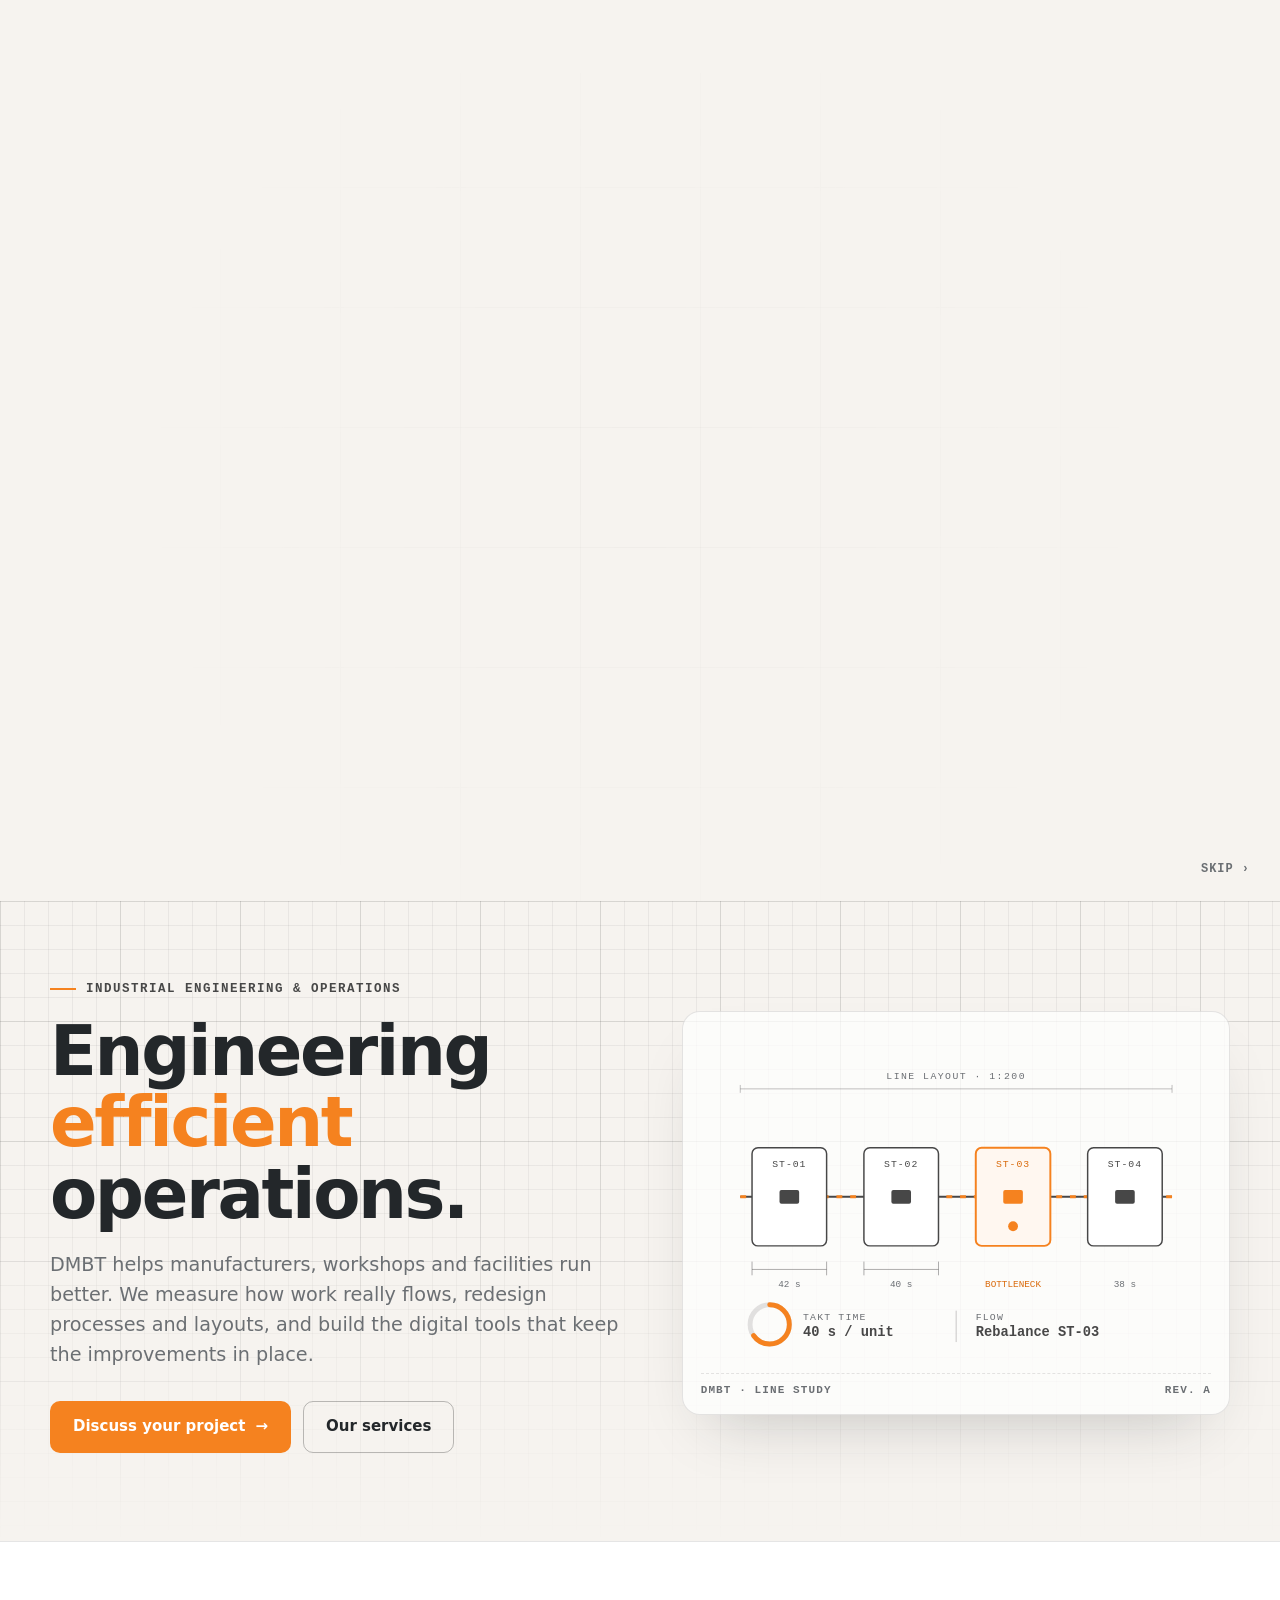
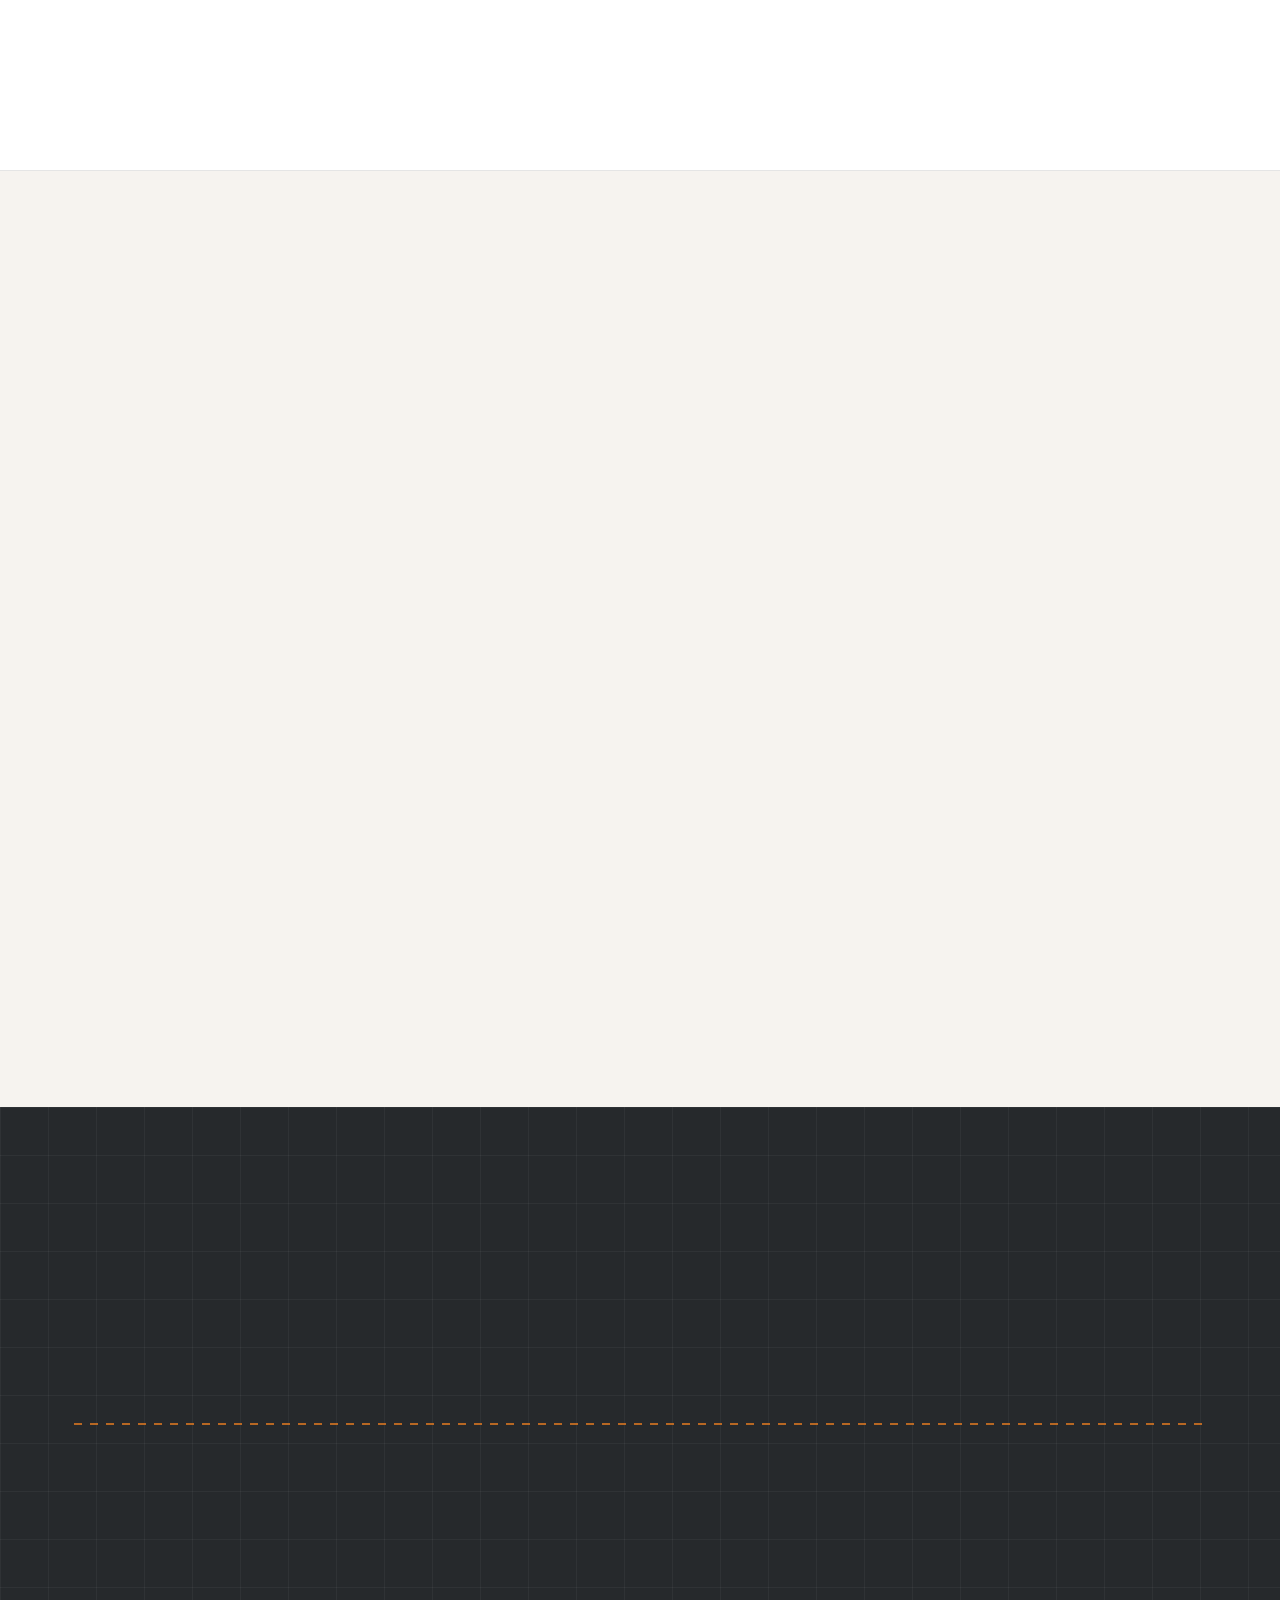
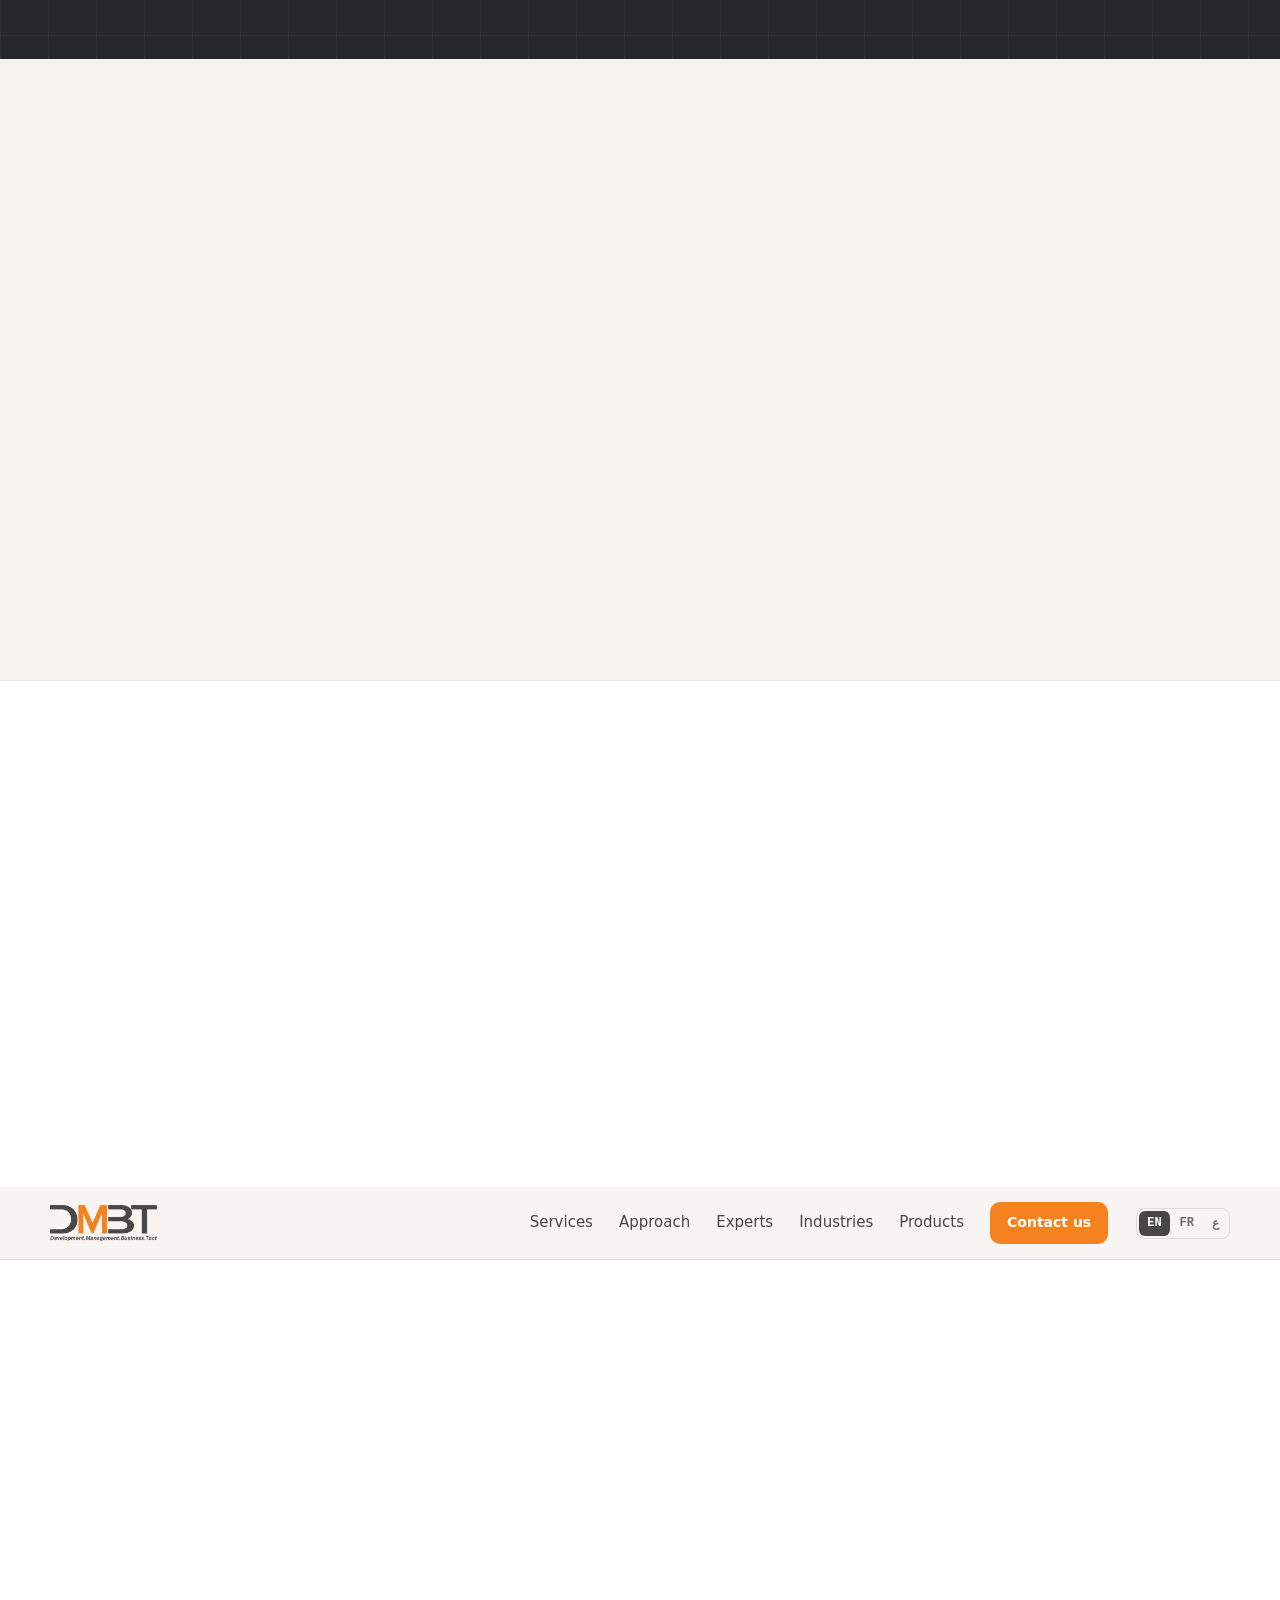
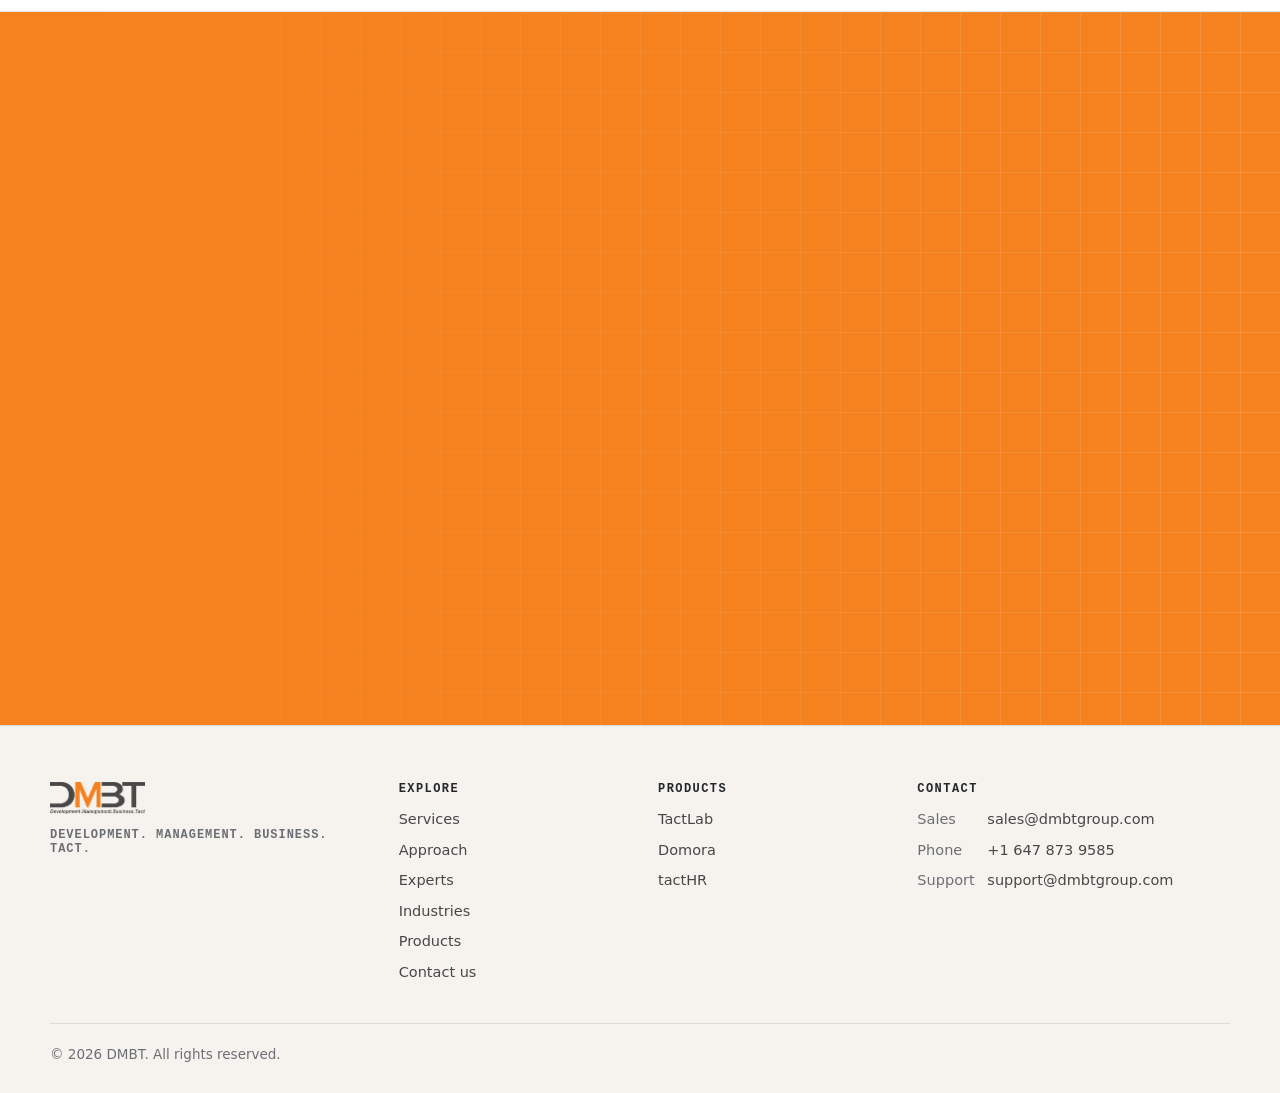
==== commit e1b48801: "Use TactLab's new logo on its product card TactLab now uses a flask and gear mark; the card shows it" ====
--- a/index.html
+++ b/index.html
@@ -22,7 +22,7 @@
   <meta name="twitter:image" content="https://dmbtgroup.com/assets/og-dmbt.jpg">
   <link rel="canonical" href="https://dmbtgroup.com/">
   <link rel="preload" as="image" href="/assets/dmbt-logo-transparent.png">
-  <link rel="stylesheet" href="/assets/site.css?v=14">
+  <link rel="stylesheet" href="/assets/site.css?v=15">
   <script>
     // Runs before the page paints: picks the language direction and decides whether to play the intro
     // (first visit in this browser session only, not when opening a link to a section, and never when the
@@ -203,7 +203,7 @@
       <div class="section-head inview"><span class="eyebrow" data-i18n="products.kicker">Our software</span><h2 data-i18n="products.title">Tools we build and run</h2></div>
       <div class="products">
         <a class="product inview" href="https://tactime.dmbtgroup.com" target="_blank" rel="noopener">
-          <img class="product-logo" src="/assets/products/tactlab.svg" alt="" width="56" height="56">
+          <img class="product-logo" src="/assets/products/tactlab.png" alt="" width="58" height="56">
           <small>tactime.dmbtgroup.com</small>
           <div class="product-name">TactLab</div>
           <p class="product-line" data-i18n="tactlab">Lab and shop management for your team.</p>
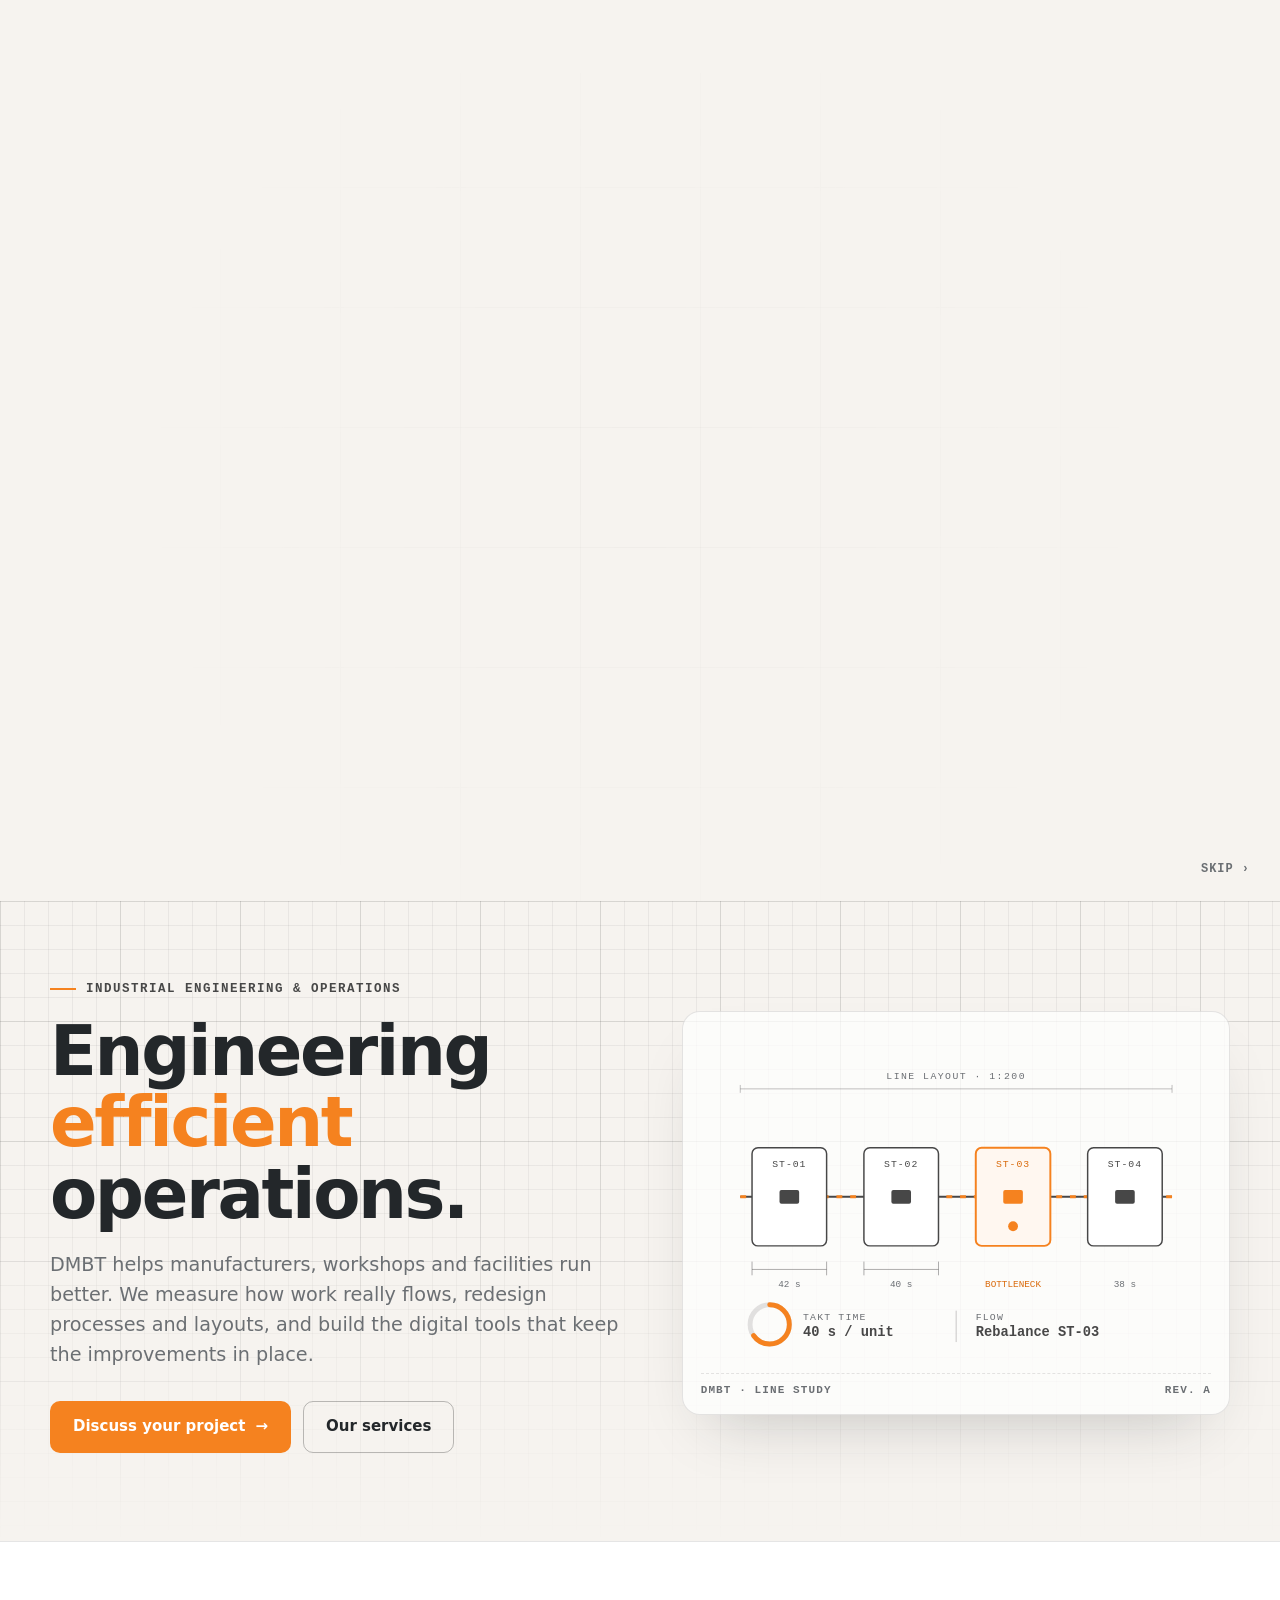
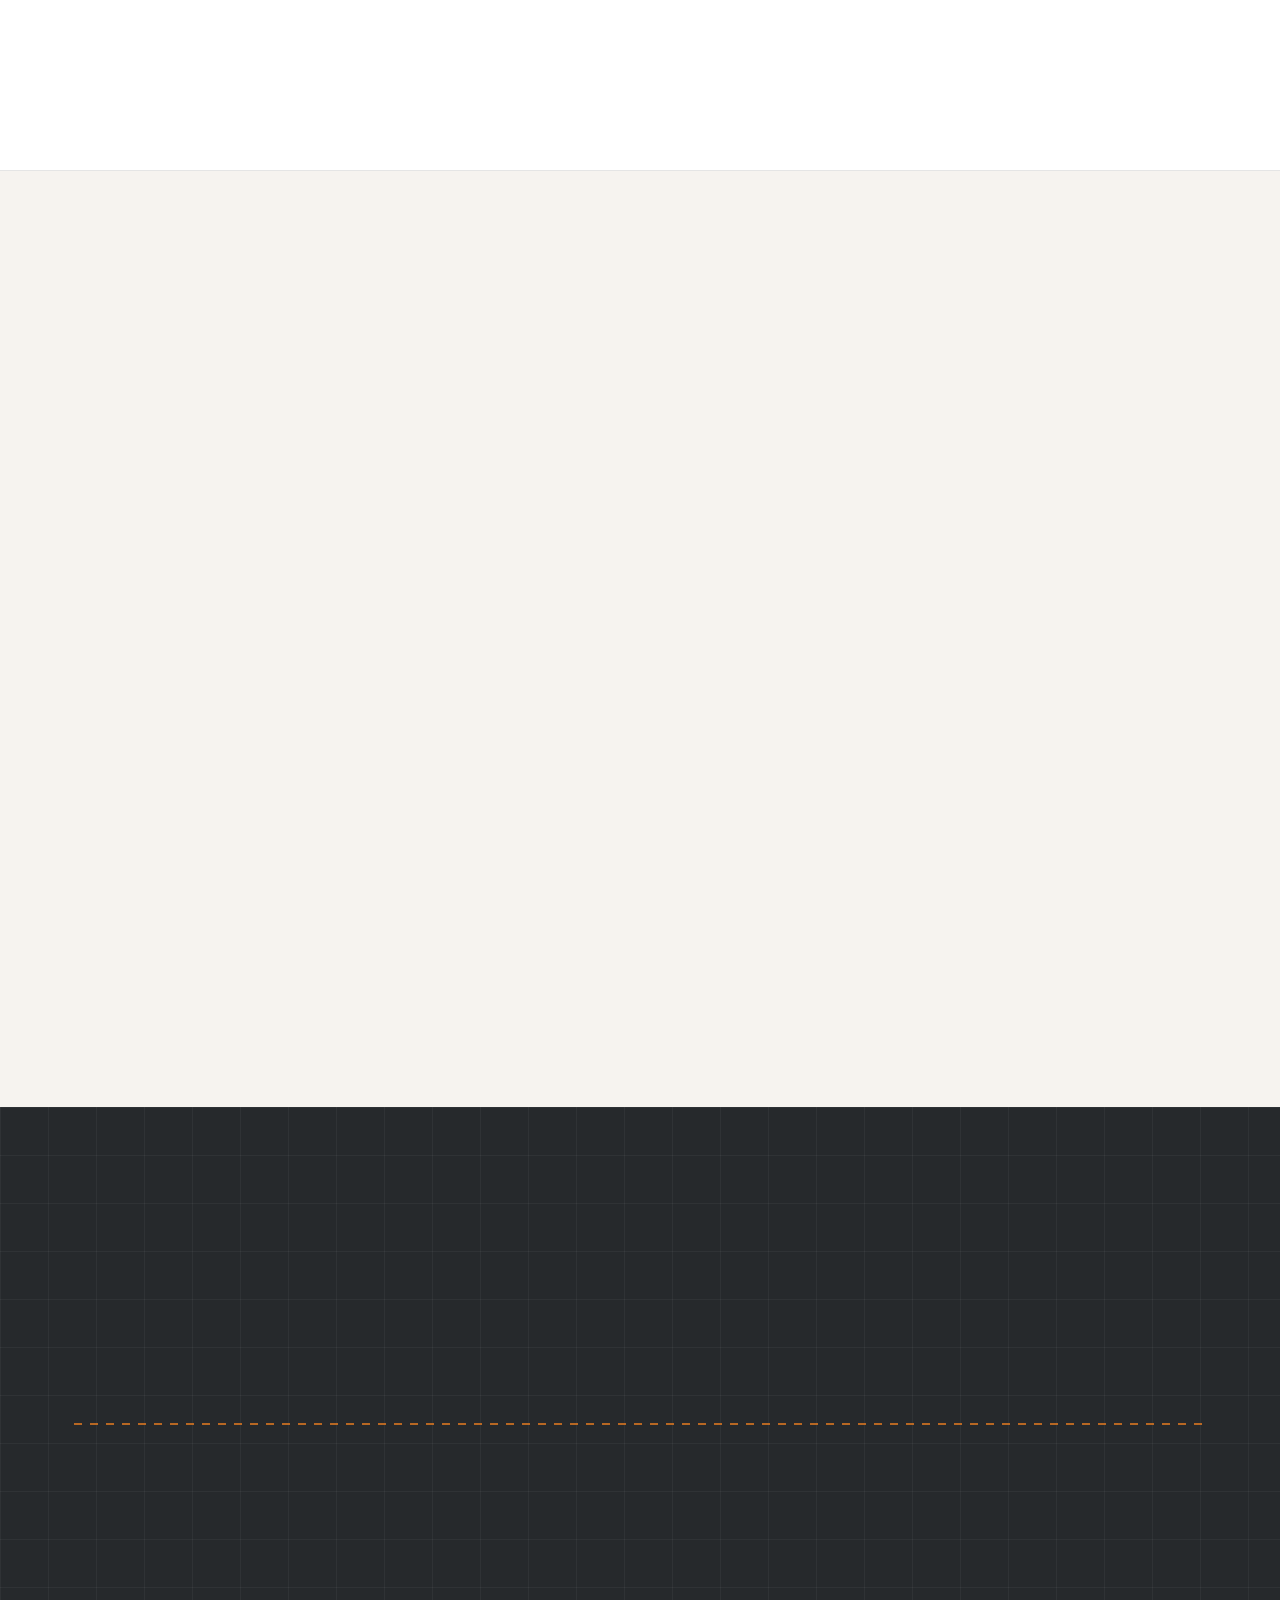
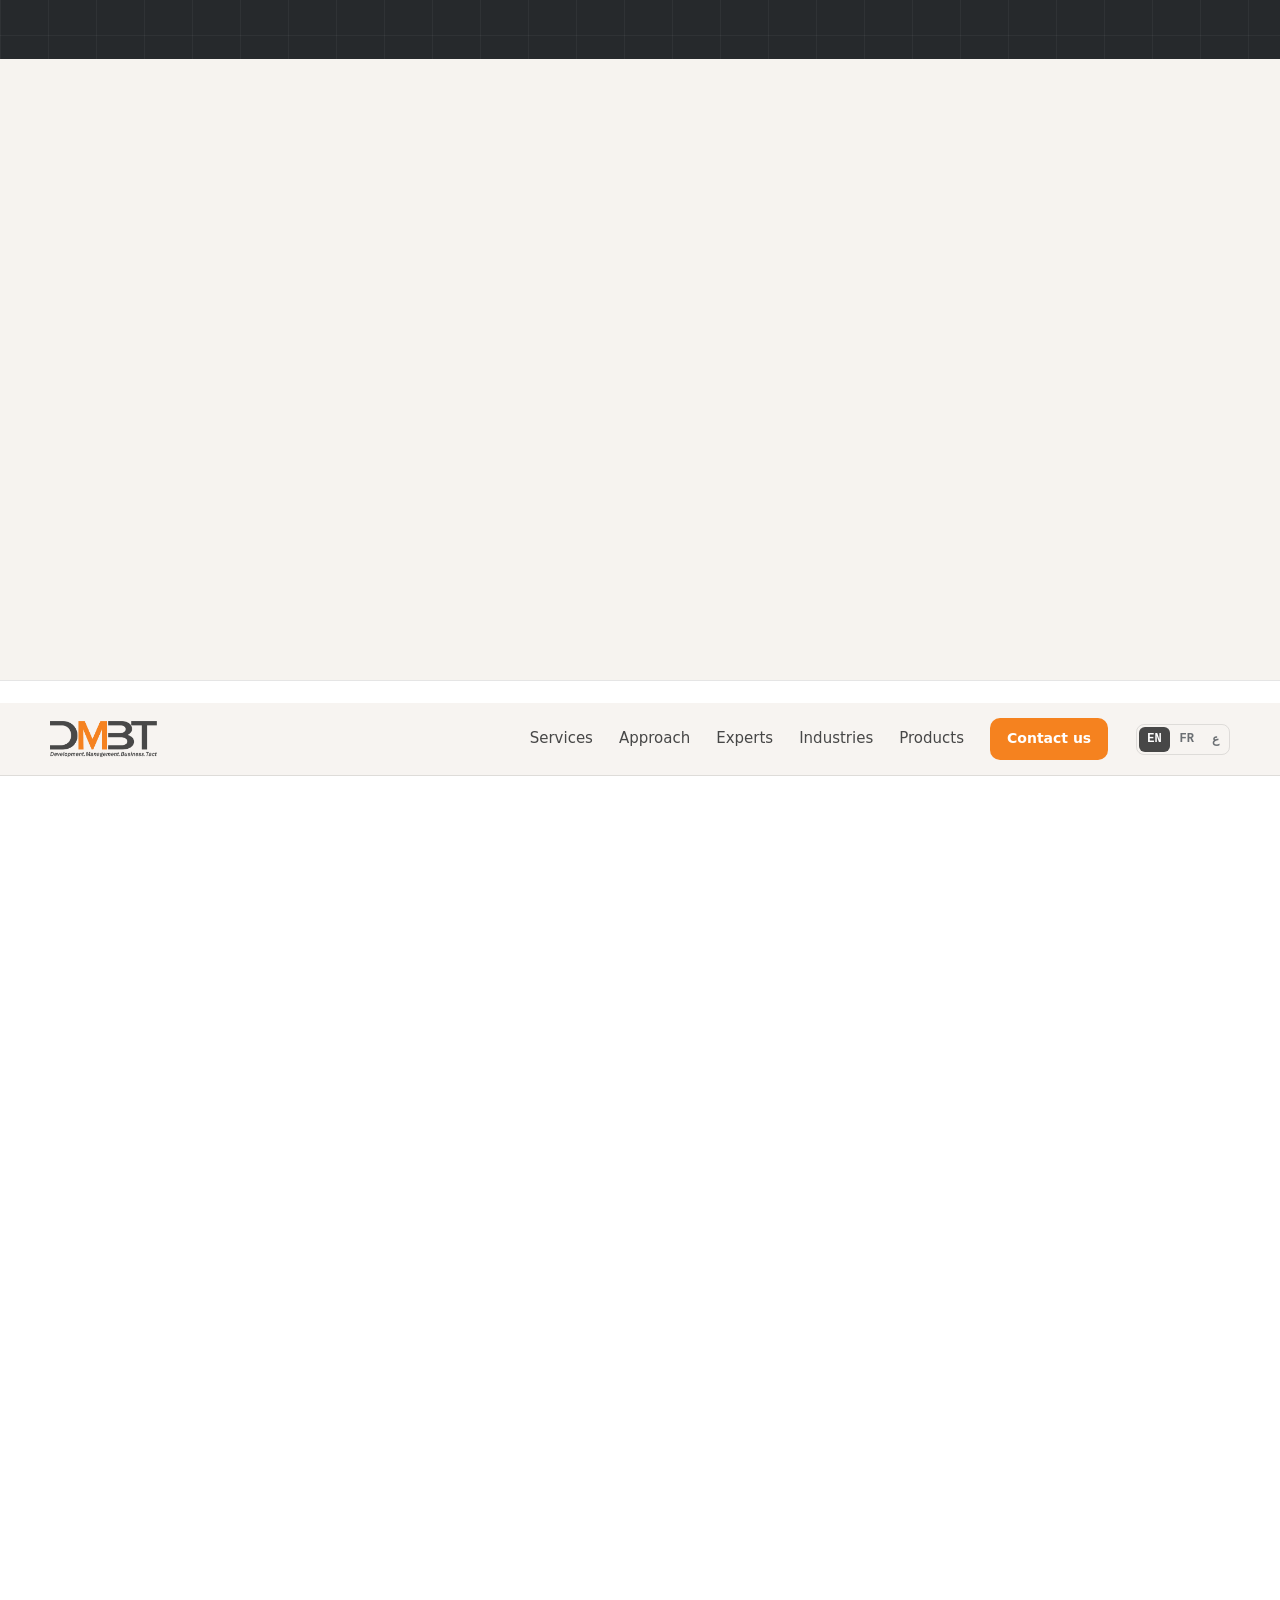
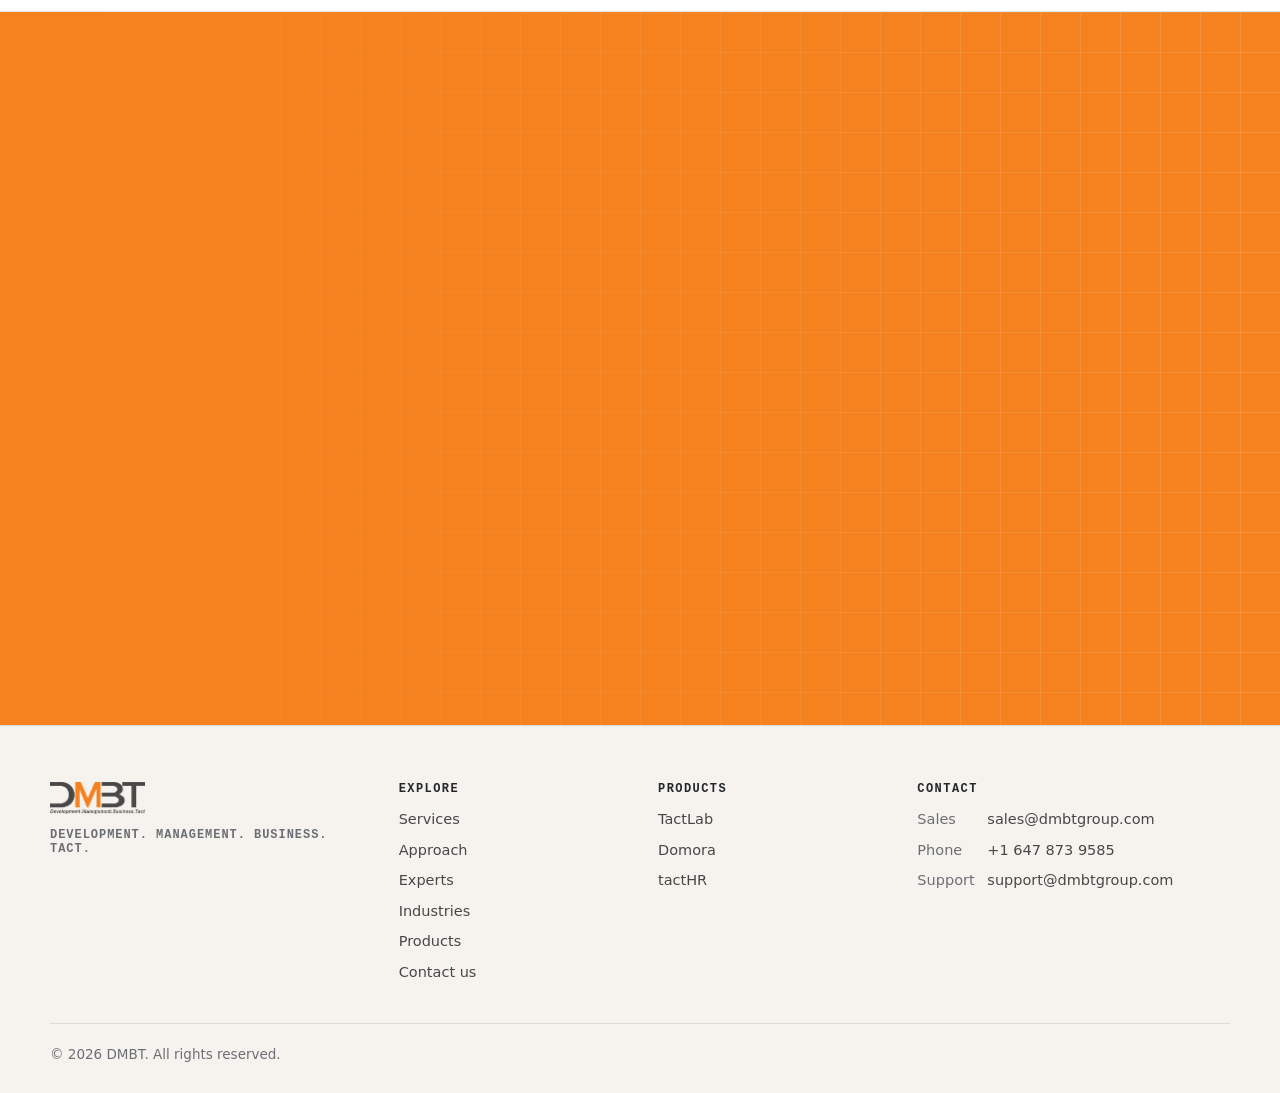
==== commit 408be49b: "Add Dr. Hamid Reza Panjeh Fouladgaran to the experts page A fourth expert card and CV overlay (/expe" ====
--- a/index.html
+++ b/index.html
@@ -22,7 +22,7 @@
   <meta name="twitter:image" content="https://dmbtgroup.com/assets/og-dmbt.jpg">
   <link rel="canonical" href="https://dmbtgroup.com/">
   <link rel="preload" as="image" href="/assets/dmbt-logo-transparent.png">
-  <link rel="stylesheet" href="/assets/site.css?v=15">
+  <link rel="stylesheet" href="/assets/site.css?v=16">
   <script>
     // Runs before the page paints: picks the language direction and decides whether to play the intro
     // (first visit in this browser session only, not when opening a link to a section, and never when the
@@ -310,6 +310,6 @@
   <div class="wrap footer-bottom">© <span id="year">2026</span> DMBT. <span data-i18n="footer.rights">All rights reserved.</span></div>
 </footer>
 
-<script src="/assets/site.js?v=11" defer></script>
+<script src="/assets/site.js?v=16" defer></script>
 </body>
 </html>
--- a/assets/site.css
+++ b/assets/site.css
@@ -222,6 +222,7 @@
 .expert-name { font-size: 24px; letter-spacing: -0.02em; line-height: 1.2; margin: 22px 0 6px; }
 .expert-role { margin: 0; color: var(--orange-dk); font-weight: 650; }
 .expert-org { margin: 4px 0 22px; color: var(--muted); font-size: 15px; }
+.expert-links { display: flex; flex-wrap: wrap; gap: 8px; }
 .expert-bio { margin: 0 0 28px; font-size: 17px; }
 .facts { display: grid; grid-template-columns: repeat(4, 1fr); margin: 0 0 34px; border-block: 1px solid var(--line); }
 .facts div { padding: 18px 18px; border-inline-start: 1px solid var(--line); }
